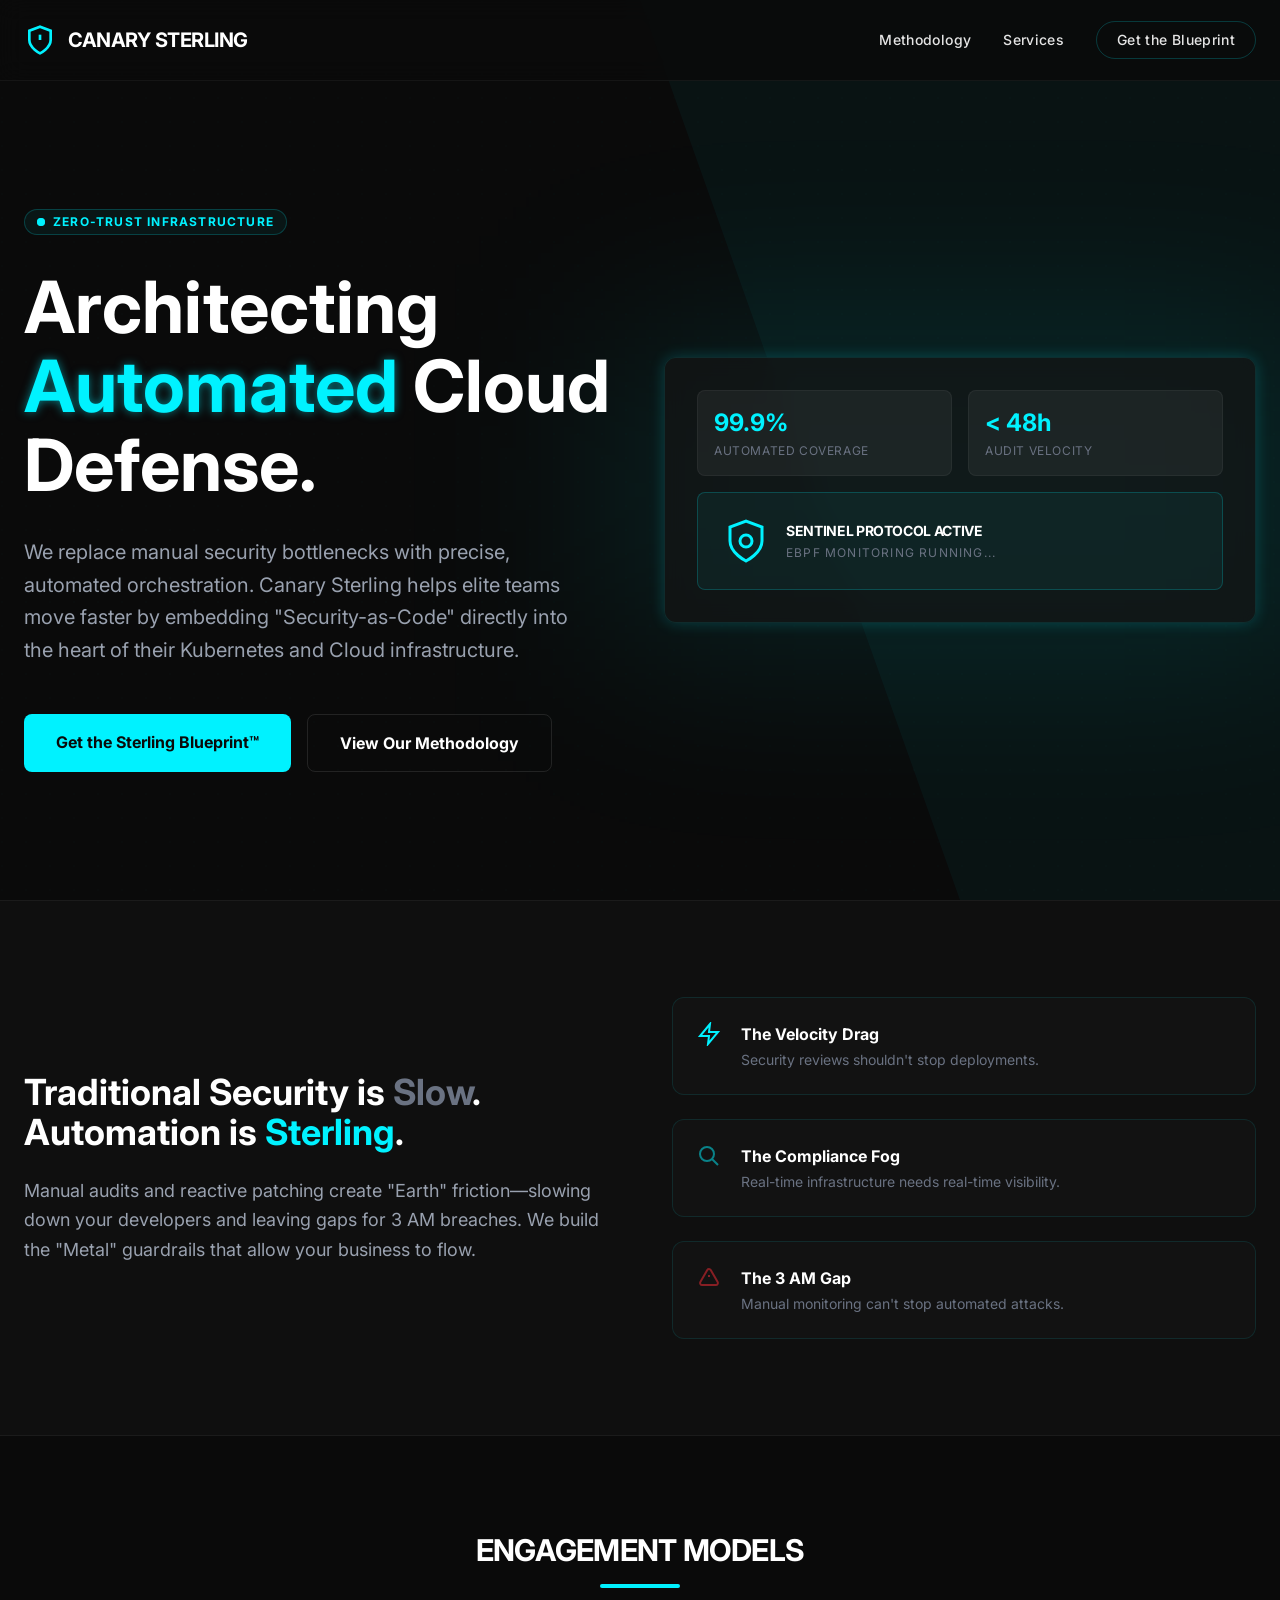
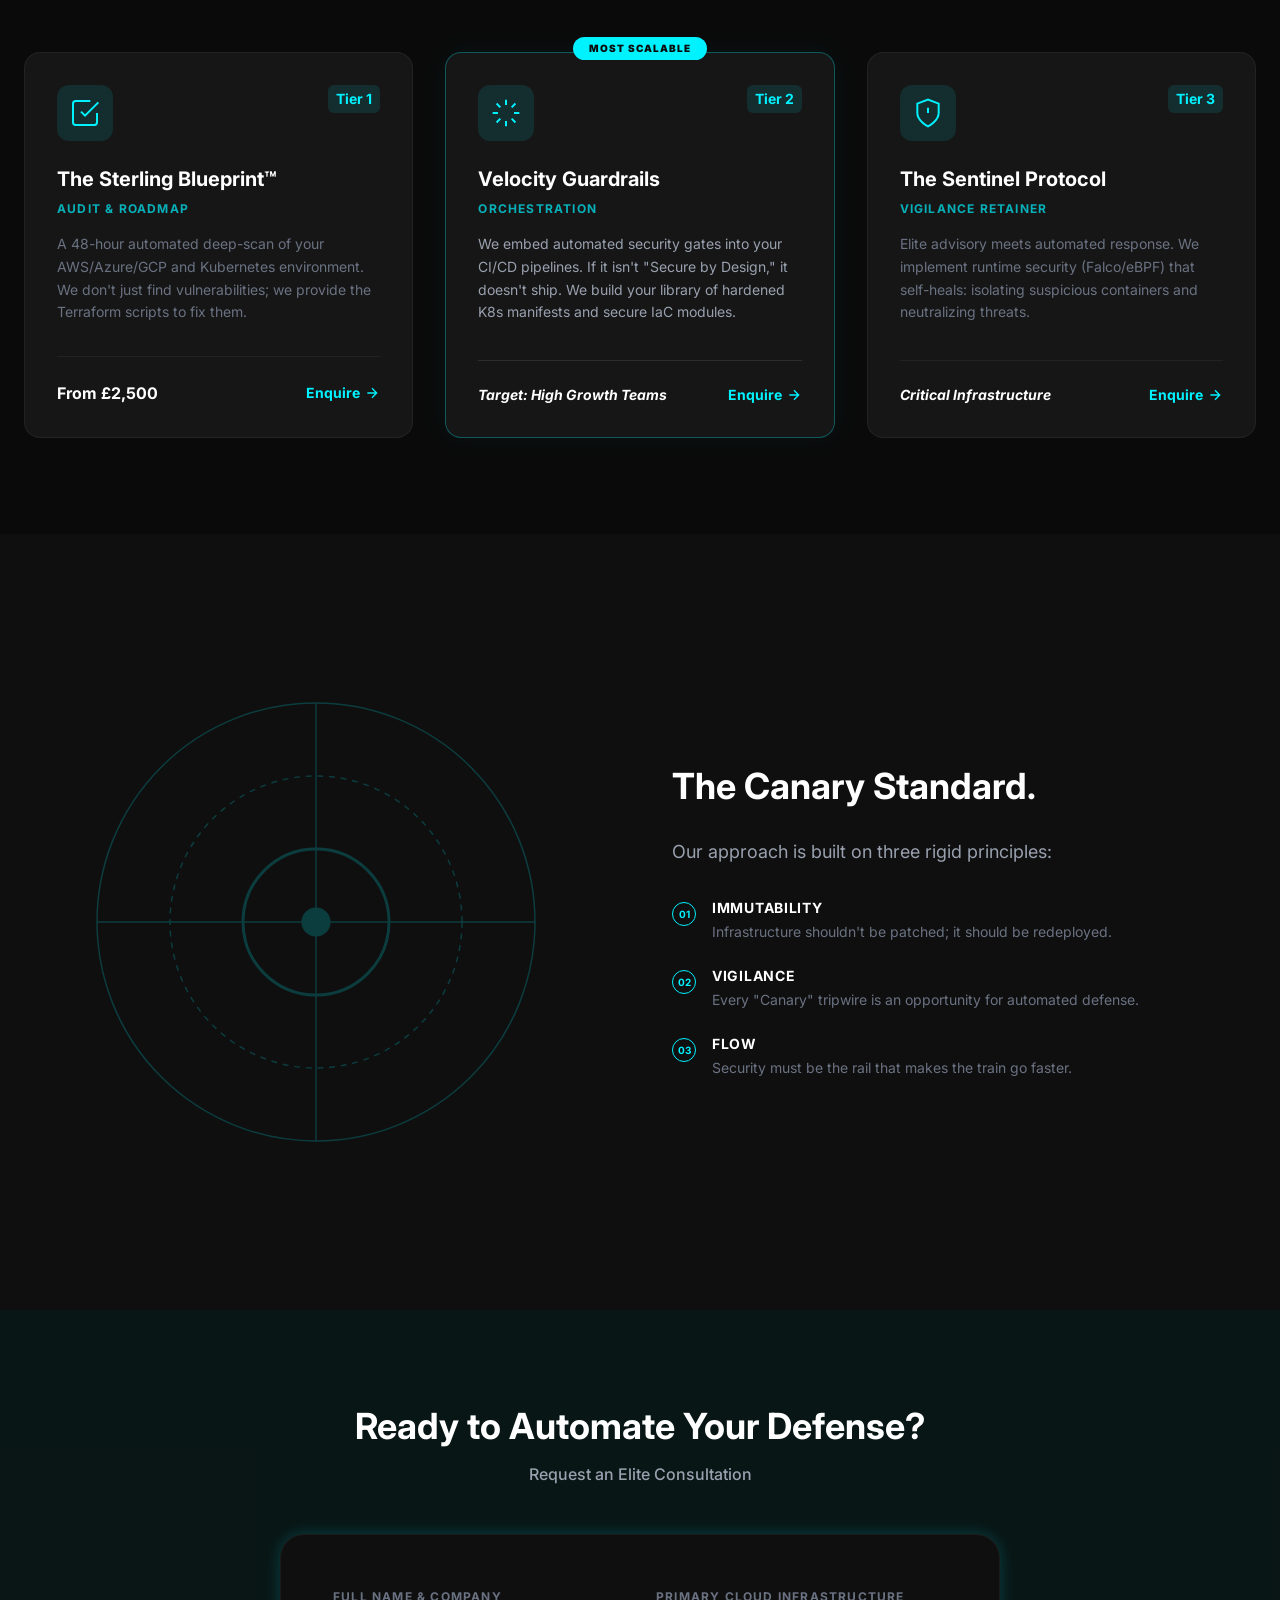
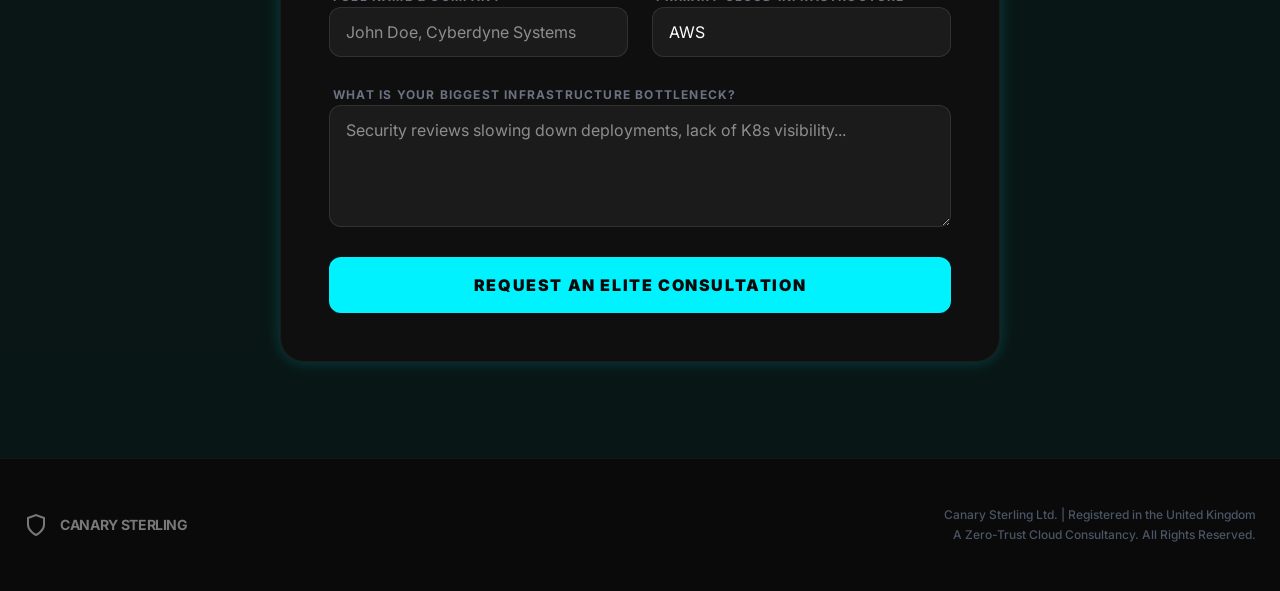
==== index.html @ 302c7c47 "update fix for display" ====
<!DOCTYPE html><html lang="en"> <head><meta charset="utf-8"><link rel="icon" type="image/svg+xml" href="/favicon.svg"><meta name="viewport" content="width=device-width"><meta name="generator" content="Astro v5.16.6"><title>Canary Sterling | Architecting Automated Cloud Defense</title><link rel="preconnect" href="https://fonts.googleapis.com"><link rel="preconnect" href="https://fonts.gstatic.com" crossorigin><link href="https://fonts.googleapis.com/css2?family=Inter:wght@400;600;700&family=Outfit:wght@500;700&display=swap" rel="stylesheet"><link rel="stylesheet" href="/assets/index.BkSAhIz3.css"></head> <body class="bg-[#0A0A0A] text-gray-300 selection:bg-brand-cyan/30"> <!-- Navigation --> <nav class="fixed top-0 w-full z-50 border-b border-white/5 bg-[#0A0A0A]/80 backdrop-blur-md"> <div class="max-w-7xl mx-auto px-6 h-20 flex items-center justify-between"> <div class="flex items-center gap-3"> <svg class="w-8 h-8 text-brand-cyan" viewBox="0 0 24 24" fill="none" stroke="currentColor" stroke-width="2"> <path d="M12 22s8-4 8-10V5l-8-3-8 3v7c0 6 8 10 8 10z"></path> <path d="M12 8v4"></path> <path d="M12 16h.01"></path> </svg> <span class="text-xl font-bold tracking-tight text-white font-outfit uppercase">Canary Sterling</span> </div> <div class="hidden md:flex items-center gap-8 text-sm font-medium tracking-wide"> <a href="#reality" class="hover:text-brand-cyan transition-colors">Methodology</a> <a href="#services" class="hover:text-brand-cyan transition-colors">Services</a> <a href="#contact" class="px-5 py-2 border border-brand-cyan/20 rounded-full hover:bg-brand-cyan/10 transition-all">Get the Blueprint</a> </div> </div> </nav> <main> <!-- Hero Section --> <section class="relative min-h-screen flex items-center pt-20 overflow-hidden"> <div class="absolute inset-0 z-0 opacity-20"> <svg class="absolute top-0 right-0 w-1/2 h-full text-brand-cyan/20" viewBox="0 0 100 100" preserveAspectRatio="none"> <path d="M0,0 L100,0 L100,100 L50,100 Z" fill="currentColor"></path> </svg> <!-- Circuit Grid Pattern --> <div class="absolute inset-0" style="background-image: radial-gradient(circle at 2px 2px, rgba(0, 242, 255, 0.05) 1px, transparent 0); background-size: 24px 24px;"></div> </div> <div class="max-w-7xl mx-auto px-6 relative z-10 grid lg:grid-cols-2 gap-12 items-center"> <div class="space-y-8"> <div class="inline-flex items-center gap-2 px-3 py-1 rounded-full border border-brand-cyan/20 bg-brand-cyan/5 text-brand-cyan text-xs font-bold tracking-widest uppercase"> <span class="relative flex h-2 w-2"> <span class="animate-ping absolute inline-flex h-full w-full rounded-full bg-brand-cyan opacity-75"></span> <span class="relative inline-flex rounded-full h-2 w-2 bg-brand-cyan"></span> </span>
Zero-Trust Infrastructure
</div> <h1 class="text-5xl md:text-7xl font-bold text-white font-outfit leading-[1.1]">
Architecting <span class="text-brand-cyan cyan-glow">Automated</span> Cloud Defense.
</h1> <p class="text-xl text-gray-400 max-w-xl leading-relaxed">
We replace manual security bottlenecks with precise, automated orchestration. Canary Sterling helps elite teams move faster by embedding "Security-as-Code" directly into the heart of their Kubernetes and Cloud infrastructure.
</p> <div class="flex flex-col sm:flex-row gap-4 pt-4"> <a href="#contact" class="px-8 py-4 bg-brand-cyan text-[#0A0A0A] font-bold rounded-lg hover:shadow-[0_0_20px_rgba(0,242,255,0.4)] transition-all text-center">
Get the Sterling Blueprint™
</a> <a href="#reality" class="px-8 py-4 border border-white/10 text-white font-bold rounded-lg hover:bg-white/5 transition-all text-center">
View Our Methodology
</a> </div> </div> <div class="hidden lg:block relative"> <div class="relative z-10 p-8 glass-card cyan-border-glow"> <div class="grid grid-cols-2 gap-4"> <div class="p-4 bg-white/5 rounded-lg border border-white/5"> <div class="text-brand-cyan text-2xl font-bold mb-1">99.9%</div> <div class="text-xs uppercase tracking-wider text-gray-500">Automated Coverage</div> </div> <div class="p-4 bg-white/5 rounded-lg border border-white/5"> <div class="text-brand-cyan text-2xl font-bold mb-1">&lt; 48h</div> <div class="text-xs uppercase tracking-wider text-gray-500">Audit Velocity</div> </div> <div class="col-span-2 p-6 bg-brand-cyan/5 rounded-lg border border-brand-cyan/20"> <div class="flex items-center gap-4"> <svg class="w-12 h-12 text-brand-cyan" viewBox="0 0 24 24" fill="none" stroke="currentColor" stroke-width="1.5"> <path d="M12 22s8-4 8-10V5l-8-3-8 3v7c0 6 8 10 8 10z"></path> <circle cx="12" cy="12" r="3"></circle> </svg> <div> <div class="text-sm font-bold text-white uppercase tracking-tight">Sentinel Protocol Active</div> <div class="text-xs text-gray-500 uppercase tracking-widest mt-1">EBPF Monitoring Running...</div> </div> </div> </div> </div> </div> <!-- Background Shield Glow --> <div class="absolute top-1/2 left-1/2 -translate-x-1/2 -translate-y-1/2 w-[120%] h-[120%] bg-brand-cyan/10 blur-[100px] -z-10"></div> </div> </div> </section> <!-- Reality Check Section --> <section id="reality" class="py-24 border-y border-white/5 bg-white/2"> <div class="max-w-7xl mx-auto px-6"> <div class="grid lg:grid-cols-2 gap-16 items-center"> <div class="space-y-6"> <h2 class="text-4xl font-bold text-white font-outfit">
Traditional Security is <span class="text-gray-500">Slow</span>. <br>
Automation is <span class="text-brand-cyan">Sterling</span>.
</h2> <p class="text-lg text-gray-400 leading-relaxed">
Manual audits and reactive patching create "Earth" friction—slowing down your developers and leaving gaps for 3 AM breaches. We build the "Metal" guardrails that allow your business to flow.
</p> </div> <div class="grid gap-6"> <div class="flex gap-5 p-6 glass-card border-l-4 border-l-brand-cyan"> <div class="text-brand-cyan shrink-0"> <svg class="w-6 h-6" viewBox="0 0 24 24" fill="none" stroke="currentColor" stroke-width="2"> <path d="M13 2L3 14h9l-1 8 10-12h-9l1-8z"></path> </svg> </div> <div> <h4 class="font-bold text-white mb-1">The Velocity Drag</h4> <p class="text-sm text-gray-500">Security reviews shouldn't stop deployments.</p> </div> </div> <div class="flex gap-5 p-6 glass-card border-l-4 border-l-brand-cyan/50"> <div class="text-brand-cyan/50 shrink-0"> <svg class="w-6 h-6" viewBox="0 0 24 24" fill="none" stroke="currentColor" stroke-width="2"> <path d="M21 21l-6-6m2-5a7 7 0 11-14 0 7 7 0 0114 0z"></path> </svg> </div> <div> <h4 class="font-bold text-white mb-1">The Compliance Fog</h4> <p class="text-sm text-gray-500">Real-time infrastructure needs real-time visibility.</p> </div> </div> <div class="flex gap-5 p-6 glass-card border-l-4 border-l-red-500/50"> <div class="text-red-500/50 shrink-0"> <svg class="w-6 h-6" viewBox="0 0 24 24" fill="none" stroke="currentColor" stroke-width="2"> <path d="M12 9v2m0 4h.01m-6.938 4h13.856c1.54 0 2.502-1.667 1.732-3L13.732 4c-.77-1.333-2.694-1.333-3.464 0L3.34 16c-.77 1.333.192 3 1.732 3z"></path> </svg> </div> <div> <h4 class="font-bold text-white mb-1">The 3 AM Gap</h4> <p class="text-sm text-gray-500">Manual monitoring can't stop automated attacks.</p> </div> </div> </div> </div> </div> </section> <!-- Service Pillars Section --> <section id="services" class="py-24"> <div class="max-w-7xl mx-auto px-6"> <div class="text-center max-w-2xl mx-auto mb-16"> <h2 class="text-3xl font-bold text-white font-outfit tracking-tight uppercase mb-4">Engagement Models</h2> <div class="h-1 w-20 bg-brand-cyan mx-auto rounded-full"></div> </div> <div class="grid md:grid-cols-3 gap-8"> <!-- Tier 1 --> <div class="p-8 rounded-2xl bg-white/5 border border-white/5 flex flex-col hover:border-brand-cyan/30 transition-all hover:-translate-y-2 group"> <div class="mb-6 flex justify-between items-start"> <div class="p-3 bg-brand-cyan/10 rounded-xl text-brand-cyan group-hover:scale-110 transition-transform"> <svg class="w-8 h-8" viewBox="0 0 24 24" fill="none" stroke="currentColor" stroke-width="1.5"> <path d="M9 11l3 3L22 4"></path> <path d="M21 12v7a2 2 0 01-2 2H5a2 2 0 01-2-2V5a2 2 0 012-2h11"></path> </svg> </div> <div class="text-sm font-bold text-brand-cyan px-2 py-1 bg-brand-cyan/10 rounded-md">Tier 1</div> </div> <h3 class="text-xl font-bold text-white mb-2">The Sterling Blueprint™</h3> <div class="text-xs text-brand-cyan/70 font-bold uppercase tracking-widest mb-4">Audit & Roadmap</div> <p class="text-gray-500 text-sm mb-8 leading-relaxed">
A 48-hour automated deep-scan of your AWS/Azure/GCP and Kubernetes environment. We don't just find vulnerabilities; we provide the Terraform scripts to fix them.
</p> <div class="mt-auto pt-6 border-t border-white/5 flex items-center justify-between"> <span class="text-white font-bold">From £2,500</span> <a href="#contact" class="text-brand-cyan text-sm font-bold flex items-center gap-1 group/link">
Enquire <svg class="w-4 h-4 group-hover/link:translate-x-1 transition-transform" viewBox="0 0 24 24" fill="none" stroke="currentColor" stroke-width="2"><path d="M5 12h14M12 5l7 7-7 7"></path></svg> </a> </div> </div> <!-- Tier 2 --> <div class="p-8 rounded-2xl bg-white/5 border border-brand-cyan/30 relative flex flex-col hover:-translate-y-2 transition-all shadow-[0_0_30px_rgba(0,242,255,0.05)]"> <div class="absolute -top-4 left-1/2 -translate-x-1/2 px-4 py-1 bg-brand-cyan text-[#0A0A0A] text-[10px] font-black uppercase tracking-widest rounded-full">Most Scalable</div> <div class="mb-6 flex justify-between items-start"> <div class="p-3 bg-brand-cyan/10 rounded-xl text-brand-cyan"> <svg class="w-8 h-8" viewBox="0 0 24 24" fill="none" stroke="currentColor" stroke-width="1.5"> <path d="M12 2v4M12 18v4M4.93 4.93l2.83 2.83M16.24 16.24l2.83 2.83M2 12h4M18 12h4M4.93 19.07l2.83-2.83M16.24 7.76l2.83-2.83"></path> </svg> </div> <div class="text-sm font-bold text-brand-cyan px-2 py-1 bg-brand-cyan/10 rounded-md">Tier 2</div> </div> <h3 class="text-xl font-bold text-white mb-2">Velocity Guardrails</h3> <div class="text-xs text-brand-cyan/70 font-bold uppercase tracking-widest mb-4">Orchestration</div> <p class="text-gray-400 text-sm mb-8 leading-relaxed">
We embed automated security gates into your CI/CD pipelines. If it isn't "Secure by Design," it doesn't ship. We build your library of hardened K8s manifests and secure IaC modules.
</p> <div class="mt-auto pt-6 border-t border-white/10 flex items-center justify-between"> <span class="text-white font-bold italic text-sm">Target: High Growth Teams</span> <a href="#contact" class="text-brand-cyan text-sm font-bold flex items-center gap-1 group/link">
Enquire <svg class="w-4 h-4" viewBox="0 0 24 24" fill="none" stroke="currentColor" stroke-width="2"><path d="M5 12h14M12 5l7 7-7 7"></path></svg> </a> </div> </div> <!-- Tier 3 --> <div class="p-8 rounded-2xl bg-white/5 border border-white/5 flex flex-col hover:border-brand-cyan/30 transition-all hover:-translate-y-2 group"> <div class="mb-6 flex justify-between items-start"> <div class="p-3 bg-brand-cyan/10 rounded-xl text-brand-cyan group-hover:scale-110 transition-transform"> <svg class="w-8 h-8" viewBox="0 0 24 24" fill="none" stroke="currentColor" stroke-width="1.5"> <path d="M12 22s8-4 8-10V5l-8-3-8 3v7c0 6 8 10 8 10z"></path> <path d="M12 8v4M12 16h.01"></path> </svg> </div> <div class="text-sm font-bold text-brand-cyan px-2 py-1 bg-brand-cyan/10 rounded-md">Tier 3</div> </div> <h3 class="text-xl font-bold text-white mb-2">The Sentinel Protocol</h3> <div class="text-xs text-brand-cyan/70 font-bold uppercase tracking-widest mb-4">Vigilance Retainer</div> <p class="text-gray-500 text-sm mb-8 leading-relaxed">
Elite advisory meets automated response. We implement runtime security (Falco/eBPF) that self-heals: isolating suspicious containers and neutralizing threats.
</p> <div class="mt-auto pt-6 border-t border-white/5 flex items-center justify-between"> <span class="text-white font-bold italic text-sm">Critical Infrastructure</span> <a href="#contact" class="text-brand-cyan text-sm font-bold flex items-center gap-1 group/link">
Enquire <svg class="w-4 h-4" viewBox="0 0 24 24" fill="none" stroke="currentColor" stroke-width="2"><path d="M5 12h14M12 5l7 7-7 7"></path></svg> </a> </div> </div> </div> </div> </section> <!-- Methodology --> <section class="py-24 bg-[#0F0F0F]"> <div class="max-w-7xl mx-auto px-6"> <div class="grid lg:grid-cols-2 gap-16 items-center"> <div class="hidden lg:block"> <svg class="w-full h-auto text-brand-cyan opacity-20" viewBox="0 0 400 400"> <defs> <radialGradient id="grad1" cx="50%" cy="50%" r="50%" fx="50%" fy="50%"> <stop offset="0%" style="stop-color:currentColor;stop-opacity:1"></stop> <stop offset="100%" style="stop-color:currentColor;stop-opacity:0"></stop> </radialGradient> </defs> <circle cx="200" cy="200" r="150" fill="none" stroke="currentColor" stroke-width="1"></circle> <circle cx="200" cy="200" r="100" fill="none" stroke="currentColor" stroke-width="1" stroke-dasharray="4 4"></circle> <circle cx="200" cy="200" r="50" fill="none" stroke="currentColor" stroke-width="2"></circle> <path d="M200,50 L200,350 M50,200 L350,200" stroke="currentColor" stroke-width="1"></path> <circle cx="200" cy="200" r="10" fill="currentColor" class="animate-pulse"></circle> </svg> </div> <div class="space-y-8"> <h2 class="text-4xl font-bold text-white font-outfit">The Canary Standard.</h2> <p class="text-lg text-gray-400">Our approach is built on three rigid principles:</p> <div class="space-y-6"> <div class="flex gap-4"> <div class="h-6 w-6 rounded-full border border-brand-cyan flex items-center justify-center text-[10px] text-brand-cyan font-bold shrink-0 mt-1">01</div> <div> <h4 class="text-white font-bold mb-1 uppercase tracking-wider text-sm">Immutability</h4> <p class="text-sm text-gray-500">Infrastructure shouldn't be patched; it should be redeployed.</p> </div> </div> <div class="flex gap-4"> <div class="h-6 w-6 rounded-full border border-brand-cyan flex items-center justify-center text-[10px] text-brand-cyan font-bold shrink-0 mt-1">02</div> <div> <h4 class="text-white font-bold mb-1 uppercase tracking-wider text-sm">Vigilance</h4> <p class="text-sm text-gray-500">Every "Canary" tripwire is an opportunity for automated defense.</p> </div> </div> <div class="flex gap-4"> <div class="h-6 w-6 rounded-full border border-brand-cyan flex items-center justify-center text-[10px] text-brand-cyan font-bold shrink-0 mt-1">03</div> <div> <h4 class="text-white font-bold mb-1 uppercase tracking-wider text-sm">Flow</h4> <p class="text-sm text-gray-500">Security must be the rail that makes the train go faster.</p> </div> </div> </div> </div> </div> </div> </section> <!-- Contact Section --> <section id="contact" class="py-24 relative overflow-hidden"> <div class="absolute inset-0 bg-brand-cyan/5"></div> <div class="max-w-3xl mx-auto px-6 relative z-10"> <div class="text-center mb-12"> <h2 class="text-4xl font-bold text-white font-outfit mb-4">Ready to Automate Your Defense?</h2> <p class="text-gray-400 font-medium">Request an Elite Consultation</p> </div> <form class="space-y-6 bg-[#0F0F0F] p-8 md:p-12 rounded-3xl border border-white/5 cyan-border-glow"> <div class="grid md:grid-cols-2 gap-6"> <div class="space-y-2"> <label class="text-xs font-bold text-gray-500 uppercase tracking-widest px-1">Full Name & Company</label> <input type="text" placeholder="John Doe, Cyberdyne Systems" class="w-full bg-white/5 border border-white/10 rounded-xl px-4 py-3 text-white focus:outline-none focus:border-brand-cyan/50 transition-colors"> </div> <div class="space-y-2"> <label class="text-xs font-bold text-gray-500 uppercase tracking-widest px-1">Primary Cloud Infrastructure</label> <select class="w-full bg-white/5 border border-white/10 rounded-xl px-4 py-3 text-white focus:outline-none focus:border-brand-cyan/50 transition-colors appearance-none"> <option>AWS</option> <option>Azure</option> <option>GCP</option> <option>Hybrid / On-Premise</option> </select> </div> </div> <div class="space-y-2"> <label class="text-xs font-bold text-gray-500 uppercase tracking-widest px-1">What is your biggest infrastructure bottleneck?</label> <textarea rows="4" placeholder="Security reviews slowing down deployments, lack of K8s visibility..." class="w-full bg-white/5 border border-white/10 rounded-xl px-4 py-3 text-white focus:outline-none focus:border-brand-cyan/50 transition-colors"></textarea> </div> <button class="w-full py-4 bg-brand-cyan text-[#0A0A0A] font-black uppercase tracking-widest rounded-xl hover:shadow-[0_0_30px_rgba(0,242,255,0.3)] transition-all">
Request an Elite Consultation
</button> </form> </div> </section> </main> <!-- Footer --> <footer class="py-12 border-t border-white/5"> <div class="max-w-7xl mx-auto px-6"> <div class="flex flex-col md:flex-row justify-between items-center gap-8"> <div class="flex items-center gap-3 grayscale opacity-50"> <svg class="w-6 h-6" viewBox="0 0 24 24" fill="none" stroke="currentColor" stroke-width="2"> <path d="M12 22s8-4 8-10V5l-8-3-8 3v7c0 6 8 10 8 10z"></path> </svg> <span class="text-sm font-bold tracking-tight uppercase">Canary Sterling</span> </div> <div class="text-xs text-gray-600 font-medium text-center md:text-right"> <p>Canary Sterling Ltd. | Registered in the United Kingdom</p> <p class="mt-1">A Zero-Trust Cloud Consultancy. All Rights Reserved.</p> </div> </div> </div> </footer> </body></html>
---- assets/index.BkSAhIz3.css ----
/*! tailwindcss v4.1.18 | MIT License | https://tailwindcss.com */@layer properties{@supports (((-webkit-hyphens:none)) and (not (margin-trim:inline))) or ((-moz-orient:inline) and (not (color:rgb(from red r g b)))){*,:before,:after,::backdrop{--tw-translate-x:0;--tw-translate-y:0;--tw-translate-z:0;--tw-space-y-reverse:0;--tw-border-style:solid;--tw-leading:initial;--tw-font-weight:initial;--tw-tracking:initial;--tw-shadow:0 0 #0000;--tw-shadow-color:initial;--tw-shadow-alpha:100%;--tw-inset-shadow:0 0 #0000;--tw-inset-shadow-color:initial;--tw-inset-shadow-alpha:100%;--tw-ring-color:initial;--tw-ring-shadow:0 0 #0000;--tw-inset-ring-color:initial;--tw-inset-ring-shadow:0 0 #0000;--tw-ring-inset:initial;--tw-ring-offset-width:0px;--tw-ring-offset-color:#fff;--tw-ring-offset-shadow:0 0 #0000;--tw-blur:initial;--tw-brightness:initial;--tw-contrast:initial;--tw-grayscale:initial;--tw-hue-rotate:initial;--tw-invert:initial;--tw-opacity:initial;--tw-saturate:initial;--tw-sepia:initial;--tw-drop-shadow:initial;--tw-drop-shadow-color:initial;--tw-drop-shadow-alpha:100%;--tw-drop-shadow-size:initial;--tw-backdrop-blur:initial;--tw-backdrop-brightness:initial;--tw-backdrop-contrast:initial;--tw-backdrop-grayscale:initial;--tw-backdrop-hue-rotate:initial;--tw-backdrop-invert:initial;--tw-backdrop-opacity:initial;--tw-backdrop-saturate:initial;--tw-backdrop-sepia:initial;--tw-scale-x:1;--tw-scale-y:1;--tw-scale-z:1}}}@layer theme{:root,:host{--font-sans:ui-sans-serif,system-ui,sans-serif,"Apple Color Emoji","Segoe UI Emoji","Segoe UI Symbol","Noto Color Emoji";--font-mono:ui-monospace,SFMono-Regular,Menlo,Monaco,Consolas,"Liberation Mono","Courier New",monospace;--color-red-500:oklch(63.7% .237 25.331);--color-gray-300:oklch(87.2% .01 258.338);--color-gray-400:oklch(70.7% .022 261.325);--color-gray-500:oklch(55.1% .027 264.364);--color-gray-600:oklch(44.6% .03 256.802);--color-white:#fff;--spacing:.25rem;--container-xl:36rem;--container-2xl:42rem;--container-3xl:48rem;--container-7xl:80rem;--text-xs:.75rem;--text-xs--line-height:calc(1/.75);--text-sm:.875rem;--text-sm--line-height:calc(1.25/.875);--text-lg:1.125rem;--text-lg--line-height:calc(1.75/1.125);--text-xl:1.25rem;--text-xl--line-height:calc(1.75/1.25);--text-2xl:1.5rem;--text-2xl--line-height:calc(2/1.5);--text-3xl:1.875rem;--text-3xl--line-height: 1.2 ;--text-4xl:2.25rem;--text-4xl--line-height:calc(2.5/2.25);--text-5xl:3rem;--text-5xl--line-height:1;--text-7xl:4.5rem;--text-7xl--line-height:1;--font-weight-medium:500;--font-weight-bold:700;--font-weight-black:900;--tracking-tight:-.025em;--tracking-wide:.025em;--tracking-wider:.05em;--tracking-widest:.1em;--leading-relaxed:1.625;--radius-md:.375rem;--radius-lg:.5rem;--radius-xl:.75rem;--radius-2xl:1rem;--radius-3xl:1.5rem;--animate-ping:ping 1s cubic-bezier(0,0,.2,1)infinite;--animate-pulse:pulse 2s cubic-bezier(.4,0,.6,1)infinite;--blur-md:12px;--default-transition-duration:.15s;--default-transition-timing-function:cubic-bezier(.4,0,.2,1);--default-font-family:var(--font-sans);--default-mono-font-family:var(--font-mono);--color-brand-cyan:var(--color-brand-cyan);--color-brand-teal:var(--color-brand-teal);--color-bg-dark:var(--color-bg-dark);--color-bg-card:var(--color-bg-card)}}@layer base{*,:after,:before,::backdrop{box-sizing:border-box;border:0 solid;margin:0;padding:0}::file-selector-button{box-sizing:border-box;border:0 solid;margin:0;padding:0}html,:host{-webkit-text-size-adjust:100%;tab-size:4;line-height:1.5;font-family:var(--default-font-family,ui-sans-serif,system-ui,sans-serif,"Apple Color Emoji","Segoe UI Emoji","Segoe UI Symbol","Noto Color Emoji");font-feature-settings:var(--default-font-feature-settings,normal);font-variation-settings:var(--default-font-variation-settings,normal);-webkit-tap-highlight-color:transparent}hr{height:0;color:inherit;border-top-width:1px}abbr:where([title]){-webkit-text-decoration:underline dotted;text-decoration:underline dotted}h1,h2,h3,h4,h5,h6{font-size:inherit;font-weight:inherit}a{color:inherit;-webkit-text-decoration:inherit;text-decoration:inherit}b,strong{font-weight:bolder}code,kbd,samp,pre{font-family:var(--default-mono-font-family,ui-monospace,SFMono-Regular,Menlo,Monaco,Consolas,"Liberation Mono","Courier New",monospace);font-feature-settings:var(--default-mono-font-feature-settings,normal);font-variation-settings:var(--default-mono-font-variation-settings,normal);font-size:1em}small{font-size:80%}sub,sup{vertical-align:baseline;font-size:75%;line-height:0;position:relative}sub{bottom:-.25em}sup{top:-.5em}table{text-indent:0;border-color:inherit;border-collapse:collapse}:-moz-focusring{outline:auto}progress{vertical-align:baseline}summary{display:list-item}ol,ul,menu{list-style:none}img,svg,video,canvas,audio,iframe,embed,object{vertical-align:middle;display:block}img,video{max-width:100%;height:auto}button,input,select,optgroup,textarea{font:inherit;font-feature-settings:inherit;font-variation-settings:inherit;letter-spacing:inherit;color:inherit;opacity:1;background-color:#0000;border-radius:0}::file-selector-button{font:inherit;font-feature-settings:inherit;font-variation-settings:inherit;letter-spacing:inherit;color:inherit;opacity:1;background-color:#0000;border-radius:0}:where(select:is([multiple],[size])) optgroup{font-weight:bolder}:where(select:is([multiple],[size])) optgroup option{padding-inline-start:20px}::file-selector-button{margin-inline-end:4px}::placeholder{opacity:1}@supports (not ((-webkit-appearance:-apple-pay-button))) or (contain-intrinsic-size:1px){::placeholder{color:currentColor}@supports (color:color-mix(in lab,red,red)){::placeholder{color:color-mix(in oklab,currentcolor 50%,transparent)}}}textarea{resize:vertical}::-webkit-search-decoration{-webkit-appearance:none}::-webkit-date-and-time-value{min-height:1lh;text-align:inherit}::-webkit-datetime-edit{display:inline-flex}::-webkit-datetime-edit-fields-wrapper{padding:0}::-webkit-datetime-edit{padding-block:0}::-webkit-datetime-edit-year-field{padding-block:0}::-webkit-datetime-edit-month-field{padding-block:0}::-webkit-datetime-edit-day-field{padding-block:0}::-webkit-datetime-edit-hour-field{padding-block:0}::-webkit-datetime-edit-minute-field{padding-block:0}::-webkit-datetime-edit-second-field{padding-block:0}::-webkit-datetime-edit-millisecond-field{padding-block:0}::-webkit-datetime-edit-meridiem-field{padding-block:0}::-webkit-calendar-picker-indicator{line-height:1}:-moz-ui-invalid{box-shadow:none}button,input:where([type=button],[type=reset],[type=submit]){appearance:button}::file-selector-button{appearance:button}::-webkit-inner-spin-button{height:auto}::-webkit-outer-spin-button{height:auto}[hidden]:where(:not([hidden=until-found])){display:none!important}}@layer components;@layer utilities{.absolute{position:absolute}.fixed{position:fixed}.relative{position:relative}.static{position:static}.inset-0{inset:calc(var(--spacing)*0)}.-top-4{top:calc(var(--spacing)*-4)}.top-0{top:calc(var(--spacing)*0)}.top-1\/2{top:50%}.right-0{right:calc(var(--spacing)*0)}.left-1\/2{left:50%}.-z-10{z-index:-10}.z-0{z-index:0}.z-10{z-index:10}.z-50{z-index:50}.col-span-2{grid-column:span 2/span 2}.mx-auto{margin-inline:auto}.mt-1{margin-top:calc(var(--spacing)*1)}.mt-auto{margin-top:auto}.mb-1{margin-bottom:calc(var(--spacing)*1)}.mb-2{margin-bottom:calc(var(--spacing)*2)}.mb-4{margin-bottom:calc(var(--spacing)*4)}.mb-6{margin-bottom:calc(var(--spacing)*6)}.mb-8{margin-bottom:calc(var(--spacing)*8)}.mb-12{margin-bottom:calc(var(--spacing)*12)}.mb-16{margin-bottom:calc(var(--spacing)*16)}.contents{display:contents}.flex{display:flex}.grid{display:grid}.hidden{display:none}.inline-flex{display:inline-flex}.h-1{height:calc(var(--spacing)*1)}.h-2{height:calc(var(--spacing)*2)}.h-4{height:calc(var(--spacing)*4)}.h-6{height:calc(var(--spacing)*6)}.h-8{height:calc(var(--spacing)*8)}.h-12{height:calc(var(--spacing)*12)}.h-20{height:calc(var(--spacing)*20)}.h-\[120\%\]{height:120%}.h-auto{height:auto}.h-full{height:100%}.min-h-screen{min-height:100vh}.w-1\/2{width:50%}.w-2{width:calc(var(--spacing)*2)}.w-4{width:calc(var(--spacing)*4)}.w-6{width:calc(var(--spacing)*6)}.w-8{width:calc(var(--spacing)*8)}.w-12{width:calc(var(--spacing)*12)}.w-20{width:calc(var(--spacing)*20)}.w-\[120\%\]{width:120%}.w-full{width:100%}.max-w-2xl{max-width:var(--container-2xl)}.max-w-3xl{max-width:var(--container-3xl)}.max-w-7xl{max-width:var(--container-7xl)}.max-w-xl{max-width:var(--container-xl)}.shrink-0{flex-shrink:0}.-translate-x-1\/2{--tw-translate-x: -50% ;translate:var(--tw-translate-x)var(--tw-translate-y)}.-translate-y-1\/2{--tw-translate-y: -50% ;translate:var(--tw-translate-x)var(--tw-translate-y)}.animate-ping{animation:var(--animate-ping)}.animate-pulse{animation:var(--animate-pulse)}.appearance-none{appearance:none}.grid-cols-2{grid-template-columns:repeat(2,minmax(0,1fr))}.flex-col{flex-direction:column}.items-center{align-items:center}.items-start{align-items:flex-start}.justify-between{justify-content:space-between}.justify-center{justify-content:center}.gap-1{gap:calc(var(--spacing)*1)}.gap-2{gap:calc(var(--spacing)*2)}.gap-3{gap:calc(var(--spacing)*3)}.gap-4{gap:calc(var(--spacing)*4)}.gap-5{gap:calc(var(--spacing)*5)}.gap-6{gap:calc(var(--spacing)*6)}.gap-8{gap:calc(var(--spacing)*8)}.gap-12{gap:calc(var(--spacing)*12)}.gap-16{gap:calc(var(--spacing)*16)}:where(.space-y-2>:not(:last-child)){--tw-space-y-reverse:0;margin-block-start:calc(calc(var(--spacing)*2)*var(--tw-space-y-reverse));margin-block-end:calc(calc(var(--spacing)*2)*calc(1 - var(--tw-space-y-reverse)))}:where(.space-y-6>:not(:last-child)){--tw-space-y-reverse:0;margin-block-start:calc(calc(var(--spacing)*6)*var(--tw-space-y-reverse));margin-block-end:calc(calc(var(--spacing)*6)*calc(1 - var(--tw-space-y-reverse)))}:where(.space-y-8>:not(:last-child)){--tw-space-y-reverse:0;margin-block-start:calc(calc(var(--spacing)*8)*var(--tw-space-y-reverse));margin-block-end:calc(calc(var(--spacing)*8)*calc(1 - var(--tw-space-y-reverse)))}.overflow-hidden{overflow:hidden}.rounded-2xl{border-radius:var(--radius-2xl)}.rounded-3xl{border-radius:var(--radius-3xl)}.rounded-full{border-radius:3.40282e38px}.rounded-lg{border-radius:var(--radius-lg)}.rounded-md{border-radius:var(--radius-md)}.rounded-xl{border-radius:var(--radius-xl)}.border{border-style:var(--tw-border-style);border-width:1px}.border-y{border-block-style:var(--tw-border-style);border-block-width:1px}.border-t{border-top-style:var(--tw-border-style);border-top-width:1px}.border-b{border-bottom-style:var(--tw-border-style);border-bottom-width:1px}.border-l-4{border-left-style:var(--tw-border-style);border-left-width:4px}.border-brand-cyan,.border-brand-cyan\/20{border-color:var(--color-brand-cyan)}@supports (color:color-mix(in lab,red,red)){.border-brand-cyan\/20{border-color:color-mix(in oklab,var(--color-brand-cyan)20%,transparent)}}.border-brand-cyan\/30{border-color:var(--color-brand-cyan)}@supports (color:color-mix(in lab,red,red)){.border-brand-cyan\/30{border-color:color-mix(in oklab,var(--color-brand-cyan)30%,transparent)}}.border-white\/5{border-color:#ffffff0d}@supports (color:color-mix(in lab,red,red)){.border-white\/5{border-color:color-mix(in oklab,var(--color-white)5%,transparent)}}.border-white\/10{border-color:#ffffff1a}@supports (color:color-mix(in lab,red,red)){.border-white\/10{border-color:color-mix(in oklab,var(--color-white)10%,transparent)}}.border-l-brand-cyan,.border-l-brand-cyan\/50{border-left-color:var(--color-brand-cyan)}@supports (color:color-mix(in lab,red,red)){.border-l-brand-cyan\/50{border-left-color:color-mix(in oklab,var(--color-brand-cyan)50%,transparent)}}.border-l-red-500\/50{border-left-color:#fb2c3680}@supports (color:color-mix(in lab,red,red)){.border-l-red-500\/50{border-left-color:color-mix(in oklab,var(--color-red-500)50%,transparent)}}.bg-\[\#0A0A0A\]{background-color:#0a0a0a}.bg-\[\#0A0A0A\]\/80{background-color:#0a0a0acc}.bg-\[\#0F0F0F\]{background-color:#0f0f0f}.bg-brand-cyan,.bg-brand-cyan\/5{background-color:var(--color-brand-cyan)}@supports (color:color-mix(in lab,red,red)){.bg-brand-cyan\/5{background-color:color-mix(in oklab,var(--color-brand-cyan)5%,transparent)}}.bg-brand-cyan\/10{background-color:var(--color-brand-cyan)}@supports (color:color-mix(in lab,red,red)){.bg-brand-cyan\/10{background-color:color-mix(in oklab,var(--color-brand-cyan)10%,transparent)}}.bg-white\/2{background-color:#ffffff05}@supports (color:color-mix(in lab,red,red)){.bg-white\/2{background-color:color-mix(in oklab,var(--color-white)2%,transparent)}}.bg-white\/5{background-color:#ffffff0d}@supports (color:color-mix(in lab,red,red)){.bg-white\/5{background-color:color-mix(in oklab,var(--color-white)5%,transparent)}}.p-3{padding:calc(var(--spacing)*3)}.p-4{padding:calc(var(--spacing)*4)}.p-6{padding:calc(var(--spacing)*6)}.p-8{padding:calc(var(--spacing)*8)}.px-1{padding-inline:calc(var(--spacing)*1)}.px-2{padding-inline:calc(var(--spacing)*2)}.px-3{padding-inline:calc(var(--spacing)*3)}.px-4{padding-inline:calc(var(--spacing)*4)}.px-5{padding-inline:calc(var(--spacing)*5)}.px-6{padding-inline:calc(var(--spacing)*6)}.px-8{padding-inline:calc(var(--spacing)*8)}.py-1{padding-block:calc(var(--spacing)*1)}.py-2{padding-block:calc(var(--spacing)*2)}.py-3{padding-block:calc(var(--spacing)*3)}.py-4{padding-block:calc(var(--spacing)*4)}.py-12{padding-block:calc(var(--spacing)*12)}.py-24{padding-block:calc(var(--spacing)*24)}.pt-4{padding-top:calc(var(--spacing)*4)}.pt-6{padding-top:calc(var(--spacing)*6)}.pt-20{padding-top:calc(var(--spacing)*20)}.text-center{text-align:center}.text-2xl{font-size:var(--text-2xl);line-height:var(--tw-leading,var(--text-2xl--line-height))}.text-3xl{font-size:var(--text-3xl);line-height:var(--tw-leading,var(--text-3xl--line-height))}.text-4xl{font-size:var(--text-4xl);line-height:var(--tw-leading,var(--text-4xl--line-height))}.text-5xl{font-size:var(--text-5xl);line-height:var(--tw-leading,var(--text-5xl--line-height))}.text-lg{font-size:var(--text-lg);line-height:var(--tw-leading,var(--text-lg--line-height))}.text-sm{font-size:var(--text-sm);line-height:var(--tw-leading,var(--text-sm--line-height))}.text-xl{font-size:var(--text-xl);line-height:var(--tw-leading,var(--text-xl--line-height))}.text-xs{font-size:var(--text-xs);line-height:var(--tw-leading,var(--text-xs--line-height))}.text-\[10px\]{font-size:10px}.leading-\[1\.1\]{--tw-leading:1.1;line-height:1.1}.leading-relaxed{--tw-leading:var(--leading-relaxed);line-height:var(--leading-relaxed)}.font-black{--tw-font-weight:var(--font-weight-black);font-weight:var(--font-weight-black)}.font-bold{--tw-font-weight:var(--font-weight-bold);font-weight:var(--font-weight-bold)}.font-medium{--tw-font-weight:var(--font-weight-medium);font-weight:var(--font-weight-medium)}.tracking-tight{--tw-tracking:var(--tracking-tight);letter-spacing:var(--tracking-tight)}.tracking-wide{--tw-tracking:var(--tracking-wide);letter-spacing:var(--tracking-wide)}.tracking-wider{--tw-tracking:var(--tracking-wider);letter-spacing:var(--tracking-wider)}.tracking-widest{--tw-tracking:var(--tracking-widest);letter-spacing:var(--tracking-widest)}.text-\[\#0A0A0A\]{color:#0a0a0a}.text-brand-cyan,.text-brand-cyan\/20{color:var(--color-brand-cyan)}@supports (color:color-mix(in lab,red,red)){.text-brand-cyan\/20{color:color-mix(in oklab,var(--color-brand-cyan)20%,transparent)}}.text-brand-cyan\/50{color:var(--color-brand-cyan)}@supports (color:color-mix(in lab,red,red)){.text-brand-cyan\/50{color:color-mix(in oklab,var(--color-brand-cyan)50%,transparent)}}.text-brand-cyan\/70{color:var(--color-brand-cyan)}@supports (color:color-mix(in lab,red,red)){.text-brand-cyan\/70{color:color-mix(in oklab,var(--color-brand-cyan)70%,transparent)}}.text-gray-300{color:var(--color-gray-300)}.text-gray-400{color:var(--color-gray-400)}.text-gray-500{color:var(--color-gray-500)}.text-gray-600{color:var(--color-gray-600)}.text-red-500\/50{color:#fb2c3680}@supports (color:color-mix(in lab,red,red)){.text-red-500\/50{color:color-mix(in oklab,var(--color-red-500)50%,transparent)}}.text-white{color:var(--color-white)}.uppercase{text-transform:uppercase}.italic{font-style:italic}.opacity-20{opacity:.2}.opacity-50{opacity:.5}.opacity-75{opacity:.75}.shadow-\[0_0_30px_rgba\(0\,242\,255\,0\.05\)\]{--tw-shadow:0 0 30px var(--tw-shadow-color,#00f2ff0d);box-shadow:var(--tw-inset-shadow),var(--tw-inset-ring-shadow),var(--tw-ring-offset-shadow),var(--tw-ring-shadow),var(--tw-shadow)}.blur-\[100px\]{--tw-blur:blur(100px);filter:var(--tw-blur,)var(--tw-brightness,)var(--tw-contrast,)var(--tw-grayscale,)var(--tw-hue-rotate,)var(--tw-invert,)var(--tw-saturate,)var(--tw-sepia,)var(--tw-drop-shadow,)}.grayscale{--tw-grayscale:grayscale(100%);filter:var(--tw-blur,)var(--tw-brightness,)var(--tw-contrast,)var(--tw-grayscale,)var(--tw-hue-rotate,)var(--tw-invert,)var(--tw-saturate,)var(--tw-sepia,)var(--tw-drop-shadow,)}.backdrop-blur-md{--tw-backdrop-blur:blur(var(--blur-md));-webkit-backdrop-filter:var(--tw-backdrop-blur,)var(--tw-backdrop-brightness,)var(--tw-backdrop-contrast,)var(--tw-backdrop-grayscale,)var(--tw-backdrop-hue-rotate,)var(--tw-backdrop-invert,)var(--tw-backdrop-opacity,)var(--tw-backdrop-saturate,)var(--tw-backdrop-sepia,);backdrop-filter:var(--tw-backdrop-blur,)var(--tw-backdrop-brightness,)var(--tw-backdrop-contrast,)var(--tw-backdrop-grayscale,)var(--tw-backdrop-hue-rotate,)var(--tw-backdrop-invert,)var(--tw-backdrop-opacity,)var(--tw-backdrop-saturate,)var(--tw-backdrop-sepia,)}.transition-all{transition-property:all;transition-timing-function:var(--tw-ease,var(--default-transition-timing-function));transition-duration:var(--tw-duration,var(--default-transition-duration))}.transition-colors{transition-property:color,background-color,border-color,outline-color,text-decoration-color,fill,stroke,--tw-gradient-from,--tw-gradient-via,--tw-gradient-to;transition-timing-function:var(--tw-ease,var(--default-transition-timing-function));transition-duration:var(--tw-duration,var(--default-transition-duration))}.transition-transform{transition-property:transform,translate,scale,rotate;transition-timing-function:var(--tw-ease,var(--default-transition-timing-function));transition-duration:var(--tw-duration,var(--default-transition-duration))}@media(hover:hover){.group-hover\:scale-110:is(:where(.group):hover *){--tw-scale-x:110%;--tw-scale-y:110%;--tw-scale-z:110%;scale:var(--tw-scale-x)var(--tw-scale-y)}.group-hover\/link\:translate-x-1:is(:where(.group\/link):hover *){--tw-translate-x:calc(var(--spacing)*1);translate:var(--tw-translate-x)var(--tw-translate-y)}}.selection\:bg-brand-cyan\/30 ::selection{background-color:var(--color-brand-cyan)}@supports (color:color-mix(in lab,red,red)){.selection\:bg-brand-cyan\/30 ::selection{background-color:color-mix(in oklab,var(--color-brand-cyan)30%,transparent)}}.selection\:bg-brand-cyan\/30::selection{background-color:var(--color-brand-cyan)}@supports (color:color-mix(in lab,red,red)){.selection\:bg-brand-cyan\/30::selection{background-color:color-mix(in oklab,var(--color-brand-cyan)30%,transparent)}}@media(hover:hover){.hover\:-translate-y-2:hover{--tw-translate-y:calc(var(--spacing)*-2);translate:var(--tw-translate-x)var(--tw-translate-y)}.hover\:border-brand-cyan\/30:hover{border-color:var(--color-brand-cyan)}@supports (color:color-mix(in lab,red,red)){.hover\:border-brand-cyan\/30:hover{border-color:color-mix(in oklab,var(--color-brand-cyan)30%,transparent)}}.hover\:bg-brand-cyan\/10:hover{background-color:var(--color-brand-cyan)}@supports (color:color-mix(in lab,red,red)){.hover\:bg-brand-cyan\/10:hover{background-color:color-mix(in oklab,var(--color-brand-cyan)10%,transparent)}}.hover\:bg-white\/5:hover{background-color:#ffffff0d}@supports (color:color-mix(in lab,red,red)){.hover\:bg-white\/5:hover{background-color:color-mix(in oklab,var(--color-white)5%,transparent)}}.hover\:text-brand-cyan:hover{color:var(--color-brand-cyan)}.hover\:shadow-\[0_0_20px_rgba\(0\,242\,255\,0\.4\)\]:hover{--tw-shadow:0 0 20px var(--tw-shadow-color,#00f2ff66);box-shadow:var(--tw-inset-shadow),var(--tw-inset-ring-shadow),var(--tw-ring-offset-shadow),var(--tw-ring-shadow),var(--tw-shadow)}.hover\:shadow-\[0_0_30px_rgba\(0\,242\,255\,0\.3\)\]:hover{--tw-shadow:0 0 30px var(--tw-shadow-color,#00f2ff4d);box-shadow:var(--tw-inset-shadow),var(--tw-inset-ring-shadow),var(--tw-ring-offset-shadow),var(--tw-ring-shadow),var(--tw-shadow)}}.focus\:border-brand-cyan\/50:focus{border-color:var(--color-brand-cyan)}@supports (color:color-mix(in lab,red,red)){.focus\:border-brand-cyan\/50:focus{border-color:color-mix(in oklab,var(--color-brand-cyan)50%,transparent)}}.focus\:outline-none:focus{--tw-outline-style:none;outline-style:none}@media(min-width:40rem){.sm\:flex-row{flex-direction:row}}@media(min-width:48rem){.md\:flex{display:flex}.md\:grid-cols-2{grid-template-columns:repeat(2,minmax(0,1fr))}.md\:grid-cols-3{grid-template-columns:repeat(3,minmax(0,1fr))}.md\:flex-row{flex-direction:row}.md\:p-12{padding:calc(var(--spacing)*12)}.md\:text-right{text-align:right}.md\:text-7xl{font-size:var(--text-7xl);line-height:var(--tw-leading,var(--text-7xl--line-height))}}@media(min-width:64rem){.lg\:block{display:block}.lg\:grid-cols-2{grid-template-columns:repeat(2,minmax(0,1fr))}}}:root{--color-brand-cyan:#00f2ff;--color-brand-teal:#008f95;--color-bg-dark:#0a0a0a;--color-bg-card:#141414}body{background-color:var(--color-bg-dark);color:#e5e5e5;font-family:Inter,system-ui,-apple-system,sans-serif}.glass-card{-webkit-backdrop-filter:blur(10px);backdrop-filter:blur(10px);background:#141414b3;border:1px solid #00f2ff1a;border-radius:12px}.cyan-glow{text-shadow:0 0 10px #00f2ff80}.cyan-border-glow{box-shadow:0 0 15px #00f2ff33}@property --tw-translate-x{syntax:"*";inherits:false;initial-value:0}@property --tw-translate-y{syntax:"*";inherits:false;initial-value:0}@property --tw-translate-z{syntax:"*";inherits:false;initial-value:0}@property --tw-space-y-reverse{syntax:"*";inherits:false;initial-value:0}@property --tw-border-style{syntax:"*";inherits:false;initial-value:solid}@property --tw-leading{syntax:"*";inherits:false}@property --tw-font-weight{syntax:"*";inherits:false}@property --tw-tracking{syntax:"*";inherits:false}@property --tw-shadow{syntax:"*";inherits:false;initial-value:0 0 #0000}@property --tw-shadow-color{syntax:"*";inherits:false}@property --tw-shadow-alpha{syntax:"<percentage>";inherits:false;initial-value:100%}@property --tw-inset-shadow{syntax:"*";inherits:false;initial-value:0 0 #0000}@property --tw-inset-shadow-color{syntax:"*";inherits:false}@property --tw-inset-shadow-alpha{syntax:"<percentage>";inherits:false;initial-value:100%}@property --tw-ring-color{syntax:"*";inherits:false}@property --tw-ring-shadow{syntax:"*";inherits:false;initial-value:0 0 #0000}@property --tw-inset-ring-color{syntax:"*";inherits:false}@property --tw-inset-ring-shadow{syntax:"*";inherits:false;initial-value:0 0 #0000}@property --tw-ring-inset{syntax:"*";inherits:false}@property --tw-ring-offset-width{syntax:"<length>";inherits:false;initial-value:0}@property --tw-ring-offset-color{syntax:"*";inherits:false;initial-value:#fff}@property --tw-ring-offset-shadow{syntax:"*";inherits:false;initial-value:0 0 #0000}@property --tw-blur{syntax:"*";inherits:false}@property --tw-brightness{syntax:"*";inherits:false}@property --tw-contrast{syntax:"*";inherits:false}@property --tw-grayscale{syntax:"*";inherits:false}@property --tw-hue-rotate{syntax:"*";inherits:false}@property --tw-invert{syntax:"*";inherits:false}@property --tw-opacity{syntax:"*";inherits:false}@property --tw-saturate{syntax:"*";inherits:false}@property --tw-sepia{syntax:"*";inherits:false}@property --tw-drop-shadow{syntax:"*";inherits:false}@property --tw-drop-shadow-color{syntax:"*";inherits:false}@property --tw-drop-shadow-alpha{syntax:"<percentage>";inherits:false;initial-value:100%}@property --tw-drop-shadow-size{syntax:"*";inherits:false}@property --tw-backdrop-blur{syntax:"*";inherits:false}@property --tw-backdrop-brightness{syntax:"*";inherits:false}@property --tw-backdrop-contrast{syntax:"*";inherits:false}@property --tw-backdrop-grayscale{syntax:"*";inherits:false}@property --tw-backdrop-hue-rotate{syntax:"*";inherits:false}@property --tw-backdrop-invert{syntax:"*";inherits:false}@property --tw-backdrop-opacity{syntax:"*";inherits:false}@property --tw-backdrop-saturate{syntax:"*";inherits:false}@property --tw-backdrop-sepia{syntax:"*";inherits:false}@property --tw-scale-x{syntax:"*";inherits:false;initial-value:1}@property --tw-scale-y{syntax:"*";inherits:false;initial-value:1}@property --tw-scale-z{syntax:"*";inherits:false;initial-value:1}@keyframes ping{75%,to{opacity:0;transform:scale(2)}}@keyframes pulse{50%{opacity:.5}}
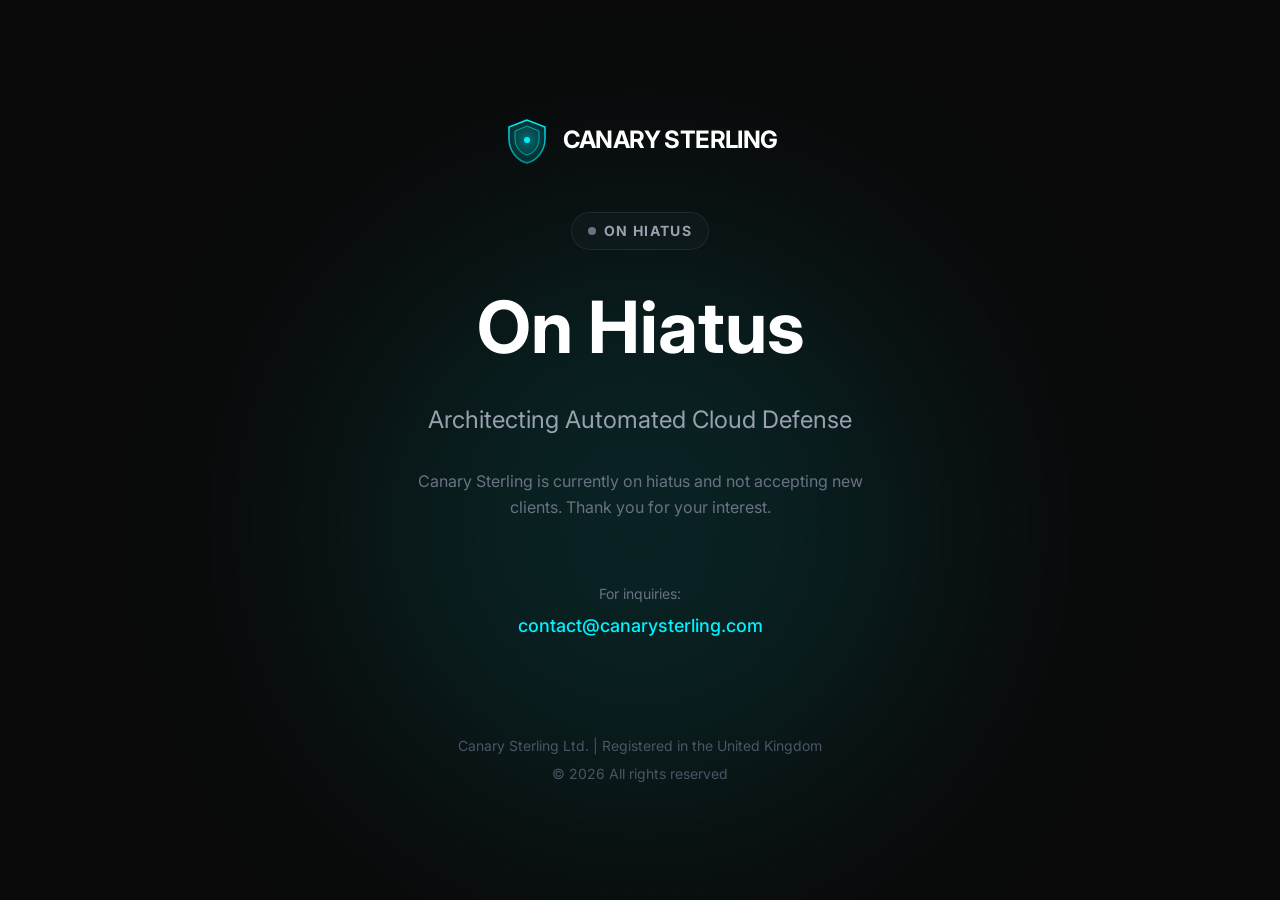
==== commit 6f36cfbb: "update site" ====
--- a/index.html
+++ b/index.html
@@ -1,27 +1,14 @@
-<!DOCTYPE html><html lang="en"> <head><meta charset="utf-8"><link rel="icon" type="image/svg+xml" href="/favicon.svg"><meta name="viewport" content="width=device-width"><meta name="generator" content="Astro v5.16.6"><title>Canary Sterling | Architecting Automated Cloud Defense</title><link rel="preconnect" href="https://fonts.googleapis.com"><link rel="preconnect" href="https://fonts.gstatic.com" crossorigin><link href="https://fonts.googleapis.com/css2?family=Inter:wght@400;600;700&family=Outfit:wght@500;700&display=swap" rel="stylesheet"><link rel="stylesheet" href="/assets/index.BkSAhIz3.css"></head> <body class="bg-[#0A0A0A] text-gray-300 selection:bg-brand-cyan/30"> <!-- Navigation --> <nav class="fixed top-0 w-full z-50 border-b border-white/5 bg-[#0A0A0A]/80 backdrop-blur-md"> <div class="max-w-7xl mx-auto px-6 h-20 flex items-center justify-between"> <div class="flex items-center gap-3"> <svg class="w-8 h-8 text-brand-cyan" viewBox="0 0 24 24" fill="none" stroke="currentColor" stroke-width="2"> <path d="M12 22s8-4 8-10V5l-8-3-8 3v7c0 6 8 10 8 10z"></path> <path d="M12 8v4"></path> <path d="M12 16h.01"></path> </svg> <span class="text-xl font-bold tracking-tight text-white font-outfit uppercase">Canary Sterling</span> </div> <div class="hidden md:flex items-center gap-8 text-sm font-medium tracking-wide"> <a href="#reality" class="hover:text-brand-cyan transition-colors">Methodology</a> <a href="#services" class="hover:text-brand-cyan transition-colors">Services</a> <a href="#contact" class="px-5 py-2 border border-brand-cyan/20 rounded-full hover:bg-brand-cyan/10 transition-all">Get the Blueprint</a> </div> </div> </nav> <main> <!-- Hero Section --> <section class="relative min-h-screen flex items-center pt-20 overflow-hidden"> <div class="absolute inset-0 z-0 opacity-20"> <svg class="absolute top-0 right-0 w-1/2 h-full text-brand-cyan/20" viewBox="0 0 100 100" preserveAspectRatio="none"> <path d="M0,0 L100,0 L100,100 L50,100 Z" fill="currentColor"></path> </svg> <!-- Circuit Grid Pattern --> <div class="absolute inset-0" style="background-image: radial-gradient(circle at 2px 2px, rgba(0, 242, 255, 0.05) 1px, transparent 0); background-size: 24px 24px;"></div> </div> <div class="max-w-7xl mx-auto px-6 relative z-10 grid lg:grid-cols-2 gap-12 items-center"> <div class="space-y-8"> <div class="inline-flex items-center gap-2 px-3 py-1 rounded-full border border-brand-cyan/20 bg-brand-cyan/5 text-brand-cyan text-xs font-bold tracking-widest uppercase"> <span class="relative flex h-2 w-2"> <span class="animate-ping absolute inline-flex h-full w-full rounded-full bg-brand-cyan opacity-75"></span> <span class="relative inline-flex rounded-full h-2 w-2 bg-brand-cyan"></span> </span>
-Zero-Trust Infrastructure
-</div> <h1 class="text-5xl md:text-7xl font-bold text-white font-outfit leading-[1.1]">
-Architecting <span class="text-brand-cyan cyan-glow">Automated</span> Cloud Defense.
-</h1> <p class="text-xl text-gray-400 max-w-xl leading-relaxed">
-We replace manual security bottlenecks with precise, automated orchestration. Canary Sterling helps elite teams move faster by embedding "Security-as-Code" directly into the heart of their Kubernetes and Cloud infrastructure.
-</p> <div class="flex flex-col sm:flex-row gap-4 pt-4"> <a href="#contact" class="px-8 py-4 bg-brand-cyan text-[#0A0A0A] font-bold rounded-lg hover:shadow-[0_0_20px_rgba(0,242,255,0.4)] transition-all text-center">
-Get the Sterling Blueprint™
-</a> <a href="#reality" class="px-8 py-4 border border-white/10 text-white font-bold rounded-lg hover:bg-white/5 transition-all text-center">
-View Our Methodology
-</a> </div> </div> <div class="hidden lg:block relative"> <div class="relative z-10 p-8 glass-card cyan-border-glow"> <div class="grid grid-cols-2 gap-4"> <div class="p-4 bg-white/5 rounded-lg border border-white/5"> <div class="text-brand-cyan text-2xl font-bold mb-1">99.9%</div> <div class="text-xs uppercase tracking-wider text-gray-500">Automated Coverage</div> </div> <div class="p-4 bg-white/5 rounded-lg border border-white/5"> <div class="text-brand-cyan text-2xl font-bold mb-1">&lt; 48h</div> <div class="text-xs uppercase tracking-wider text-gray-500">Audit Velocity</div> </div> <div class="col-span-2 p-6 bg-brand-cyan/5 rounded-lg border border-brand-cyan/20"> <div class="flex items-center gap-4"> <svg class="w-12 h-12 text-brand-cyan" viewBox="0 0 24 24" fill="none" stroke="currentColor" stroke-width="1.5"> <path d="M12 22s8-4 8-10V5l-8-3-8 3v7c0 6 8 10 8 10z"></path> <circle cx="12" cy="12" r="3"></circle> </svg> <div> <div class="text-sm font-bold text-white uppercase tracking-tight">Sentinel Protocol Active</div> <div class="text-xs text-gray-500 uppercase tracking-widest mt-1">EBPF Monitoring Running...</div> </div> </div> </div> </div> </div> <!-- Background Shield Glow --> <div class="absolute top-1/2 left-1/2 -translate-x-1/2 -translate-y-1/2 w-[120%] h-[120%] bg-brand-cyan/10 blur-[100px] -z-10"></div> </div> </div> </section> <!-- Reality Check Section --> <section id="reality" class="py-24 border-y border-white/5 bg-white/2"> <div class="max-w-7xl mx-auto px-6"> <div class="grid lg:grid-cols-2 gap-16 items-center"> <div class="space-y-6"> <h2 class="text-4xl font-bold text-white font-outfit">
-Traditional Security is <span class="text-gray-500">Slow</span>. <br>
-Automation is <span class="text-brand-cyan">Sterling</span>.
-</h2> <p class="text-lg text-gray-400 leading-relaxed">
-Manual audits and reactive patching create "Earth" friction—slowing down your developers and leaving gaps for 3 AM breaches. We build the "Metal" guardrails that allow your business to flow.
-</p> </div> <div class="grid gap-6"> <div class="flex gap-5 p-6 glass-card border-l-4 border-l-brand-cyan"> <div class="text-brand-cyan shrink-0"> <svg class="w-6 h-6" viewBox="0 0 24 24" fill="none" stroke="currentColor" stroke-width="2"> <path d="M13 2L3 14h9l-1 8 10-12h-9l1-8z"></path> </svg> </div> <div> <h4 class="font-bold text-white mb-1">The Velocity Drag</h4> <p class="text-sm text-gray-500">Security reviews shouldn't stop deployments.</p> </div> </div> <div class="flex gap-5 p-6 glass-card border-l-4 border-l-brand-cyan/50"> <div class="text-brand-cyan/50 shrink-0"> <svg class="w-6 h-6" viewBox="0 0 24 24" fill="none" stroke="currentColor" stroke-width="2"> <path d="M21 21l-6-6m2-5a7 7 0 11-14 0 7 7 0 0114 0z"></path> </svg> </div> <div> <h4 class="font-bold text-white mb-1">The Compliance Fog</h4> <p class="text-sm text-gray-500">Real-time infrastructure needs real-time visibility.</p> </div> </div> <div class="flex gap-5 p-6 glass-card border-l-4 border-l-red-500/50"> <div class="text-red-500/50 shrink-0"> <svg class="w-6 h-6" viewBox="0 0 24 24" fill="none" stroke="currentColor" stroke-width="2"> <path d="M12 9v2m0 4h.01m-6.938 4h13.856c1.54 0 2.502-1.667 1.732-3L13.732 4c-.77-1.333-2.694-1.333-3.464 0L3.34 16c-.77 1.333.192 3 1.732 3z"></path> </svg> </div> <div> <h4 class="font-bold text-white mb-1">The 3 AM Gap</h4> <p class="text-sm text-gray-500">Manual monitoring can't stop automated attacks.</p> </div> </div> </div> </div> </div> </section> <!-- Service Pillars Section --> <section id="services" class="py-24"> <div class="max-w-7xl mx-auto px-6"> <div class="text-center max-w-2xl mx-auto mb-16"> <h2 class="text-3xl font-bold text-white font-outfit tracking-tight uppercase mb-4">Engagement Models</h2> <div class="h-1 w-20 bg-brand-cyan mx-auto rounded-full"></div> </div> <div class="grid md:grid-cols-3 gap-8"> <!-- Tier 1 --> <div class="p-8 rounded-2xl bg-white/5 border border-white/5 flex flex-col hover:border-brand-cyan/30 transition-all hover:-translate-y-2 group"> <div class="mb-6 flex justify-between items-start"> <div class="p-3 bg-brand-cyan/10 rounded-xl text-brand-cyan group-hover:scale-110 transition-transform"> <svg class="w-8 h-8" viewBox="0 0 24 24" fill="none" stroke="currentColor" stroke-width="1.5"> <path d="M9 11l3 3L22 4"></path> <path d="M21 12v7a2 2 0 01-2 2H5a2 2 0 01-2-2V5a2 2 0 012-2h11"></path> </svg> </div> <div class="text-sm font-bold text-brand-cyan px-2 py-1 bg-brand-cyan/10 rounded-md">Tier 1</div> </div> <h3 class="text-xl font-bold text-white mb-2">The Sterling Blueprint™</h3> <div class="text-xs text-brand-cyan/70 font-bold uppercase tracking-widest mb-4">Audit & Roadmap</div> <p class="text-gray-500 text-sm mb-8 leading-relaxed">
-A 48-hour automated deep-scan of your AWS/Azure/GCP and Kubernetes environment. We don't just find vulnerabilities; we provide the Terraform scripts to fix them.
-</p> <div class="mt-auto pt-6 border-t border-white/5 flex items-center justify-between"> <span class="text-white font-bold">From £2,500</span> <a href="#contact" class="text-brand-cyan text-sm font-bold flex items-center gap-1 group/link">
-Enquire <svg class="w-4 h-4 group-hover/link:translate-x-1 transition-transform" viewBox="0 0 24 24" fill="none" stroke="currentColor" stroke-width="2"><path d="M5 12h14M12 5l7 7-7 7"></path></svg> </a> </div> </div> <!-- Tier 2 --> <div class="p-8 rounded-2xl bg-white/5 border border-brand-cyan/30 relative flex flex-col hover:-translate-y-2 transition-all shadow-[0_0_30px_rgba(0,242,255,0.05)]"> <div class="absolute -top-4 left-1/2 -translate-x-1/2 px-4 py-1 bg-brand-cyan text-[#0A0A0A] text-[10px] font-black uppercase tracking-widest rounded-full">Most Scalable</div> <div class="mb-6 flex justify-between items-start"> <div class="p-3 bg-brand-cyan/10 rounded-xl text-brand-cyan"> <svg class="w-8 h-8" viewBox="0 0 24 24" fill="none" stroke="currentColor" stroke-width="1.5"> <path d="M12 2v4M12 18v4M4.93 4.93l2.83 2.83M16.24 16.24l2.83 2.83M2 12h4M18 12h4M4.93 19.07l2.83-2.83M16.24 7.76l2.83-2.83"></path> </svg> </div> <div class="text-sm font-bold text-brand-cyan px-2 py-1 bg-brand-cyan/10 rounded-md">Tier 2</div> </div> <h3 class="text-xl font-bold text-white mb-2">Velocity Guardrails</h3> <div class="text-xs text-brand-cyan/70 font-bold uppercase tracking-widest mb-4">Orchestration</div> <p class="text-gray-400 text-sm mb-8 leading-relaxed">
-We embed automated security gates into your CI/CD pipelines. If it isn't "Secure by Design," it doesn't ship. We build your library of hardened K8s manifests and secure IaC modules.
-</p> <div class="mt-auto pt-6 border-t border-white/10 flex items-center justify-between"> <span class="text-white font-bold italic text-sm">Target: High Growth Teams</span> <a href="#contact" class="text-brand-cyan text-sm font-bold flex items-center gap-1 group/link">
-Enquire <svg class="w-4 h-4" viewBox="0 0 24 24" fill="none" stroke="currentColor" stroke-width="2"><path d="M5 12h14M12 5l7 7-7 7"></path></svg> </a> </div> </div> <!-- Tier 3 --> <div class="p-8 rounded-2xl bg-white/5 border border-white/5 flex flex-col hover:border-brand-cyan/30 transition-all hover:-translate-y-2 group"> <div class="mb-6 flex justify-between items-start"> <div class="p-3 bg-brand-cyan/10 rounded-xl text-brand-cyan group-hover:scale-110 transition-transform"> <svg class="w-8 h-8" viewBox="0 0 24 24" fill="none" stroke="currentColor" stroke-width="1.5"> <path d="M12 22s8-4 8-10V5l-8-3-8 3v7c0 6 8 10 8 10z"></path> <path d="M12 8v4M12 16h.01"></path> </svg> </div> <div class="text-sm font-bold text-brand-cyan px-2 py-1 bg-brand-cyan/10 rounded-md">Tier 3</div> </div> <h3 class="text-xl font-bold text-white mb-2">The Sentinel Protocol</h3> <div class="text-xs text-brand-cyan/70 font-bold uppercase tracking-widest mb-4">Vigilance Retainer</div> <p class="text-gray-500 text-sm mb-8 leading-relaxed">
-Elite advisory meets automated response. We implement runtime security (Falco/eBPF) that self-heals: isolating suspicious containers and neutralizing threats.
-</p> <div class="mt-auto pt-6 border-t border-white/5 flex items-center justify-between"> <span class="text-white font-bold italic text-sm">Critical Infrastructure</span> <a href="#contact" class="text-brand-cyan text-sm font-bold flex items-center gap-1 group/link">
-Enquire <svg class="w-4 h-4" viewBox="0 0 24 24" fill="none" stroke="currentColor" stroke-width="2"><path d="M5 12h14M12 5l7 7-7 7"></path></svg> </a> </div> </div> </div> </div> </section> <!-- Methodology --> <section class="py-24 bg-[#0F0F0F]"> <div class="max-w-7xl mx-auto px-6"> <div class="grid lg:grid-cols-2 gap-16 items-center"> <div class="hidden lg:block"> <svg class="w-full h-auto text-brand-cyan opacity-20" viewBox="0 0 400 400"> <defs> <radialGradient id="grad1" cx="50%" cy="50%" r="50%" fx="50%" fy="50%"> <stop offset="0%" style="stop-color:currentColor;stop-opacity:1"></stop> <stop offset="100%" style="stop-color:currentColor;stop-opacity:0"></stop> </radialGradient> </defs> <circle cx="200" cy="200" r="150" fill="none" stroke="currentColor" stroke-width="1"></circle> <circle cx="200" cy="200" r="100" fill="none" stroke="currentColor" stroke-width="1" stroke-dasharray="4 4"></circle> <circle cx="200" cy="200" r="50" fill="none" stroke="currentColor" stroke-width="2"></circle> <path d="M200,50 L200,350 M50,200 L350,200" stroke="currentColor" stroke-width="1"></path> <circle cx="200" cy="200" r="10" fill="currentColor" class="animate-pulse"></circle> </svg> </div> <div class="space-y-8"> <h2 class="text-4xl font-bold text-white font-outfit">The Canary Standard.</h2> <p class="text-lg text-gray-400">Our approach is built on three rigid principles:</p> <div class="space-y-6"> <div class="flex gap-4"> <div class="h-6 w-6 rounded-full border border-brand-cyan flex items-center justify-center text-[10px] text-brand-cyan font-bold shrink-0 mt-1">01</div> <div> <h4 class="text-white font-bold mb-1 uppercase tracking-wider text-sm">Immutability</h4> <p class="text-sm text-gray-500">Infrastructure shouldn't be patched; it should be redeployed.</p> </div> </div> <div class="flex gap-4"> <div class="h-6 w-6 rounded-full border border-brand-cyan flex items-center justify-center text-[10px] text-brand-cyan font-bold shrink-0 mt-1">02</div> <div> <h4 class="text-white font-bold mb-1 uppercase tracking-wider text-sm">Vigilance</h4> <p class="text-sm text-gray-500">Every "Canary" tripwire is an opportunity for automated defense.</p> </div> </div> <div class="flex gap-4"> <div class="h-6 w-6 rounded-full border border-brand-cyan flex items-center justify-center text-[10px] text-brand-cyan font-bold shrink-0 mt-1">03</div> <div> <h4 class="text-white font-bold mb-1 uppercase tracking-wider text-sm">Flow</h4> <p class="text-sm text-gray-500">Security must be the rail that makes the train go faster.</p> </div> </div> </div> </div> </div> </div> </section> <!-- Contact Section --> <section id="contact" class="py-24 relative overflow-hidden"> <div class="absolute inset-0 bg-brand-cyan/5"></div> <div class="max-w-3xl mx-auto px-6 relative z-10"> <div class="text-center mb-12"> <h2 class="text-4xl font-bold text-white font-outfit mb-4">Ready to Automate Your Defense?</h2> <p class="text-gray-400 font-medium">Request an Elite Consultation</p> </div> <form class="space-y-6 bg-[#0F0F0F] p-8 md:p-12 rounded-3xl border border-white/5 cyan-border-glow"> <div class="grid md:grid-cols-2 gap-6"> <div class="space-y-2"> <label class="text-xs font-bold text-gray-500 uppercase tracking-widest px-1">Full Name & Company</label> <input type="text" placeholder="John Doe, Cyberdyne Systems" class="w-full bg-white/5 border border-white/10 rounded-xl px-4 py-3 text-white focus:outline-none focus:border-brand-cyan/50 transition-colors"> </div> <div class="space-y-2"> <label class="text-xs font-bold text-gray-500 uppercase tracking-widest px-1">Primary Cloud Infrastructure</label> <select class="w-full bg-white/5 border border-white/10 rounded-xl px-4 py-3 text-white focus:outline-none focus:border-brand-cyan/50 transition-colors appearance-none"> <option>AWS</option> <option>Azure</option> <option>GCP</option> <option>Hybrid / On-Premise</option> </select> </div> </div> <div class="space-y-2"> <label class="text-xs font-bold text-gray-500 uppercase tracking-widest px-1">What is your biggest infrastructure bottleneck?</label> <textarea rows="4" placeholder="Security reviews slowing down deployments, lack of K8s visibility..." class="w-full bg-white/5 border border-white/10 rounded-xl px-4 py-3 text-white focus:outline-none focus:border-brand-cyan/50 transition-colors"></textarea> </div> <button class="w-full py-4 bg-brand-cyan text-[#0A0A0A] font-black uppercase tracking-widest rounded-xl hover:shadow-[0_0_30px_rgba(0,242,255,0.3)] transition-all">
-Request an Elite Consultation
-</button> </form> </div> </section> </main> <!-- Footer --> <footer class="py-12 border-t border-white/5"> <div class="max-w-7xl mx-auto px-6"> <div class="flex flex-col md:flex-row justify-between items-center gap-8"> <div class="flex items-center gap-3 grayscale opacity-50"> <svg class="w-6 h-6" viewBox="0 0 24 24" fill="none" stroke="currentColor" stroke-width="2"> <path d="M12 22s8-4 8-10V5l-8-3-8 3v7c0 6 8 10 8 10z"></path> </svg> <span class="text-sm font-bold tracking-tight uppercase">Canary Sterling</span> </div> <div class="text-xs text-gray-600 font-medium text-center md:text-right"> <p>Canary Sterling Ltd. | Registered in the United Kingdom</p> <p class="mt-1">A Zero-Trust Cloud Consultancy. All Rights Reserved.</p> </div> </div> </div> </footer> </body></html>+<!DOCTYPE html><html lang="en"> <head><meta charset="utf-8"><link rel="icon" type="image/svg+xml" href="/favicon.svg"><meta name="viewport" content="width=device-width"><meta name="generator" content="Astro v5.17.1"><title>Canary Sterling | On Hiatus</title><meta name="description" content="Canary Sterling - Automated Cloud Defense. Currently on hiatus."><link rel="preconnect" href="https://fonts.googleapis.com"><link rel="preconnect" href="https://fonts.gstatic.com" crossorigin><link href="https://fonts.googleapis.com/css2?family=Inter:wght@400;600;700&family=Outfit:wght@500;700&display=swap" rel="stylesheet"><link rel="stylesheet" href="/assets/index.D6MIBkbm.css"></head> <body class="bg-[#0A0A0A] text-gray-300"> <main class="min-h-screen flex items-center justify-center p-6"> <div class="max-w-2xl w-full text-center space-y-8"> <!-- Logo / Brand --> <div class="flex items-center justify-center gap-3 mb-12"> <!-- Enhanced Shield Logo --> <svg class="w-12 h-12" viewBox="0 0 48 48" fill="none" xmlns="http://www.w3.org/2000/svg"> <!-- Outer shield glow --> <path d="M24 4L6 11v12c0 11.1 7.68 21.48 18 24 10.32-2.52 18-12.9 18-24V11L24 4z" fill="url(#shieldGlow)" opacity="0.3"></path> <!-- Main shield --> <path d="M24 4L6 11v12c0 11.1 7.68 21.48 18 24 10.32-2.52 18-12.9 18-24V11L24 4z" fill="url(#shieldGradient)" stroke="url(#shieldStroke)" stroke-width="1.5"></path> <!-- Inner geometric pattern --> <path d="M24 10L12 15v8c0 7.4 5.12 14.32 12 16 6.88-1.68 12-8.6 12-16v-8L24 10z" fill="rgba(0, 242, 255, 0.1)" stroke="#00f2ff" stroke-width="1" opacity="0.6"></path> <!-- Center accent --> <circle cx="24" cy="24" r="3" fill="#00f2ff" opacity="0.8"> <animate attributeName="opacity" values="0.8;1;0.8" dur="2s" repeatCount="indefinite"></animate> </circle> <!-- Gradients --> <defs> <linearGradient id="shieldGradient" x1="24" y1="4" x2="24" y2="47" gradientUnits="userSpaceOnUse"> <stop offset="0%" stop-color="rgba(0, 242, 255, 0.15)"></stop> <stop offset="100%" stop-color="rgba(0, 143, 149, 0.25)"></stop> </linearGradient> <linearGradient id="shieldStroke" x1="24" y1="4" x2="24" y2="47" gradientUnits="userSpaceOnUse"> <stop offset="0%" stop-color="#00f2ff"></stop> <stop offset="100%" stop-color="#008f95"></stop> </linearGradient> <radialGradient id="shieldGlow" cx="24" cy="24" r="24" gradientUnits="userSpaceOnUse"> <stop offset="0%" stop-color="#00f2ff"></stop> <stop offset="100%" stop-color="transparent"></stop> </radialGradient> </defs> </svg> <span class="text-2xl font-bold tracking-tight text-white font-outfit uppercase">Canary Sterling</span> </div> <!-- Status Badge --> <div class="inline-flex items-center gap-2 px-4 py-2 rounded-full border border-gray-500/20 bg-gray-500/5 text-gray-400 text-sm font-bold tracking-widest uppercase"> <span class="relative flex h-2 w-2"> <span class="relative inline-flex rounded-full h-2 w-2 bg-gray-500"></span> </span>
+On Hiatus
+</div> <!-- Main Heading --> <h1 class="text-5xl md:text-7xl font-bold text-white font-outfit leading-tight">
+On Hiatus
+</h1> <!-- Tagline --> <p class="text-xl md:text-2xl text-gray-400 max-w-xl mx-auto">
+Architecting Automated Cloud Defense
+</p> <!-- Description --> <p class="text-base text-gray-500 max-w-md mx-auto leading-relaxed">
+Canary Sterling is currently on hiatus and not accepting new
+					clients. Thank you for your interest.
+</p> <!-- Contact Info --> <div class="pt-8"> <p class="text-sm text-gray-500 mb-2">For inquiries:</p> <a href="mailto:contact@canarysterling.com" class="text-brand-cyan hover:text-brand-cyan/80 transition-colors text-lg font-medium">
+contact@canarysterling.com
+</a> </div> <!-- Footer --> <footer class="pt-16 text-sm text-gray-600"> <p>
+Canary Sterling Ltd. | Registered in the United Kingdom
+</p> <p class="mt-2">© 2026 All rights reserved</p> </footer> </div> </main> <!-- Animated Background --> <div class="fixed inset-0 -z-10 overflow-hidden pointer-events-none"> <!-- Grid Pattern --> <div class="absolute inset-0 opacity-20" style="background-image: radial-gradient(circle at 2px 2px, rgba(0, 242, 255, 0.05) 1px, transparent 0); background-size: 24px 24px;"></div> <!-- Gradient Glow --> <div class="absolute top-1/4 left-1/2 -translate-x-1/2 w-[600px] h-[600px] bg-brand-cyan/10 blur-[120px] rounded-full"></div> </div> </body></html>
--- a/assets/index.D6MIBkbm.css
+++ b/assets/index.D6MIBkbm.css
@@ -0,0 +1 @@
+/*! tailwindcss v4.1.18 | MIT License | https://tailwindcss.com */@layer properties{@supports (((-webkit-hyphens:none)) and (not (margin-trim:inline))) or ((-moz-orient:inline) and (not (color:rgb(from red r g b)))){*,:before,:after,::backdrop{--tw-translate-x:0;--tw-translate-y:0;--tw-translate-z:0;--tw-space-y-reverse:0;--tw-border-style:solid;--tw-leading:initial;--tw-font-weight:initial;--tw-tracking:initial;--tw-shadow:0 0 #0000;--tw-shadow-color:initial;--tw-shadow-alpha:100%;--tw-inset-shadow:0 0 #0000;--tw-inset-shadow-color:initial;--tw-inset-shadow-alpha:100%;--tw-ring-color:initial;--tw-ring-shadow:0 0 #0000;--tw-inset-ring-color:initial;--tw-inset-ring-shadow:0 0 #0000;--tw-ring-inset:initial;--tw-ring-offset-width:0px;--tw-ring-offset-color:#fff;--tw-ring-offset-shadow:0 0 #0000;--tw-blur:initial;--tw-brightness:initial;--tw-contrast:initial;--tw-grayscale:initial;--tw-hue-rotate:initial;--tw-invert:initial;--tw-opacity:initial;--tw-saturate:initial;--tw-sepia:initial;--tw-drop-shadow:initial;--tw-drop-shadow-color:initial;--tw-drop-shadow-alpha:100%;--tw-drop-shadow-size:initial;--tw-backdrop-blur:initial;--tw-backdrop-brightness:initial;--tw-backdrop-contrast:initial;--tw-backdrop-grayscale:initial;--tw-backdrop-hue-rotate:initial;--tw-backdrop-invert:initial;--tw-backdrop-opacity:initial;--tw-backdrop-saturate:initial;--tw-backdrop-sepia:initial;--tw-scale-x:1;--tw-scale-y:1;--tw-scale-z:1}}}@layer theme{:root,:host{--font-sans:ui-sans-serif,system-ui,sans-serif,"Apple Color Emoji","Segoe UI Emoji","Segoe UI Symbol","Noto Color Emoji";--font-mono:ui-monospace,SFMono-Regular,Menlo,Monaco,Consolas,"Liberation Mono","Courier New",monospace;--color-red-500:oklch(63.7% .237 25.331);--color-gray-300:oklch(87.2% .01 258.338);--color-gray-400:oklch(70.7% .022 261.325);--color-gray-500:oklch(55.1% .027 264.364);--color-gray-600:oklch(44.6% .03 256.802);--color-white:#fff;--spacing:.25rem;--container-md:28rem;--container-xl:36rem;--container-2xl:42rem;--container-3xl:48rem;--container-7xl:80rem;--text-xs:.75rem;--text-xs--line-height:calc(1/.75);--text-sm:.875rem;--text-sm--line-height:calc(1.25/.875);--text-base:1rem;--text-base--line-height: 1.5 ;--text-lg:1.125rem;--text-lg--line-height:calc(1.75/1.125);--text-xl:1.25rem;--text-xl--line-height:calc(1.75/1.25);--text-2xl:1.5rem;--text-2xl--line-height:calc(2/1.5);--text-3xl:1.875rem;--text-3xl--line-height: 1.2 ;--text-4xl:2.25rem;--text-4xl--line-height:calc(2.5/2.25);--text-5xl:3rem;--text-5xl--line-height:1;--text-7xl:4.5rem;--text-7xl--line-height:1;--font-weight-medium:500;--font-weight-bold:700;--font-weight-black:900;--tracking-tight:-.025em;--tracking-wide:.025em;--tracking-wider:.05em;--tracking-widest:.1em;--leading-tight:1.25;--leading-relaxed:1.625;--radius-md:.375rem;--radius-lg:.5rem;--radius-xl:.75rem;--radius-2xl:1rem;--radius-3xl:1.5rem;--animate-ping:ping 1s cubic-bezier(0,0,.2,1)infinite;--animate-pulse:pulse 2s cubic-bezier(.4,0,.6,1)infinite;--blur-md:12px;--default-transition-duration:.15s;--default-transition-timing-function:cubic-bezier(.4,0,.2,1);--default-font-family:var(--font-sans);--default-mono-font-family:var(--font-mono);--color-brand-cyan:var(--color-brand-cyan);--color-brand-teal:var(--color-brand-teal);--color-bg-dark:var(--color-bg-dark);--color-bg-card:var(--color-bg-card)}}@layer base{*,:after,:before,::backdrop{box-sizing:border-box;border:0 solid;margin:0;padding:0}::file-selector-button{box-sizing:border-box;border:0 solid;margin:0;padding:0}html,:host{-webkit-text-size-adjust:100%;tab-size:4;line-height:1.5;font-family:var(--default-font-family,ui-sans-serif,system-ui,sans-serif,"Apple Color Emoji","Segoe UI Emoji","Segoe UI Symbol","Noto Color Emoji");font-feature-settings:var(--default-font-feature-settings,normal);font-variation-settings:var(--default-font-variation-settings,normal);-webkit-tap-highlight-color:transparent}hr{height:0;color:inherit;border-top-width:1px}abbr:where([title]){-webkit-text-decoration:underline dotted;text-decoration:underline dotted}h1,h2,h3,h4,h5,h6{font-size:inherit;font-weight:inherit}a{color:inherit;-webkit-text-decoration:inherit;text-decoration:inherit}b,strong{font-weight:bolder}code,kbd,samp,pre{font-family:var(--default-mono-font-family,ui-monospace,SFMono-Regular,Menlo,Monaco,Consolas,"Liberation Mono","Courier New",monospace);font-feature-settings:var(--default-mono-font-feature-settings,normal);font-variation-settings:var(--default-mono-font-variation-settings,normal);font-size:1em}small{font-size:80%}sub,sup{vertical-align:baseline;font-size:75%;line-height:0;position:relative}sub{bottom:-.25em}sup{top:-.5em}table{text-indent:0;border-color:inherit;border-collapse:collapse}:-moz-focusring{outline:auto}progress{vertical-align:baseline}summary{display:list-item}ol,ul,menu{list-style:none}img,svg,video,canvas,audio,iframe,embed,object{vertical-align:middle;display:block}img,video{max-width:100%;height:auto}button,input,select,optgroup,textarea{font:inherit;font-feature-settings:inherit;font-variation-settings:inherit;letter-spacing:inherit;color:inherit;opacity:1;background-color:#0000;border-radius:0}::file-selector-button{font:inherit;font-feature-settings:inherit;font-variation-settings:inherit;letter-spacing:inherit;color:inherit;opacity:1;background-color:#0000;border-radius:0}:where(select:is([multiple],[size])) optgroup{font-weight:bolder}:where(select:is([multiple],[size])) optgroup option{padding-inline-start:20px}::file-selector-button{margin-inline-end:4px}::placeholder{opacity:1}@supports (not ((-webkit-appearance:-apple-pay-button))) or (contain-intrinsic-size:1px){::placeholder{color:currentColor}@supports (color:color-mix(in lab,red,red)){::placeholder{color:color-mix(in oklab,currentcolor 50%,transparent)}}}textarea{resize:vertical}::-webkit-search-decoration{-webkit-appearance:none}::-webkit-date-and-time-value{min-height:1lh;text-align:inherit}::-webkit-datetime-edit{display:inline-flex}::-webkit-datetime-edit-fields-wrapper{padding:0}::-webkit-datetime-edit{padding-block:0}::-webkit-datetime-edit-year-field{padding-block:0}::-webkit-datetime-edit-month-field{padding-block:0}::-webkit-datetime-edit-day-field{padding-block:0}::-webkit-datetime-edit-hour-field{padding-block:0}::-webkit-datetime-edit-minute-field{padding-block:0}::-webkit-datetime-edit-second-field{padding-block:0}::-webkit-datetime-edit-millisecond-field{padding-block:0}::-webkit-datetime-edit-meridiem-field{padding-block:0}::-webkit-calendar-picker-indicator{line-height:1}:-moz-ui-invalid{box-shadow:none}button,input:where([type=button],[type=reset],[type=submit]){appearance:button}::file-selector-button{appearance:button}::-webkit-inner-spin-button{height:auto}::-webkit-outer-spin-button{height:auto}[hidden]:where(:not([hidden=until-found])){display:none!important}}@layer components;@layer utilities{.pointer-events-none{pointer-events:none}.absolute{position:absolute}.fixed{position:fixed}.relative{position:relative}.static{position:static}.inset-0{inset:calc(var(--spacing)*0)}.-top-4{top:calc(var(--spacing)*-4)}.top-0{top:calc(var(--spacing)*0)}.top-1\/2{top:50%}.top-1\/4{top:25%}.right-0{right:calc(var(--spacing)*0)}.left-1\/2{left:50%}.-z-10{z-index:-10}.z-0{z-index:0}.z-10{z-index:10}.z-50{z-index:50}.col-span-2{grid-column:span 2/span 2}.mx-auto{margin-inline:auto}.mt-1{margin-top:calc(var(--spacing)*1)}.mt-2{margin-top:calc(var(--spacing)*2)}.mt-auto{margin-top:auto}.mb-1{margin-bottom:calc(var(--spacing)*1)}.mb-2{margin-bottom:calc(var(--spacing)*2)}.mb-4{margin-bottom:calc(var(--spacing)*4)}.mb-6{margin-bottom:calc(var(--spacing)*6)}.mb-8{margin-bottom:calc(var(--spacing)*8)}.mb-12{margin-bottom:calc(var(--spacing)*12)}.mb-16{margin-bottom:calc(var(--spacing)*16)}.contents{display:contents}.flex{display:flex}.grid{display:grid}.hidden{display:none}.inline-flex{display:inline-flex}.h-1{height:calc(var(--spacing)*1)}.h-2{height:calc(var(--spacing)*2)}.h-4{height:calc(var(--spacing)*4)}.h-6{height:calc(var(--spacing)*6)}.h-8{height:calc(var(--spacing)*8)}.h-12{height:calc(var(--spacing)*12)}.h-20{height:calc(var(--spacing)*20)}.h-\[120\%\]{height:120%}.h-\[600px\]{height:600px}.h-auto{height:auto}.h-full{height:100%}.min-h-screen{min-height:100vh}.w-1\/2{width:50%}.w-2{width:calc(var(--spacing)*2)}.w-4{width:calc(var(--spacing)*4)}.w-6{width:calc(var(--spacing)*6)}.w-8{width:calc(var(--spacing)*8)}.w-12{width:calc(var(--spacing)*12)}.w-20{width:calc(var(--spacing)*20)}.w-\[120\%\]{width:120%}.w-\[600px\]{width:600px}.w-full{width:100%}.max-w-2xl{max-width:var(--container-2xl)}.max-w-3xl{max-width:var(--container-3xl)}.max-w-7xl{max-width:var(--container-7xl)}.max-w-md{max-width:var(--container-md)}.max-w-xl{max-width:var(--container-xl)}.shrink-0{flex-shrink:0}.-translate-x-1\/2{--tw-translate-x: -50% ;translate:var(--tw-translate-x)var(--tw-translate-y)}.-translate-y-1\/2{--tw-translate-y: -50% ;translate:var(--tw-translate-x)var(--tw-translate-y)}.animate-ping{animation:var(--animate-ping)}.animate-pulse{animation:var(--animate-pulse)}.appearance-none{appearance:none}.grid-cols-2{grid-template-columns:repeat(2,minmax(0,1fr))}.flex-col{flex-direction:column}.items-center{align-items:center}.items-start{align-items:flex-start}.justify-between{justify-content:space-between}.justify-center{justify-content:center}.gap-1{gap:calc(var(--spacing)*1)}.gap-2{gap:calc(var(--spacing)*2)}.gap-3{gap:calc(var(--spacing)*3)}.gap-4{gap:calc(var(--spacing)*4)}.gap-5{gap:calc(var(--spacing)*5)}.gap-6{gap:calc(var(--spacing)*6)}.gap-8{gap:calc(var(--spacing)*8)}.gap-12{gap:calc(var(--spacing)*12)}.gap-16{gap:calc(var(--spacing)*16)}:where(.space-y-2>:not(:last-child)){--tw-space-y-reverse:0;margin-block-start:calc(calc(var(--spacing)*2)*var(--tw-space-y-reverse));margin-block-end:calc(calc(var(--spacing)*2)*calc(1 - var(--tw-space-y-reverse)))}:where(.space-y-6>:not(:last-child)){--tw-space-y-reverse:0;margin-block-start:calc(calc(var(--spacing)*6)*var(--tw-space-y-reverse));margin-block-end:calc(calc(var(--spacing)*6)*calc(1 - var(--tw-space-y-reverse)))}:where(.space-y-8>:not(:last-child)){--tw-space-y-reverse:0;margin-block-start:calc(calc(var(--spacing)*8)*var(--tw-space-y-reverse));margin-block-end:calc(calc(var(--spacing)*8)*calc(1 - var(--tw-space-y-reverse)))}.overflow-hidden{overflow:hidden}.rounded-2xl{border-radius:var(--radius-2xl)}.rounded-3xl{border-radius:var(--radius-3xl)}.rounded-full{border-radius:3.40282e38px}.rounded-lg{border-radius:var(--radius-lg)}.rounded-md{border-radius:var(--radius-md)}.rounded-xl{border-radius:var(--radius-xl)}.border{border-style:var(--tw-border-style);border-width:1px}.border-y{border-block-style:var(--tw-border-style);border-block-width:1px}.border-t{border-top-style:var(--tw-border-style);border-top-width:1px}.border-b{border-bottom-style:var(--tw-border-style);border-bottom-width:1px}.border-l-4{border-left-style:var(--tw-border-style);border-left-width:4px}.border-brand-cyan,.border-brand-cyan\/20{border-color:var(--color-brand-cyan)}@supports (color:color-mix(in lab,red,red)){.border-brand-cyan\/20{border-color:color-mix(in oklab,var(--color-brand-cyan)20%,transparent)}}.border-brand-cyan\/30{border-color:var(--color-brand-cyan)}@supports (color:color-mix(in lab,red,red)){.border-brand-cyan\/30{border-color:color-mix(in oklab,var(--color-brand-cyan)30%,transparent)}}.border-gray-500\/20{border-color:#6a728233}@supports (color:color-mix(in lab,red,red)){.border-gray-500\/20{border-color:color-mix(in oklab,var(--color-gray-500)20%,transparent)}}.border-white\/5{border-color:#ffffff0d}@supports (color:color-mix(in lab,red,red)){.border-white\/5{border-color:color-mix(in oklab,var(--color-white)5%,transparent)}}.border-white\/10{border-color:#ffffff1a}@supports (color:color-mix(in lab,red,red)){.border-white\/10{border-color:color-mix(in oklab,var(--color-white)10%,transparent)}}.border-l-brand-cyan,.border-l-brand-cyan\/50{border-left-color:var(--color-brand-cyan)}@supports (color:color-mix(in lab,red,red)){.border-l-brand-cyan\/50{border-left-color:color-mix(in oklab,var(--color-brand-cyan)50%,transparent)}}.border-l-red-500\/50{border-left-color:#fb2c3680}@supports (color:color-mix(in lab,red,red)){.border-l-red-500\/50{border-left-color:color-mix(in oklab,var(--color-red-500)50%,transparent)}}.bg-\[\#0A0A0A\]{background-color:#0a0a0a}.bg-\[\#0A0A0A\]\/80{background-color:#0a0a0acc}.bg-\[\#0F0F0F\]{background-color:#0f0f0f}.bg-brand-cyan,.bg-brand-cyan\/5{background-color:var(--color-brand-cyan)}@supports (color:color-mix(in lab,red,red)){.bg-brand-cyan\/5{background-color:color-mix(in oklab,var(--color-brand-cyan)5%,transparent)}}.bg-brand-cyan\/10{background-color:var(--color-brand-cyan)}@supports (color:color-mix(in lab,red,red)){.bg-brand-cyan\/10{background-color:color-mix(in oklab,var(--color-brand-cyan)10%,transparent)}}.bg-gray-500{background-color:var(--color-gray-500)}.bg-gray-500\/5{background-color:#6a72820d}@supports (color:color-mix(in lab,red,red)){.bg-gray-500\/5{background-color:color-mix(in oklab,var(--color-gray-500)5%,transparent)}}.bg-white\/2{background-color:#ffffff05}@supports (color:color-mix(in lab,red,red)){.bg-white\/2{background-color:color-mix(in oklab,var(--color-white)2%,transparent)}}.bg-white\/5{background-color:#ffffff0d}@supports (color:color-mix(in lab,red,red)){.bg-white\/5{background-color:color-mix(in oklab,var(--color-white)5%,transparent)}}.p-3{padding:calc(var(--spacing)*3)}.p-4{padding:calc(var(--spacing)*4)}.p-6{padding:calc(var(--spacing)*6)}.p-8{padding:calc(var(--spacing)*8)}.px-1{padding-inline:calc(var(--spacing)*1)}.px-2{padding-inline:calc(var(--spacing)*2)}.px-3{padding-inline:calc(var(--spacing)*3)}.px-4{padding-inline:calc(var(--spacing)*4)}.px-5{padding-inline:calc(var(--spacing)*5)}.px-6{padding-inline:calc(var(--spacing)*6)}.px-8{padding-inline:calc(var(--spacing)*8)}.py-1{padding-block:calc(var(--spacing)*1)}.py-2{padding-block:calc(var(--spacing)*2)}.py-3{padding-block:calc(var(--spacing)*3)}.py-4{padding-block:calc(var(--spacing)*4)}.py-12{padding-block:calc(var(--spacing)*12)}.py-24{padding-block:calc(var(--spacing)*24)}.pt-4{padding-top:calc(var(--spacing)*4)}.pt-6{padding-top:calc(var(--spacing)*6)}.pt-8{padding-top:calc(var(--spacing)*8)}.pt-16{padding-top:calc(var(--spacing)*16)}.pt-20{padding-top:calc(var(--spacing)*20)}.text-center{text-align:center}.text-2xl{font-size:var(--text-2xl);line-height:var(--tw-leading,var(--text-2xl--line-height))}.text-3xl{font-size:var(--text-3xl);line-height:var(--tw-leading,var(--text-3xl--line-height))}.text-4xl{font-size:var(--text-4xl);line-height:var(--tw-leading,var(--text-4xl--line-height))}.text-5xl{font-size:var(--text-5xl);line-height:var(--tw-leading,var(--text-5xl--line-height))}.text-base{font-size:var(--text-base);line-height:var(--tw-leading,var(--text-base--line-height))}.text-lg{font-size:var(--text-lg);line-height:var(--tw-leading,var(--text-lg--line-height))}.text-sm{font-size:var(--text-sm);line-height:var(--tw-leading,var(--text-sm--line-height))}.text-xl{font-size:var(--text-xl);line-height:var(--tw-leading,var(--text-xl--line-height))}.text-xs{font-size:var(--text-xs);line-height:var(--tw-leading,var(--text-xs--line-height))}.text-\[10px\]{font-size:10px}.leading-\[1\.1\]{--tw-leading:1.1;line-height:1.1}.leading-relaxed{--tw-leading:var(--leading-relaxed);line-height:var(--leading-relaxed)}.leading-tight{--tw-leading:var(--leading-tight);line-height:var(--leading-tight)}.font-black{--tw-font-weight:var(--font-weight-black);font-weight:var(--font-weight-black)}.font-bold{--tw-font-weight:var(--font-weight-bold);font-weight:var(--font-weight-bold)}.font-medium{--tw-font-weight:var(--font-weight-medium);font-weight:var(--font-weight-medium)}.tracking-tight{--tw-tracking:var(--tracking-tight);letter-spacing:var(--tracking-tight)}.tracking-wide{--tw-tracking:var(--tracking-wide);letter-spacing:var(--tracking-wide)}.tracking-wider{--tw-tracking:var(--tracking-wider);letter-spacing:var(--tracking-wider)}.tracking-widest{--tw-tracking:var(--tracking-widest);letter-spacing:var(--tracking-widest)}.text-\[\#0A0A0A\]{color:#0a0a0a}.text-brand-cyan,.text-brand-cyan\/20{color:var(--color-brand-cyan)}@supports (color:color-mix(in lab,red,red)){.text-brand-cyan\/20{color:color-mix(in oklab,var(--color-brand-cyan)20%,transparent)}}.text-brand-cyan\/50{color:var(--color-brand-cyan)}@supports (color:color-mix(in lab,red,red)){.text-brand-cyan\/50{color:color-mix(in oklab,var(--color-brand-cyan)50%,transparent)}}.text-brand-cyan\/70{color:var(--color-brand-cyan)}@supports (color:color-mix(in lab,red,red)){.text-brand-cyan\/70{color:color-mix(in oklab,var(--color-brand-cyan)70%,transparent)}}.text-gray-300{color:var(--color-gray-300)}.text-gray-400{color:var(--color-gray-400)}.text-gray-500{color:var(--color-gray-500)}.text-gray-600{color:var(--color-gray-600)}.text-red-500\/50{color:#fb2c3680}@supports (color:color-mix(in lab,red,red)){.text-red-500\/50{color:color-mix(in oklab,var(--color-red-500)50%,transparent)}}.text-white{color:var(--color-white)}.uppercase{text-transform:uppercase}.italic{font-style:italic}.opacity-20{opacity:.2}.opacity-50{opacity:.5}.opacity-75{opacity:.75}.shadow-\[0_0_30px_rgba\(0\,242\,255\,0\.05\)\]{--tw-shadow:0 0 30px var(--tw-shadow-color,#00f2ff0d);box-shadow:var(--tw-inset-shadow),var(--tw-inset-ring-shadow),var(--tw-ring-offset-shadow),var(--tw-ring-shadow),var(--tw-shadow)}.blur-\[100px\]{--tw-blur:blur(100px);filter:var(--tw-blur,)var(--tw-brightness,)var(--tw-contrast,)var(--tw-grayscale,)var(--tw-hue-rotate,)var(--tw-invert,)var(--tw-saturate,)var(--tw-sepia,)var(--tw-drop-shadow,)}.blur-\[120px\]{--tw-blur:blur(120px);filter:var(--tw-blur,)var(--tw-brightness,)var(--tw-contrast,)var(--tw-grayscale,)var(--tw-hue-rotate,)var(--tw-invert,)var(--tw-saturate,)var(--tw-sepia,)var(--tw-drop-shadow,)}.grayscale{--tw-grayscale:grayscale(100%);filter:var(--tw-blur,)var(--tw-brightness,)var(--tw-contrast,)var(--tw-grayscale,)var(--tw-hue-rotate,)var(--tw-invert,)var(--tw-saturate,)var(--tw-sepia,)var(--tw-drop-shadow,)}.backdrop-blur-md{--tw-backdrop-blur:blur(var(--blur-md));-webkit-backdrop-filter:var(--tw-backdrop-blur,)var(--tw-backdrop-brightness,)var(--tw-backdrop-contrast,)var(--tw-backdrop-grayscale,)var(--tw-backdrop-hue-rotate,)var(--tw-backdrop-invert,)var(--tw-backdrop-opacity,)var(--tw-backdrop-saturate,)var(--tw-backdrop-sepia,);backdrop-filter:var(--tw-backdrop-blur,)var(--tw-backdrop-brightness,)var(--tw-backdrop-contrast,)var(--tw-backdrop-grayscale,)var(--tw-backdrop-hue-rotate,)var(--tw-backdrop-invert,)var(--tw-backdrop-opacity,)var(--tw-backdrop-saturate,)var(--tw-backdrop-sepia,)}.transition-all{transition-property:all;transition-timing-function:var(--tw-ease,var(--default-transition-timing-function));transition-duration:var(--tw-duration,var(--default-transition-duration))}.transition-colors{transition-property:color,background-color,border-color,outline-color,text-decoration-color,fill,stroke,--tw-gradient-from,--tw-gradient-via,--tw-gradient-to;transition-timing-function:var(--tw-ease,var(--default-transition-timing-function));transition-duration:var(--tw-duration,var(--default-transition-duration))}.transition-transform{transition-property:transform,translate,scale,rotate;transition-timing-function:var(--tw-ease,var(--default-transition-timing-function));transition-duration:var(--tw-duration,var(--default-transition-duration))}@media(hover:hover){.group-hover\:scale-110:is(:where(.group):hover *){--tw-scale-x:110%;--tw-scale-y:110%;--tw-scale-z:110%;scale:var(--tw-scale-x)var(--tw-scale-y)}.group-hover\/link\:translate-x-1:is(:where(.group\/link):hover *){--tw-translate-x:calc(var(--spacing)*1);translate:var(--tw-translate-x)var(--tw-translate-y)}}.selection\:bg-brand-cyan\/30 ::selection{background-color:var(--color-brand-cyan)}@supports (color:color-mix(in lab,red,red)){.selection\:bg-brand-cyan\/30 ::selection{background-color:color-mix(in oklab,var(--color-brand-cyan)30%,transparent)}}.selection\:bg-brand-cyan\/30::selection{background-color:var(--color-brand-cyan)}@supports (color:color-mix(in lab,red,red)){.selection\:bg-brand-cyan\/30::selection{background-color:color-mix(in oklab,var(--color-brand-cyan)30%,transparent)}}@media(hover:hover){.hover\:-translate-y-2:hover{--tw-translate-y:calc(var(--spacing)*-2);translate:var(--tw-translate-x)var(--tw-translate-y)}.hover\:border-brand-cyan\/30:hover{border-color:var(--color-brand-cyan)}@supports (color:color-mix(in lab,red,red)){.hover\:border-brand-cyan\/30:hover{border-color:color-mix(in oklab,var(--color-brand-cyan)30%,transparent)}}.hover\:bg-brand-cyan\/10:hover{background-color:var(--color-brand-cyan)}@supports (color:color-mix(in lab,red,red)){.hover\:bg-brand-cyan\/10:hover{background-color:color-mix(in oklab,var(--color-brand-cyan)10%,transparent)}}.hover\:bg-white\/5:hover{background-color:#ffffff0d}@supports (color:color-mix(in lab,red,red)){.hover\:bg-white\/5:hover{background-color:color-mix(in oklab,var(--color-white)5%,transparent)}}.hover\:text-brand-cyan:hover,.hover\:text-brand-cyan\/80:hover{color:var(--color-brand-cyan)}@supports (color:color-mix(in lab,red,red)){.hover\:text-brand-cyan\/80:hover{color:color-mix(in oklab,var(--color-brand-cyan)80%,transparent)}}.hover\:shadow-\[0_0_20px_rgba\(0\,242\,255\,0\.4\)\]:hover{--tw-shadow:0 0 20px var(--tw-shadow-color,#00f2ff66);box-shadow:var(--tw-inset-shadow),var(--tw-inset-ring-shadow),var(--tw-ring-offset-shadow),var(--tw-ring-shadow),var(--tw-shadow)}.hover\:shadow-\[0_0_30px_rgba\(0\,242\,255\,0\.3\)\]:hover{--tw-shadow:0 0 30px var(--tw-shadow-color,#00f2ff4d);box-shadow:var(--tw-inset-shadow),var(--tw-inset-ring-shadow),var(--tw-ring-offset-shadow),var(--tw-ring-shadow),var(--tw-shadow)}}.focus\:border-brand-cyan\/50:focus{border-color:var(--color-brand-cyan)}@supports (color:color-mix(in lab,red,red)){.focus\:border-brand-cyan\/50:focus{border-color:color-mix(in oklab,var(--color-brand-cyan)50%,transparent)}}.focus\:outline-none:focus{--tw-outline-style:none;outline-style:none}@media(min-width:40rem){.sm\:flex-row{flex-direction:row}}@media(min-width:48rem){.md\:flex{display:flex}.md\:grid-cols-2{grid-template-columns:repeat(2,minmax(0,1fr))}.md\:grid-cols-3{grid-template-columns:repeat(3,minmax(0,1fr))}.md\:flex-row{flex-direction:row}.md\:p-12{padding:calc(var(--spacing)*12)}.md\:text-right{text-align:right}.md\:text-2xl{font-size:var(--text-2xl);line-height:var(--tw-leading,var(--text-2xl--line-height))}.md\:text-7xl{font-size:var(--text-7xl);line-height:var(--tw-leading,var(--text-7xl--line-height))}}@media(min-width:64rem){.lg\:block{display:block}.lg\:grid-cols-2{grid-template-columns:repeat(2,minmax(0,1fr))}}}:root{--color-brand-cyan:#00f2ff;--color-brand-teal:#008f95;--color-bg-dark:#0a0a0a;--color-bg-card:#141414}body{background-color:var(--color-bg-dark);color:#e5e5e5;font-family:Inter,system-ui,-apple-system,sans-serif}.glass-card{-webkit-backdrop-filter:blur(10px);backdrop-filter:blur(10px);background:#141414b3;border:1px solid #00f2ff1a;border-radius:12px}.cyan-glow{text-shadow:0 0 10px #00f2ff80}.cyan-border-glow{box-shadow:0 0 15px #00f2ff33}@property --tw-translate-x{syntax:"*";inherits:false;initial-value:0}@property --tw-translate-y{syntax:"*";inherits:false;initial-value:0}@property --tw-translate-z{syntax:"*";inherits:false;initial-value:0}@property --tw-space-y-reverse{syntax:"*";inherits:false;initial-value:0}@property --tw-border-style{syntax:"*";inherits:false;initial-value:solid}@property --tw-leading{syntax:"*";inherits:false}@property --tw-font-weight{syntax:"*";inherits:false}@property --tw-tracking{syntax:"*";inherits:false}@property --tw-shadow{syntax:"*";inherits:false;initial-value:0 0 #0000}@property --tw-shadow-color{syntax:"*";inherits:false}@property --tw-shadow-alpha{syntax:"<percentage>";inherits:false;initial-value:100%}@property --tw-inset-shadow{syntax:"*";inherits:false;initial-value:0 0 #0000}@property --tw-inset-shadow-color{syntax:"*";inherits:false}@property --tw-inset-shadow-alpha{syntax:"<percentage>";inherits:false;initial-value:100%}@property --tw-ring-color{syntax:"*";inherits:false}@property --tw-ring-shadow{syntax:"*";inherits:false;initial-value:0 0 #0000}@property --tw-inset-ring-color{syntax:"*";inherits:false}@property --tw-inset-ring-shadow{syntax:"*";inherits:false;initial-value:0 0 #0000}@property --tw-ring-inset{syntax:"*";inherits:false}@property --tw-ring-offset-width{syntax:"<length>";inherits:false;initial-value:0}@property --tw-ring-offset-color{syntax:"*";inherits:false;initial-value:#fff}@property --tw-ring-offset-shadow{syntax:"*";inherits:false;initial-value:0 0 #0000}@property --tw-blur{syntax:"*";inherits:false}@property --tw-brightness{syntax:"*";inherits:false}@property --tw-contrast{syntax:"*";inherits:false}@property --tw-grayscale{syntax:"*";inherits:false}@property --tw-hue-rotate{syntax:"*";inherits:false}@property --tw-invert{syntax:"*";inherits:false}@property --tw-opacity{syntax:"*";inherits:false}@property --tw-saturate{syntax:"*";inherits:false}@property --tw-sepia{syntax:"*";inherits:false}@property --tw-drop-shadow{syntax:"*";inherits:false}@property --tw-drop-shadow-color{syntax:"*";inherits:false}@property --tw-drop-shadow-alpha{syntax:"<percentage>";inherits:false;initial-value:100%}@property --tw-drop-shadow-size{syntax:"*";inherits:false}@property --tw-backdrop-blur{syntax:"*";inherits:false}@property --tw-backdrop-brightness{syntax:"*";inherits:false}@property --tw-backdrop-contrast{syntax:"*";inherits:false}@property --tw-backdrop-grayscale{syntax:"*";inherits:false}@property --tw-backdrop-hue-rotate{syntax:"*";inherits:false}@property --tw-backdrop-invert{syntax:"*";inherits:false}@property --tw-backdrop-opacity{syntax:"*";inherits:false}@property --tw-backdrop-saturate{syntax:"*";inherits:false}@property --tw-backdrop-sepia{syntax:"*";inherits:false}@property --tw-scale-x{syntax:"*";inherits:false;initial-value:1}@property --tw-scale-y{syntax:"*";inherits:false;initial-value:1}@property --tw-scale-z{syntax:"*";inherits:false;initial-value:1}@keyframes ping{75%,to{opacity:0;transform:scale(2)}}@keyframes pulse{50%{opacity:.5}}
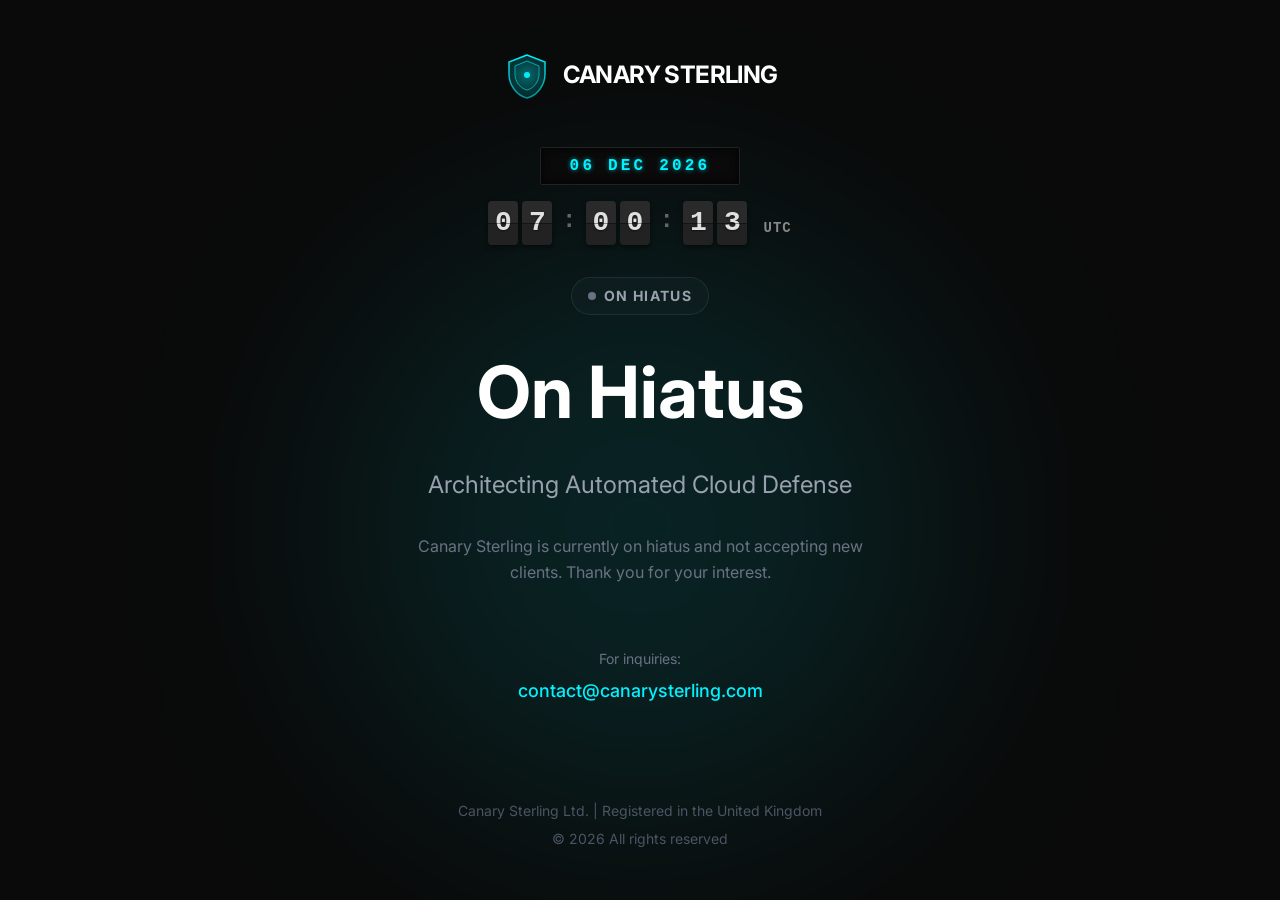
==== commit 4b749c78: "update site" ====
--- a/index.html
+++ b/index.html
@@ -1,4 +1,4 @@
-<!DOCTYPE html><html lang="en"> <head><meta charset="utf-8"><link rel="icon" type="image/svg+xml" href="/favicon.svg"><meta name="viewport" content="width=device-width"><meta name="generator" content="Astro v5.17.1"><title>Canary Sterling | On Hiatus</title><meta name="description" content="Canary Sterling - Automated Cloud Defense. Currently on hiatus."><link rel="preconnect" href="https://fonts.googleapis.com"><link rel="preconnect" href="https://fonts.gstatic.com" crossorigin><link href="https://fonts.googleapis.com/css2?family=Inter:wght@400;600;700&family=Outfit:wght@500;700&display=swap" rel="stylesheet"><link rel="stylesheet" href="/assets/index.D6MIBkbm.css"></head> <body class="bg-[#0A0A0A] text-gray-300"> <main class="min-h-screen flex items-center justify-center p-6"> <div class="max-w-2xl w-full text-center space-y-8"> <!-- Logo / Brand --> <div class="flex items-center justify-center gap-3 mb-12"> <!-- Enhanced Shield Logo --> <svg class="w-12 h-12" viewBox="0 0 48 48" fill="none" xmlns="http://www.w3.org/2000/svg"> <!-- Outer shield glow --> <path d="M24 4L6 11v12c0 11.1 7.68 21.48 18 24 10.32-2.52 18-12.9 18-24V11L24 4z" fill="url(#shieldGlow)" opacity="0.3"></path> <!-- Main shield --> <path d="M24 4L6 11v12c0 11.1 7.68 21.48 18 24 10.32-2.52 18-12.9 18-24V11L24 4z" fill="url(#shieldGradient)" stroke="url(#shieldStroke)" stroke-width="1.5"></path> <!-- Inner geometric pattern --> <path d="M24 10L12 15v8c0 7.4 5.12 14.32 12 16 6.88-1.68 12-8.6 12-16v-8L24 10z" fill="rgba(0, 242, 255, 0.1)" stroke="#00f2ff" stroke-width="1" opacity="0.6"></path> <!-- Center accent --> <circle cx="24" cy="24" r="3" fill="#00f2ff" opacity="0.8"> <animate attributeName="opacity" values="0.8;1;0.8" dur="2s" repeatCount="indefinite"></animate> </circle> <!-- Gradients --> <defs> <linearGradient id="shieldGradient" x1="24" y1="4" x2="24" y2="47" gradientUnits="userSpaceOnUse"> <stop offset="0%" stop-color="rgba(0, 242, 255, 0.15)"></stop> <stop offset="100%" stop-color="rgba(0, 143, 149, 0.25)"></stop> </linearGradient> <linearGradient id="shieldStroke" x1="24" y1="4" x2="24" y2="47" gradientUnits="userSpaceOnUse"> <stop offset="0%" stop-color="#00f2ff"></stop> <stop offset="100%" stop-color="#008f95"></stop> </linearGradient> <radialGradient id="shieldGlow" cx="24" cy="24" r="24" gradientUnits="userSpaceOnUse"> <stop offset="0%" stop-color="#00f2ff"></stop> <stop offset="100%" stop-color="transparent"></stop> </radialGradient> </defs> </svg> <span class="text-2xl font-bold tracking-tight text-white font-outfit uppercase">Canary Sterling</span> </div> <!-- Status Badge --> <div class="inline-flex items-center gap-2 px-4 py-2 rounded-full border border-gray-500/20 bg-gray-500/5 text-gray-400 text-sm font-bold tracking-widest uppercase"> <span class="relative flex h-2 w-2"> <span class="relative inline-flex rounded-full h-2 w-2 bg-gray-500"></span> </span>
+<!DOCTYPE html><html lang="en"> <head><meta charset="utf-8"><link rel="icon" type="image/svg+xml" href="/favicon.svg"><meta name="viewport" content="width=device-width"><meta name="generator" content="Astro v5.17.2"><title>Canary Sterling | On Hiatus</title><meta name="description" content="Canary Sterling - Automated Cloud Defense. Currently on hiatus."><link rel="preconnect" href="https://fonts.googleapis.com"><link rel="preconnect" href="https://fonts.gstatic.com" crossorigin><link href="https://fonts.googleapis.com/css2?family=Inter:wght@400;600;700&family=Outfit:wght@500;700&display=swap" rel="stylesheet"><link rel="stylesheet" href="/assets/index.C0YIXXWI.css"></head> <body class="bg-[#0A0A0A] text-gray-300"> <main class="min-h-screen flex items-center justify-center p-6"> <div class="max-w-2xl w-full text-center space-y-8"> <!-- Logo / Brand --> <div class="flex items-center justify-center gap-3 mb-12"> <!-- Enhanced Shield Logo --> <svg class="w-12 h-12" viewBox="0 0 48 48" fill="none" xmlns="http://www.w3.org/2000/svg"> <!-- Outer shield glow --> <path d="M24 4L6 11v12c0 11.1 7.68 21.48 18 24 10.32-2.52 18-12.9 18-24V11L24 4z" fill="url(#shieldGlow)" opacity="0.3"></path> <!-- Main shield --> <path d="M24 4L6 11v12c0 11.1 7.68 21.48 18 24 10.32-2.52 18-12.9 18-24V11L24 4z" fill="url(#shieldGradient)" stroke="url(#shieldStroke)" stroke-width="1.5"></path> <!-- Inner geometric pattern --> <path d="M24 10L12 15v8c0 7.4 5.12 14.32 12 16 6.88-1.68 12-8.6 12-16v-8L24 10z" fill="rgba(0, 242, 255, 0.1)" stroke="#00f2ff" stroke-width="1" opacity="0.6"></path> <!-- Center accent --> <circle cx="24" cy="24" r="3" fill="#00f2ff" opacity="0.8"> <animate attributeName="opacity" values="0.8;1;0.8" dur="2s" repeatCount="indefinite"></animate> </circle> <!-- Gradients --> <defs> <linearGradient id="shieldGradient" x1="24" y1="4" x2="24" y2="47" gradientUnits="userSpaceOnUse"> <stop offset="0%" stop-color="rgba(0, 242, 255, 0.15)"></stop> <stop offset="100%" stop-color="rgba(0, 143, 149, 0.25)"></stop> </linearGradient> <linearGradient id="shieldStroke" x1="24" y1="4" x2="24" y2="47" gradientUnits="userSpaceOnUse"> <stop offset="0%" stop-color="#00f2ff"></stop> <stop offset="100%" stop-color="#008f95"></stop> </linearGradient> <radialGradient id="shieldGlow" cx="24" cy="24" r="24" gradientUnits="userSpaceOnUse"> <stop offset="0%" stop-color="#00f2ff"></stop> <stop offset="100%" stop-color="transparent"></stop> </radialGradient> </defs> </svg> <span class="text-2xl font-bold tracking-tight text-white font-outfit uppercase">Canary Sterling</span> </div> <!-- Retro Flip Clock --> <div class="flip-clock-wrapper" data-astro-cid-ghuh2udo> <!-- Date Row: Station Board Style --> <div class="station-board-date" id="station-date" data-astro-cid-ghuh2udo>-- --- ----</div> <!-- Time Row --> <div class="flip-clock-container" data-astro-cid-ghuh2udo> <div class="clock-group" data-astro-cid-ghuh2udo> <div class="flip-card" id="hours-tens" data-astro-cid-ghuh2udo> <div class="top" data-astro-cid-ghuh2udo>0</div> <div class="bottom" data-astro-cid-ghuh2udo>0</div> </div> <div class="flip-card" id="hours-ones" data-astro-cid-ghuh2udo> <div class="top" data-astro-cid-ghuh2udo>0</div> <div class="bottom" data-astro-cid-ghuh2udo>0</div> </div> </div> <div class="separator" data-astro-cid-ghuh2udo>:</div> <div class="clock-group" data-astro-cid-ghuh2udo> <div class="flip-card" id="minutes-tens" data-astro-cid-ghuh2udo> <div class="top" data-astro-cid-ghuh2udo>0</div> <div class="bottom" data-astro-cid-ghuh2udo>0</div> </div> <div class="flip-card" id="minutes-ones" data-astro-cid-ghuh2udo> <div class="top" data-astro-cid-ghuh2udo>0</div> <div class="bottom" data-astro-cid-ghuh2udo>0</div> </div> </div> <div class="separator" data-astro-cid-ghuh2udo>:</div> <div class="clock-group" data-astro-cid-ghuh2udo> <div class="flip-card" id="seconds-tens" data-astro-cid-ghuh2udo> <div class="top" data-astro-cid-ghuh2udo>0</div> <div class="bottom" data-astro-cid-ghuh2udo>0</div> </div> <div class="flip-card" id="seconds-ones" data-astro-cid-ghuh2udo> <div class="top" data-astro-cid-ghuh2udo>0</div> <div class="bottom" data-astro-cid-ghuh2udo>0</div> </div> </div> <div class="utc-label" data-astro-cid-ghuh2udo>UTC</div> </div> </div>  <script type="module">function r(){const t=new Date,s=t.getUTCHours().toString().padStart(2,"0"),e=t.getUTCMinutes().toString().padStart(2,"0"),o=t.getUTCSeconds().toString().padStart(2,"0"),c=t.getUTCDate().toString().padStart(2,"0"),i=["JAN","FEB","MAR","APR","MAY","JUN","JUL","AUG","SEP","OCT","NOV","DEC"][t.getUTCMonth()],d=t.getUTCFullYear().toString();n("hours-tens",s[0]),n("hours-ones",s[1]),n("minutes-tens",e[0]),n("minutes-ones",e[1]),n("seconds-tens",o[0]),n("seconds-ones",o[1]);const a=document.getElementById("station-date");a&&(a.textContent=`${c} ${i} ${d}`)}function n(t,s){const e=document.getElementById(t);if(!e)return;e.querySelector(".digit")?.textContent!==s&&(e.innerHTML=`<span class="digit">${s}</span>`,e.animate([{transform:"scale(1)"},{transform:"scale(0.95)"},{transform:"scale(1)"}],{duration:150,easing:"ease-out"}))}r();setInterval(r,1e3);</script> <!-- Status Badge --> <div class="inline-flex items-center gap-2 px-4 py-2 rounded-full border border-gray-500/20 bg-gray-500/5 text-gray-400 text-sm font-bold tracking-widest uppercase"> <span class="relative flex h-2 w-2"> <span class="relative inline-flex rounded-full h-2 w-2 bg-gray-500"></span> </span>
 On Hiatus
 </div> <!-- Main Heading --> <h1 class="text-5xl md:text-7xl font-bold text-white font-outfit leading-tight">
 On Hiatus
--- a/assets/index.C0YIXXWI.css
+++ b/assets/index.C0YIXXWI.css
@@ -0,0 +1 @@
+/*! tailwindcss v4.1.18 | MIT License | https://tailwindcss.com */@layer properties{@supports (((-webkit-hyphens:none)) and (not (margin-trim:inline))) or ((-moz-orient:inline) and (not (color:rgb(from red r g b)))){*,:before,:after,::backdrop{--tw-translate-x:0;--tw-translate-y:0;--tw-translate-z:0;--tw-rotate-x:initial;--tw-rotate-y:initial;--tw-rotate-z:initial;--tw-skew-x:initial;--tw-skew-y:initial;--tw-space-y-reverse:0;--tw-border-style:solid;--tw-leading:initial;--tw-font-weight:initial;--tw-tracking:initial;--tw-shadow:0 0 #0000;--tw-shadow-color:initial;--tw-shadow-alpha:100%;--tw-inset-shadow:0 0 #0000;--tw-inset-shadow-color:initial;--tw-inset-shadow-alpha:100%;--tw-ring-color:initial;--tw-ring-shadow:0 0 #0000;--tw-inset-ring-color:initial;--tw-inset-ring-shadow:0 0 #0000;--tw-ring-inset:initial;--tw-ring-offset-width:0px;--tw-ring-offset-color:#fff;--tw-ring-offset-shadow:0 0 #0000;--tw-blur:initial;--tw-brightness:initial;--tw-contrast:initial;--tw-grayscale:initial;--tw-hue-rotate:initial;--tw-invert:initial;--tw-opacity:initial;--tw-saturate:initial;--tw-sepia:initial;--tw-drop-shadow:initial;--tw-drop-shadow-color:initial;--tw-drop-shadow-alpha:100%;--tw-drop-shadow-size:initial;--tw-backdrop-blur:initial;--tw-backdrop-brightness:initial;--tw-backdrop-contrast:initial;--tw-backdrop-grayscale:initial;--tw-backdrop-hue-rotate:initial;--tw-backdrop-invert:initial;--tw-backdrop-opacity:initial;--tw-backdrop-saturate:initial;--tw-backdrop-sepia:initial;--tw-ease:initial;--tw-scale-x:1;--tw-scale-y:1;--tw-scale-z:1}}}@layer theme{:root,:host{--font-sans:ui-sans-serif,system-ui,sans-serif,"Apple Color Emoji","Segoe UI Emoji","Segoe UI Symbol","Noto Color Emoji";--font-mono:ui-monospace,SFMono-Regular,Menlo,Monaco,Consolas,"Liberation Mono","Courier New",monospace;--color-red-500:oklch(63.7% .237 25.331);--color-gray-300:oklch(87.2% .01 258.338);--color-gray-400:oklch(70.7% .022 261.325);--color-gray-500:oklch(55.1% .027 264.364);--color-gray-600:oklch(44.6% .03 256.802);--color-white:#fff;--spacing:.25rem;--container-md:28rem;--container-xl:36rem;--container-2xl:42rem;--container-3xl:48rem;--container-7xl:80rem;--text-xs:.75rem;--text-xs--line-height:calc(1/.75);--text-sm:.875rem;--text-sm--line-height:calc(1.25/.875);--text-base:1rem;--text-base--line-height: 1.5 ;--text-lg:1.125rem;--text-lg--line-height:calc(1.75/1.125);--text-xl:1.25rem;--text-xl--line-height:calc(1.75/1.25);--text-2xl:1.5rem;--text-2xl--line-height:calc(2/1.5);--text-3xl:1.875rem;--text-3xl--line-height: 1.2 ;--text-4xl:2.25rem;--text-4xl--line-height:calc(2.5/2.25);--text-5xl:3rem;--text-5xl--line-height:1;--text-7xl:4.5rem;--text-7xl--line-height:1;--font-weight-medium:500;--font-weight-bold:700;--font-weight-black:900;--tracking-tight:-.025em;--tracking-wide:.025em;--tracking-wider:.05em;--tracking-widest:.1em;--leading-tight:1.25;--leading-relaxed:1.625;--radius-md:.375rem;--radius-lg:.5rem;--radius-xl:.75rem;--radius-2xl:1rem;--radius-3xl:1.5rem;--ease-out:cubic-bezier(0,0,.2,1);--animate-ping:ping 1s cubic-bezier(0,0,.2,1)infinite;--animate-pulse:pulse 2s cubic-bezier(.4,0,.6,1)infinite;--blur-md:12px;--default-transition-duration:.15s;--default-transition-timing-function:cubic-bezier(.4,0,.2,1);--default-font-family:var(--font-sans);--default-mono-font-family:var(--font-mono);--color-brand-cyan:var(--color-brand-cyan);--color-brand-teal:var(--color-brand-teal);--color-bg-dark:var(--color-bg-dark);--color-bg-card:var(--color-bg-card)}}@layer base{*,:after,:before,::backdrop{box-sizing:border-box;border:0 solid;margin:0;padding:0}::file-selector-button{box-sizing:border-box;border:0 solid;margin:0;padding:0}html,:host{-webkit-text-size-adjust:100%;tab-size:4;line-height:1.5;font-family:var(--default-font-family,ui-sans-serif,system-ui,sans-serif,"Apple Color Emoji","Segoe UI Emoji","Segoe UI Symbol","Noto Color Emoji");font-feature-settings:var(--default-font-feature-settings,normal);font-variation-settings:var(--default-font-variation-settings,normal);-webkit-tap-highlight-color:transparent}hr{height:0;color:inherit;border-top-width:1px}abbr:where([title]){-webkit-text-decoration:underline dotted;text-decoration:underline dotted}h1,h2,h3,h4,h5,h6{font-size:inherit;font-weight:inherit}a{color:inherit;-webkit-text-decoration:inherit;text-decoration:inherit}b,strong{font-weight:bolder}code,kbd,samp,pre{font-family:var(--default-mono-font-family,ui-monospace,SFMono-Regular,Menlo,Monaco,Consolas,"Liberation Mono","Courier New",monospace);font-feature-settings:var(--default-mono-font-feature-settings,normal);font-variation-settings:var(--default-mono-font-variation-settings,normal);font-size:1em}small{font-size:80%}sub,sup{vertical-align:baseline;font-size:75%;line-height:0;position:relative}sub{bottom:-.25em}sup{top:-.5em}table{text-indent:0;border-color:inherit;border-collapse:collapse}:-moz-focusring{outline:auto}progress{vertical-align:baseline}summary{display:list-item}ol,ul,menu{list-style:none}img,svg,video,canvas,audio,iframe,embed,object{vertical-align:middle;display:block}img,video{max-width:100%;height:auto}button,input,select,optgroup,textarea{font:inherit;font-feature-settings:inherit;font-variation-settings:inherit;letter-spacing:inherit;color:inherit;opacity:1;background-color:#0000;border-radius:0}::file-selector-button{font:inherit;font-feature-settings:inherit;font-variation-settings:inherit;letter-spacing:inherit;color:inherit;opacity:1;background-color:#0000;border-radius:0}:where(select:is([multiple],[size])) optgroup{font-weight:bolder}:where(select:is([multiple],[size])) optgroup option{padding-inline-start:20px}::file-selector-button{margin-inline-end:4px}::placeholder{opacity:1}@supports (not ((-webkit-appearance:-apple-pay-button))) or (contain-intrinsic-size:1px){::placeholder{color:currentColor}@supports (color:color-mix(in lab,red,red)){::placeholder{color:color-mix(in oklab,currentcolor 50%,transparent)}}}textarea{resize:vertical}::-webkit-search-decoration{-webkit-appearance:none}::-webkit-date-and-time-value{min-height:1lh;text-align:inherit}::-webkit-datetime-edit{display:inline-flex}::-webkit-datetime-edit-fields-wrapper{padding:0}::-webkit-datetime-edit{padding-block:0}::-webkit-datetime-edit-year-field{padding-block:0}::-webkit-datetime-edit-month-field{padding-block:0}::-webkit-datetime-edit-day-field{padding-block:0}::-webkit-datetime-edit-hour-field{padding-block:0}::-webkit-datetime-edit-minute-field{padding-block:0}::-webkit-datetime-edit-second-field{padding-block:0}::-webkit-datetime-edit-millisecond-field{padding-block:0}::-webkit-datetime-edit-meridiem-field{padding-block:0}::-webkit-calendar-picker-indicator{line-height:1}:-moz-ui-invalid{box-shadow:none}button,input:where([type=button],[type=reset],[type=submit]){appearance:button}::file-selector-button{appearance:button}::-webkit-inner-spin-button{height:auto}::-webkit-outer-spin-button{height:auto}[hidden]:where(:not([hidden=until-found])){display:none!important}}@layer components;@layer utilities{.pointer-events-none{pointer-events:none}.absolute{position:absolute}.fixed{position:fixed}.relative{position:relative}.static{position:static}.inset-0{inset:calc(var(--spacing)*0)}.-top-4{top:calc(var(--spacing)*-4)}.top-0{top:calc(var(--spacing)*0)}.top-1\/2{top:50%}.top-1\/4{top:25%}.right-0{right:calc(var(--spacing)*0)}.left-1\/2{left:50%}.-z-10{z-index:-10}.z-0{z-index:0}.z-10{z-index:10}.z-50{z-index:50}.col-span-2{grid-column:span 2/span 2}.mx-auto{margin-inline:auto}.mt-1{margin-top:calc(var(--spacing)*1)}.mt-2{margin-top:calc(var(--spacing)*2)}.mt-auto{margin-top:auto}.mb-1{margin-bottom:calc(var(--spacing)*1)}.mb-2{margin-bottom:calc(var(--spacing)*2)}.mb-4{margin-bottom:calc(var(--spacing)*4)}.mb-6{margin-bottom:calc(var(--spacing)*6)}.mb-8{margin-bottom:calc(var(--spacing)*8)}.mb-12{margin-bottom:calc(var(--spacing)*12)}.mb-16{margin-bottom:calc(var(--spacing)*16)}.contents{display:contents}.flex{display:flex}.grid{display:grid}.hidden{display:none}.inline-flex{display:inline-flex}.h-1{height:calc(var(--spacing)*1)}.h-2{height:calc(var(--spacing)*2)}.h-4{height:calc(var(--spacing)*4)}.h-6{height:calc(var(--spacing)*6)}.h-8{height:calc(var(--spacing)*8)}.h-12{height:calc(var(--spacing)*12)}.h-20{height:calc(var(--spacing)*20)}.h-\[120\%\]{height:120%}.h-\[600px\]{height:600px}.h-auto{height:auto}.h-full{height:100%}.min-h-screen{min-height:100vh}.w-1\/2{width:50%}.w-2{width:calc(var(--spacing)*2)}.w-4{width:calc(var(--spacing)*4)}.w-6{width:calc(var(--spacing)*6)}.w-8{width:calc(var(--spacing)*8)}.w-12{width:calc(var(--spacing)*12)}.w-20{width:calc(var(--spacing)*20)}.w-\[120\%\]{width:120%}.w-\[600px\]{width:600px}.w-full{width:100%}.max-w-2xl{max-width:var(--container-2xl)}.max-w-3xl{max-width:var(--container-3xl)}.max-w-7xl{max-width:var(--container-7xl)}.max-w-md{max-width:var(--container-md)}.max-w-xl{max-width:var(--container-xl)}.shrink-0{flex-shrink:0}.-translate-x-1\/2{--tw-translate-x: -50% ;translate:var(--tw-translate-x)var(--tw-translate-y)}.-translate-y-1\/2{--tw-translate-y: -50% ;translate:var(--tw-translate-x)var(--tw-translate-y)}.transform{transform:var(--tw-rotate-x,)var(--tw-rotate-y,)var(--tw-rotate-z,)var(--tw-skew-x,)var(--tw-skew-y,)}.animate-ping{animation:var(--animate-ping)}.animate-pulse{animation:var(--animate-pulse)}.appearance-none{appearance:none}.grid-cols-2{grid-template-columns:repeat(2,minmax(0,1fr))}.flex-col{flex-direction:column}.items-center{align-items:center}.items-start{align-items:flex-start}.justify-between{justify-content:space-between}.justify-center{justify-content:center}.gap-1{gap:calc(var(--spacing)*1)}.gap-2{gap:calc(var(--spacing)*2)}.gap-3{gap:calc(var(--spacing)*3)}.gap-4{gap:calc(var(--spacing)*4)}.gap-5{gap:calc(var(--spacing)*5)}.gap-6{gap:calc(var(--spacing)*6)}.gap-8{gap:calc(var(--spacing)*8)}.gap-12{gap:calc(var(--spacing)*12)}.gap-16{gap:calc(var(--spacing)*16)}:where(.space-y-2>:not(:last-child)){--tw-space-y-reverse:0;margin-block-start:calc(calc(var(--spacing)*2)*var(--tw-space-y-reverse));margin-block-end:calc(calc(var(--spacing)*2)*calc(1 - var(--tw-space-y-reverse)))}:where(.space-y-6>:not(:last-child)){--tw-space-y-reverse:0;margin-block-start:calc(calc(var(--spacing)*6)*var(--tw-space-y-reverse));margin-block-end:calc(calc(var(--spacing)*6)*calc(1 - var(--tw-space-y-reverse)))}:where(.space-y-8>:not(:last-child)){--tw-space-y-reverse:0;margin-block-start:calc(calc(var(--spacing)*8)*var(--tw-space-y-reverse));margin-block-end:calc(calc(var(--spacing)*8)*calc(1 - var(--tw-space-y-reverse)))}.overflow-hidden{overflow:hidden}.rounded-2xl{border-radius:var(--radius-2xl)}.rounded-3xl{border-radius:var(--radius-3xl)}.rounded-full{border-radius:3.40282e38px}.rounded-lg{border-radius:var(--radius-lg)}.rounded-md{border-radius:var(--radius-md)}.rounded-xl{border-radius:var(--radius-xl)}.border{border-style:var(--tw-border-style);border-width:1px}.border-y{border-block-style:var(--tw-border-style);border-block-width:1px}.border-t{border-top-style:var(--tw-border-style);border-top-width:1px}.border-b{border-bottom-style:var(--tw-border-style);border-bottom-width:1px}.border-l-4{border-left-style:var(--tw-border-style);border-left-width:4px}.border-brand-cyan,.border-brand-cyan\/20{border-color:var(--color-brand-cyan)}@supports (color:color-mix(in lab,red,red)){.border-brand-cyan\/20{border-color:color-mix(in oklab,var(--color-brand-cyan)20%,transparent)}}.border-brand-cyan\/30{border-color:var(--color-brand-cyan)}@supports (color:color-mix(in lab,red,red)){.border-brand-cyan\/30{border-color:color-mix(in oklab,var(--color-brand-cyan)30%,transparent)}}.border-gray-500\/20{border-color:#6a728233}@supports (color:color-mix(in lab,red,red)){.border-gray-500\/20{border-color:color-mix(in oklab,var(--color-gray-500)20%,transparent)}}.border-white\/5{border-color:#ffffff0d}@supports (color:color-mix(in lab,red,red)){.border-white\/5{border-color:color-mix(in oklab,var(--color-white)5%,transparent)}}.border-white\/10{border-color:#ffffff1a}@supports (color:color-mix(in lab,red,red)){.border-white\/10{border-color:color-mix(in oklab,var(--color-white)10%,transparent)}}.border-l-brand-cyan,.border-l-brand-cyan\/50{border-left-color:var(--color-brand-cyan)}@supports (color:color-mix(in lab,red,red)){.border-l-brand-cyan\/50{border-left-color:color-mix(in oklab,var(--color-brand-cyan)50%,transparent)}}.border-l-red-500\/50{border-left-color:#fb2c3680}@supports (color:color-mix(in lab,red,red)){.border-l-red-500\/50{border-left-color:color-mix(in oklab,var(--color-red-500)50%,transparent)}}.bg-\[\#0A0A0A\]{background-color:#0a0a0a}.bg-\[\#0A0A0A\]\/80{background-color:#0a0a0acc}.bg-\[\#0F0F0F\]{background-color:#0f0f0f}.bg-brand-cyan,.bg-brand-cyan\/5{background-color:var(--color-brand-cyan)}@supports (color:color-mix(in lab,red,red)){.bg-brand-cyan\/5{background-color:color-mix(in oklab,var(--color-brand-cyan)5%,transparent)}}.bg-brand-cyan\/10{background-color:var(--color-brand-cyan)}@supports (color:color-mix(in lab,red,red)){.bg-brand-cyan\/10{background-color:color-mix(in oklab,var(--color-brand-cyan)10%,transparent)}}.bg-gray-500{background-color:var(--color-gray-500)}.bg-gray-500\/5{background-color:#6a72820d}@supports (color:color-mix(in lab,red,red)){.bg-gray-500\/5{background-color:color-mix(in oklab,var(--color-gray-500)5%,transparent)}}.bg-white\/2{background-color:#ffffff05}@supports (color:color-mix(in lab,red,red)){.bg-white\/2{background-color:color-mix(in oklab,var(--color-white)2%,transparent)}}.bg-white\/5{background-color:#ffffff0d}@supports (color:color-mix(in lab,red,red)){.bg-white\/5{background-color:color-mix(in oklab,var(--color-white)5%,transparent)}}.p-3{padding:calc(var(--spacing)*3)}.p-4{padding:calc(var(--spacing)*4)}.p-6{padding:calc(var(--spacing)*6)}.p-8{padding:calc(var(--spacing)*8)}.px-1{padding-inline:calc(var(--spacing)*1)}.px-2{padding-inline:calc(var(--spacing)*2)}.px-3{padding-inline:calc(var(--spacing)*3)}.px-4{padding-inline:calc(var(--spacing)*4)}.px-5{padding-inline:calc(var(--spacing)*5)}.px-6{padding-inline:calc(var(--spacing)*6)}.px-8{padding-inline:calc(var(--spacing)*8)}.py-1{padding-block:calc(var(--spacing)*1)}.py-2{padding-block:calc(var(--spacing)*2)}.py-3{padding-block:calc(var(--spacing)*3)}.py-4{padding-block:calc(var(--spacing)*4)}.py-12{padding-block:calc(var(--spacing)*12)}.py-24{padding-block:calc(var(--spacing)*24)}.pt-4{padding-top:calc(var(--spacing)*4)}.pt-6{padding-top:calc(var(--spacing)*6)}.pt-8{padding-top:calc(var(--spacing)*8)}.pt-16{padding-top:calc(var(--spacing)*16)}.pt-20{padding-top:calc(var(--spacing)*20)}.text-center{text-align:center}.text-2xl{font-size:var(--text-2xl);line-height:var(--tw-leading,var(--text-2xl--line-height))}.text-3xl{font-size:var(--text-3xl);line-height:var(--tw-leading,var(--text-3xl--line-height))}.text-4xl{font-size:var(--text-4xl);line-height:var(--tw-leading,var(--text-4xl--line-height))}.text-5xl{font-size:var(--text-5xl);line-height:var(--tw-leading,var(--text-5xl--line-height))}.text-base{font-size:var(--text-base);line-height:var(--tw-leading,var(--text-base--line-height))}.text-lg{font-size:var(--text-lg);line-height:var(--tw-leading,var(--text-lg--line-height))}.text-sm{font-size:var(--text-sm);line-height:var(--tw-leading,var(--text-sm--line-height))}.text-xl{font-size:var(--text-xl);line-height:var(--tw-leading,var(--text-xl--line-height))}.text-xs{font-size:var(--text-xs);line-height:var(--tw-leading,var(--text-xs--line-height))}.text-\[10px\]{font-size:10px}.leading-\[1\.1\]{--tw-leading:1.1;line-height:1.1}.leading-relaxed{--tw-leading:var(--leading-relaxed);line-height:var(--leading-relaxed)}.leading-tight{--tw-leading:var(--leading-tight);line-height:var(--leading-tight)}.font-black{--tw-font-weight:var(--font-weight-black);font-weight:var(--font-weight-black)}.font-bold{--tw-font-weight:var(--font-weight-bold);font-weight:var(--font-weight-bold)}.font-medium{--tw-font-weight:var(--font-weight-medium);font-weight:var(--font-weight-medium)}.tracking-tight{--tw-tracking:var(--tracking-tight);letter-spacing:var(--tracking-tight)}.tracking-wide{--tw-tracking:var(--tracking-wide);letter-spacing:var(--tracking-wide)}.tracking-wider{--tw-tracking:var(--tracking-wider);letter-spacing:var(--tracking-wider)}.tracking-widest{--tw-tracking:var(--tracking-widest);letter-spacing:var(--tracking-widest)}.text-\[\#0A0A0A\]{color:#0a0a0a}.text-brand-cyan,.text-brand-cyan\/20{color:var(--color-brand-cyan)}@supports (color:color-mix(in lab,red,red)){.text-brand-cyan\/20{color:color-mix(in oklab,var(--color-brand-cyan)20%,transparent)}}.text-brand-cyan\/50{color:var(--color-brand-cyan)}@supports (color:color-mix(in lab,red,red)){.text-brand-cyan\/50{color:color-mix(in oklab,var(--color-brand-cyan)50%,transparent)}}.text-brand-cyan\/70{color:var(--color-brand-cyan)}@supports (color:color-mix(in lab,red,red)){.text-brand-cyan\/70{color:color-mix(in oklab,var(--color-brand-cyan)70%,transparent)}}.text-gray-300{color:var(--color-gray-300)}.text-gray-400{color:var(--color-gray-400)}.text-gray-500{color:var(--color-gray-500)}.text-gray-600{color:var(--color-gray-600)}.text-red-500\/50{color:#fb2c3680}@supports (color:color-mix(in lab,red,red)){.text-red-500\/50{color:color-mix(in oklab,var(--color-red-500)50%,transparent)}}.text-white{color:var(--color-white)}.uppercase{text-transform:uppercase}.italic{font-style:italic}.opacity-20{opacity:.2}.opacity-50{opacity:.5}.opacity-75{opacity:.75}.shadow-\[0_0_30px_rgba\(0\,242\,255\,0\.05\)\]{--tw-shadow:0 0 30px var(--tw-shadow-color,#00f2ff0d);box-shadow:var(--tw-inset-shadow),var(--tw-inset-ring-shadow),var(--tw-ring-offset-shadow),var(--tw-ring-shadow),var(--tw-shadow)}.blur-\[100px\]{--tw-blur:blur(100px);filter:var(--tw-blur,)var(--tw-brightness,)var(--tw-contrast,)var(--tw-grayscale,)var(--tw-hue-rotate,)var(--tw-invert,)var(--tw-saturate,)var(--tw-sepia,)var(--tw-drop-shadow,)}.blur-\[120px\]{--tw-blur:blur(120px);filter:var(--tw-blur,)var(--tw-brightness,)var(--tw-contrast,)var(--tw-grayscale,)var(--tw-hue-rotate,)var(--tw-invert,)var(--tw-saturate,)var(--tw-sepia,)var(--tw-drop-shadow,)}.grayscale{--tw-grayscale:grayscale(100%);filter:var(--tw-blur,)var(--tw-brightness,)var(--tw-contrast,)var(--tw-grayscale,)var(--tw-hue-rotate,)var(--tw-invert,)var(--tw-saturate,)var(--tw-sepia,)var(--tw-drop-shadow,)}.backdrop-blur-md{--tw-backdrop-blur:blur(var(--blur-md));-webkit-backdrop-filter:var(--tw-backdrop-blur,)var(--tw-backdrop-brightness,)var(--tw-backdrop-contrast,)var(--tw-backdrop-grayscale,)var(--tw-backdrop-hue-rotate,)var(--tw-backdrop-invert,)var(--tw-backdrop-opacity,)var(--tw-backdrop-saturate,)var(--tw-backdrop-sepia,);backdrop-filter:var(--tw-backdrop-blur,)var(--tw-backdrop-brightness,)var(--tw-backdrop-contrast,)var(--tw-backdrop-grayscale,)var(--tw-backdrop-hue-rotate,)var(--tw-backdrop-invert,)var(--tw-backdrop-opacity,)var(--tw-backdrop-saturate,)var(--tw-backdrop-sepia,)}.transition-all{transition-property:all;transition-timing-function:var(--tw-ease,var(--default-transition-timing-function));transition-duration:var(--tw-duration,var(--default-transition-duration))}.transition-colors{transition-property:color,background-color,border-color,outline-color,text-decoration-color,fill,stroke,--tw-gradient-from,--tw-gradient-via,--tw-gradient-to;transition-timing-function:var(--tw-ease,var(--default-transition-timing-function));transition-duration:var(--tw-duration,var(--default-transition-duration))}.transition-transform{transition-property:transform,translate,scale,rotate;transition-timing-function:var(--tw-ease,var(--default-transition-timing-function));transition-duration:var(--tw-duration,var(--default-transition-duration))}.ease-out{--tw-ease:var(--ease-out);transition-timing-function:var(--ease-out)}@media(hover:hover){.group-hover\:scale-110:is(:where(.group):hover *){--tw-scale-x:110%;--tw-scale-y:110%;--tw-scale-z:110%;scale:var(--tw-scale-x)var(--tw-scale-y)}.group-hover\/link\:translate-x-1:is(:where(.group\/link):hover *){--tw-translate-x:calc(var(--spacing)*1);translate:var(--tw-translate-x)var(--tw-translate-y)}}.selection\:bg-brand-cyan\/30 ::selection{background-color:var(--color-brand-cyan)}@supports (color:color-mix(in lab,red,red)){.selection\:bg-brand-cyan\/30 ::selection{background-color:color-mix(in oklab,var(--color-brand-cyan)30%,transparent)}}.selection\:bg-brand-cyan\/30::selection{background-color:var(--color-brand-cyan)}@supports (color:color-mix(in lab,red,red)){.selection\:bg-brand-cyan\/30::selection{background-color:color-mix(in oklab,var(--color-brand-cyan)30%,transparent)}}@media(hover:hover){.hover\:-translate-y-2:hover{--tw-translate-y:calc(var(--spacing)*-2);translate:var(--tw-translate-x)var(--tw-translate-y)}.hover\:border-brand-cyan\/30:hover{border-color:var(--color-brand-cyan)}@supports (color:color-mix(in lab,red,red)){.hover\:border-brand-cyan\/30:hover{border-color:color-mix(in oklab,var(--color-brand-cyan)30%,transparent)}}.hover\:bg-brand-cyan\/10:hover{background-color:var(--color-brand-cyan)}@supports (color:color-mix(in lab,red,red)){.hover\:bg-brand-cyan\/10:hover{background-color:color-mix(in oklab,var(--color-brand-cyan)10%,transparent)}}.hover\:bg-white\/5:hover{background-color:#ffffff0d}@supports (color:color-mix(in lab,red,red)){.hover\:bg-white\/5:hover{background-color:color-mix(in oklab,var(--color-white)5%,transparent)}}.hover\:text-brand-cyan:hover,.hover\:text-brand-cyan\/80:hover{color:var(--color-brand-cyan)}@supports (color:color-mix(in lab,red,red)){.hover\:text-brand-cyan\/80:hover{color:color-mix(in oklab,var(--color-brand-cyan)80%,transparent)}}.hover\:shadow-\[0_0_20px_rgba\(0\,242\,255\,0\.4\)\]:hover{--tw-shadow:0 0 20px var(--tw-shadow-color,#00f2ff66);box-shadow:var(--tw-inset-shadow),var(--tw-inset-ring-shadow),var(--tw-ring-offset-shadow),var(--tw-ring-shadow),var(--tw-shadow)}.hover\:shadow-\[0_0_30px_rgba\(0\,242\,255\,0\.3\)\]:hover{--tw-shadow:0 0 30px var(--tw-shadow-color,#00f2ff4d);box-shadow:var(--tw-inset-shadow),var(--tw-inset-ring-shadow),var(--tw-ring-offset-shadow),var(--tw-ring-shadow),var(--tw-shadow)}}.focus\:border-brand-cyan\/50:focus{border-color:var(--color-brand-cyan)}@supports (color:color-mix(in lab,red,red)){.focus\:border-brand-cyan\/50:focus{border-color:color-mix(in oklab,var(--color-brand-cyan)50%,transparent)}}.focus\:outline-none:focus{--tw-outline-style:none;outline-style:none}@media(min-width:40rem){.sm\:flex-row{flex-direction:row}}@media(min-width:48rem){.md\:flex{display:flex}.md\:grid-cols-2{grid-template-columns:repeat(2,minmax(0,1fr))}.md\:grid-cols-3{grid-template-columns:repeat(3,minmax(0,1fr))}.md\:flex-row{flex-direction:row}.md\:p-12{padding:calc(var(--spacing)*12)}.md\:text-right{text-align:right}.md\:text-2xl{font-size:var(--text-2xl);line-height:var(--tw-leading,var(--text-2xl--line-height))}.md\:text-7xl{font-size:var(--text-7xl);line-height:var(--tw-leading,var(--text-7xl--line-height))}}@media(min-width:64rem){.lg\:block{display:block}.lg\:grid-cols-2{grid-template-columns:repeat(2,minmax(0,1fr))}}}:root{--color-brand-cyan:#00f2ff;--color-brand-teal:#008f95;--color-bg-dark:#0a0a0a;--color-bg-card:#141414}body{background-color:var(--color-bg-dark);color:#e5e5e5;font-family:Inter,system-ui,-apple-system,sans-serif}.glass-card{-webkit-backdrop-filter:blur(10px);backdrop-filter:blur(10px);background:#141414b3;border:1px solid #00f2ff1a;border-radius:12px}.cyan-glow{text-shadow:0 0 10px #00f2ff80}.cyan-border-glow{box-shadow:0 0 15px #00f2ff33}@property --tw-translate-x{syntax:"*";inherits:false;initial-value:0}@property --tw-translate-y{syntax:"*";inherits:false;initial-value:0}@property --tw-translate-z{syntax:"*";inherits:false;initial-value:0}@property --tw-rotate-x{syntax:"*";inherits:false}@property --tw-rotate-y{syntax:"*";inherits:false}@property --tw-rotate-z{syntax:"*";inherits:false}@property --tw-skew-x{syntax:"*";inherits:false}@property --tw-skew-y{syntax:"*";inherits:false}@property --tw-space-y-reverse{syntax:"*";inherits:false;initial-value:0}@property --tw-border-style{syntax:"*";inherits:false;initial-value:solid}@property --tw-leading{syntax:"*";inherits:false}@property --tw-font-weight{syntax:"*";inherits:false}@property --tw-tracking{syntax:"*";inherits:false}@property --tw-shadow{syntax:"*";inherits:false;initial-value:0 0 #0000}@property --tw-shadow-color{syntax:"*";inherits:false}@property --tw-shadow-alpha{syntax:"<percentage>";inherits:false;initial-value:100%}@property --tw-inset-shadow{syntax:"*";inherits:false;initial-value:0 0 #0000}@property --tw-inset-shadow-color{syntax:"*";inherits:false}@property --tw-inset-shadow-alpha{syntax:"<percentage>";inherits:false;initial-value:100%}@property --tw-ring-color{syntax:"*";inherits:false}@property --tw-ring-shadow{syntax:"*";inherits:false;initial-value:0 0 #0000}@property --tw-inset-ring-color{syntax:"*";inherits:false}@property --tw-inset-ring-shadow{syntax:"*";inherits:false;initial-value:0 0 #0000}@property --tw-ring-inset{syntax:"*";inherits:false}@property --tw-ring-offset-width{syntax:"<length>";inherits:false;initial-value:0}@property --tw-ring-offset-color{syntax:"*";inherits:false;initial-value:#fff}@property --tw-ring-offset-shadow{syntax:"*";inherits:false;initial-value:0 0 #0000}@property --tw-blur{syntax:"*";inherits:false}@property --tw-brightness{syntax:"*";inherits:false}@property --tw-contrast{syntax:"*";inherits:false}@property --tw-grayscale{syntax:"*";inherits:false}@property --tw-hue-rotate{syntax:"*";inherits:false}@property --tw-invert{syntax:"*";inherits:false}@property --tw-opacity{syntax:"*";inherits:false}@property --tw-saturate{syntax:"*";inherits:false}@property --tw-sepia{syntax:"*";inherits:false}@property --tw-drop-shadow{syntax:"*";inherits:false}@property --tw-drop-shadow-color{syntax:"*";inherits:false}@property --tw-drop-shadow-alpha{syntax:"<percentage>";inherits:false;initial-value:100%}@property --tw-drop-shadow-size{syntax:"*";inherits:false}@property --tw-backdrop-blur{syntax:"*";inherits:false}@property --tw-backdrop-brightness{syntax:"*";inherits:false}@property --tw-backdrop-contrast{syntax:"*";inherits:false}@property --tw-backdrop-grayscale{syntax:"*";inherits:false}@property --tw-backdrop-hue-rotate{syntax:"*";inherits:false}@property --tw-backdrop-invert{syntax:"*";inherits:false}@property --tw-backdrop-opacity{syntax:"*";inherits:false}@property --tw-backdrop-saturate{syntax:"*";inherits:false}@property --tw-backdrop-sepia{syntax:"*";inherits:false}@property --tw-ease{syntax:"*";inherits:false}@property --tw-scale-x{syntax:"*";inherits:false;initial-value:1}@property --tw-scale-y{syntax:"*";inherits:false;initial-value:1}@property --tw-scale-z{syntax:"*";inherits:false;initial-value:1}@keyframes ping{75%,to{opacity:0;transform:scale(2)}}@keyframes pulse{50%{opacity:.5}}.flip-clock-wrapper[data-astro-cid-ghuh2udo]{display:flex;flex-direction:column;align-items:center;gap:.5rem;margin-bottom:2rem;font-family:Courier New,Courier,monospace}.station-board-date[data-astro-cid-ghuh2udo]{font-family:Courier New,monospace;font-size:1rem;font-weight:700;letter-spacing:.2em;color:#00f2ff;text-shadow:0 0 5px rgba(0,242,255,.6);background:#0a0a0a;padding:.4rem 1.2rem;border-radius:2px;border:1px solid #222;min-width:200px;text-align:center;margin-bottom:.5rem;box-shadow:inset 0 0 8px #000;text-transform:uppercase;display:flex;justify-content:center;align-items:center}.flip-clock-container[data-astro-cid-ghuh2udo]{display:flex;align-items:center;justify-content:center;gap:.5rem}.clock-group[data-astro-cid-ghuh2udo]{display:flex;gap:.25rem}.flip-card[data-astro-cid-ghuh2udo]{position:relative;width:30px;height:44px;background-color:#222;border-radius:4px;font-size:28px;font-weight:700;color:#e0e0e0;text-shadow:0 1px 2px rgba(0,0,0,.5);box-shadow:0 2px 4px #00000080;perspective:200px;display:flex;justify-content:center;align-items:center;background:linear-gradient(to bottom,#2a2a2a 50%,#222 50%)}.flip-card[data-astro-cid-ghuh2udo] .top[data-astro-cid-ghuh2udo],.flip-card[data-astro-cid-ghuh2udo] .bottom[data-astro-cid-ghuh2udo]{position:absolute;left:0;width:100%;height:50%;overflow:hidden;text-align:center;background-color:#2a2a2a;backface-visibility:hidden}.flip-card[data-astro-cid-ghuh2udo] .top[data-astro-cid-ghuh2udo]{top:0;border-radius:4px 4px 0 0;line-height:44px;border-bottom:1px solid #111}.flip-card[data-astro-cid-ghuh2udo] .bottom[data-astro-cid-ghuh2udo]{bottom:0;border-radius:0 0 4px 4px;line-height:0px;border-top:1px solid #111;display:flex;justify-content:center;align-items:flex-end}.flip-card[data-astro-cid-ghuh2udo] .bottom[data-astro-cid-ghuh2udo]:after{content:attr(data-value);display:block;transform:translateY(-50%)}.separator[data-astro-cid-ghuh2udo]{font-size:24px;font-weight:700;color:#666;margin:0 .1rem;padding-bottom:4px}.utc-label[data-astro-cid-ghuh2udo]{font-size:14px;font-weight:700;color:#888;margin-left:.5rem;align-self:flex-end;margin-bottom:6px;letter-spacing:1px}.flip-card[data-astro-cid-ghuh2udo]:before{content:"";position:absolute;top:50%;left:0;width:100%;height:1px;background:#000;opacity:.4;z-index:10}.digit[data-astro-cid-ghuh2udo]{z-index:5}
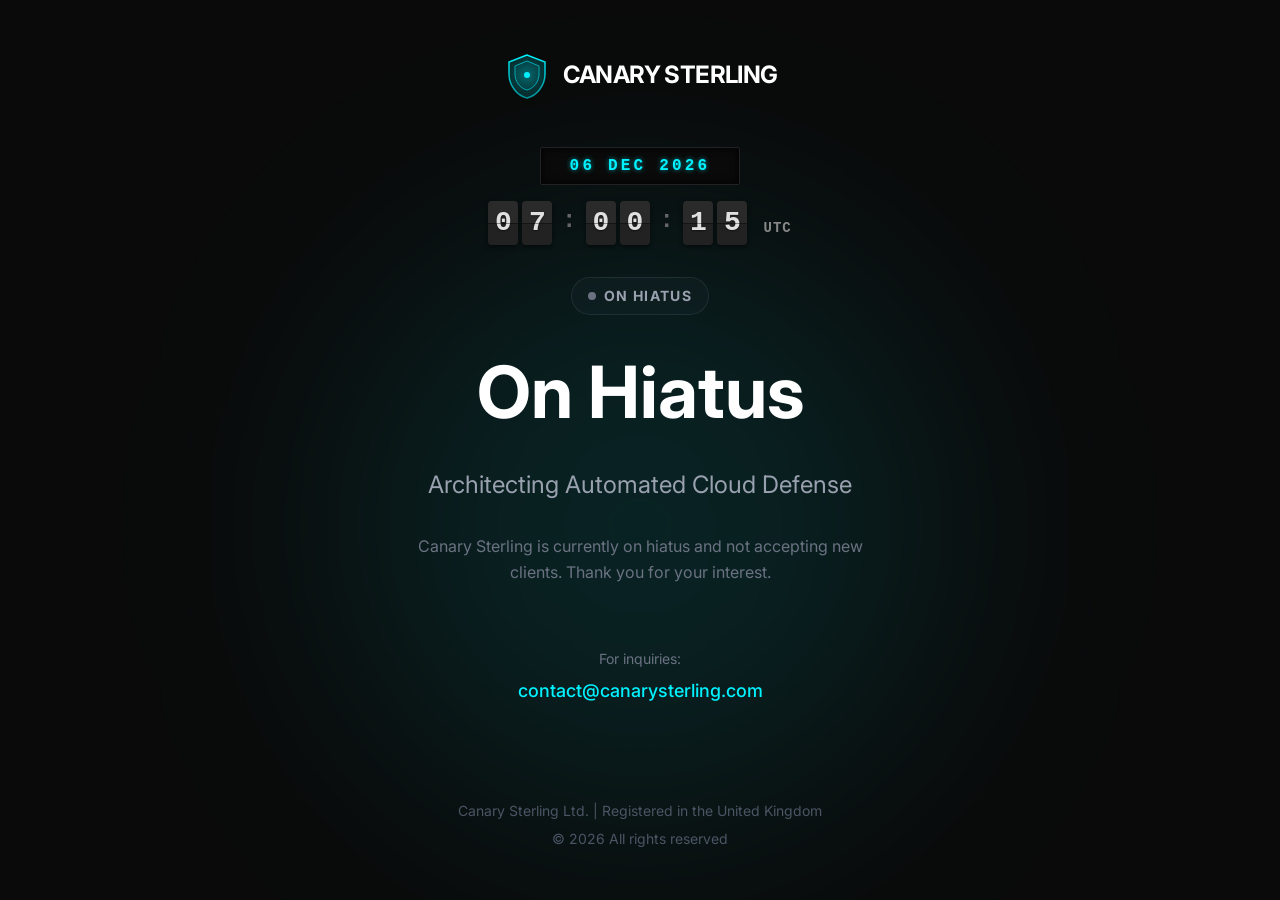
==== commit 32a101d7: "deploy: sync from monorepo com-canarysterling/www" ====
--- a/index.html
+++ b/index.html
@@ -1,14 +1 @@
-<!DOCTYPE html><html lang="en"> <head><meta charset="utf-8"><link rel="icon" type="image/svg+xml" href="/favicon.svg"><meta name="viewport" content="width=device-width"><meta name="generator" content="Astro v5.17.2"><title>Canary Sterling | On Hiatus</title><meta name="description" content="Canary Sterling - Automated Cloud Defense. Currently on hiatus."><link rel="preconnect" href="https://fonts.googleapis.com"><link rel="preconnect" href="https://fonts.gstatic.com" crossorigin><link href="https://fonts.googleapis.com/css2?family=Inter:wght@400;600;700&family=Outfit:wght@500;700&display=swap" rel="stylesheet"><link rel="stylesheet" href="/assets/index.C0YIXXWI.css"></head> <body class="bg-[#0A0A0A] text-gray-300"> <main class="min-h-screen flex items-center justify-center p-6"> <div class="max-w-2xl w-full text-center space-y-8"> <!-- Logo / Brand --> <div class="flex items-center justify-center gap-3 mb-12"> <!-- Enhanced Shield Logo --> <svg class="w-12 h-12" viewBox="0 0 48 48" fill="none" xmlns="http://www.w3.org/2000/svg"> <!-- Outer shield glow --> <path d="M24 4L6 11v12c0 11.1 7.68 21.48 18 24 10.32-2.52 18-12.9 18-24V11L24 4z" fill="url(#shieldGlow)" opacity="0.3"></path> <!-- Main shield --> <path d="M24 4L6 11v12c0 11.1 7.68 21.48 18 24 10.32-2.52 18-12.9 18-24V11L24 4z" fill="url(#shieldGradient)" stroke="url(#shieldStroke)" stroke-width="1.5"></path> <!-- Inner geometric pattern --> <path d="M24 10L12 15v8c0 7.4 5.12 14.32 12 16 6.88-1.68 12-8.6 12-16v-8L24 10z" fill="rgba(0, 242, 255, 0.1)" stroke="#00f2ff" stroke-width="1" opacity="0.6"></path> <!-- Center accent --> <circle cx="24" cy="24" r="3" fill="#00f2ff" opacity="0.8"> <animate attributeName="opacity" values="0.8;1;0.8" dur="2s" repeatCount="indefinite"></animate> </circle> <!-- Gradients --> <defs> <linearGradient id="shieldGradient" x1="24" y1="4" x2="24" y2="47" gradientUnits="userSpaceOnUse"> <stop offset="0%" stop-color="rgba(0, 242, 255, 0.15)"></stop> <stop offset="100%" stop-color="rgba(0, 143, 149, 0.25)"></stop> </linearGradient> <linearGradient id="shieldStroke" x1="24" y1="4" x2="24" y2="47" gradientUnits="userSpaceOnUse"> <stop offset="0%" stop-color="#00f2ff"></stop> <stop offset="100%" stop-color="#008f95"></stop> </linearGradient> <radialGradient id="shieldGlow" cx="24" cy="24" r="24" gradientUnits="userSpaceOnUse"> <stop offset="0%" stop-color="#00f2ff"></stop> <stop offset="100%" stop-color="transparent"></stop> </radialGradient> </defs> </svg> <span class="text-2xl font-bold tracking-tight text-white font-outfit uppercase">Canary Sterling</span> </div> <!-- Retro Flip Clock --> <div class="flip-clock-wrapper" data-astro-cid-ghuh2udo> <!-- Date Row: Station Board Style --> <div class="station-board-date" id="station-date" data-astro-cid-ghuh2udo>-- --- ----</div> <!-- Time Row --> <div class="flip-clock-container" data-astro-cid-ghuh2udo> <div class="clock-group" data-astro-cid-ghuh2udo> <div class="flip-card" id="hours-tens" data-astro-cid-ghuh2udo> <div class="top" data-astro-cid-ghuh2udo>0</div> <div class="bottom" data-astro-cid-ghuh2udo>0</div> </div> <div class="flip-card" id="hours-ones" data-astro-cid-ghuh2udo> <div class="top" data-astro-cid-ghuh2udo>0</div> <div class="bottom" data-astro-cid-ghuh2udo>0</div> </div> </div> <div class="separator" data-astro-cid-ghuh2udo>:</div> <div class="clock-group" data-astro-cid-ghuh2udo> <div class="flip-card" id="minutes-tens" data-astro-cid-ghuh2udo> <div class="top" data-astro-cid-ghuh2udo>0</div> <div class="bottom" data-astro-cid-ghuh2udo>0</div> </div> <div class="flip-card" id="minutes-ones" data-astro-cid-ghuh2udo> <div class="top" data-astro-cid-ghuh2udo>0</div> <div class="bottom" data-astro-cid-ghuh2udo>0</div> </div> </div> <div class="separator" data-astro-cid-ghuh2udo>:</div> <div class="clock-group" data-astro-cid-ghuh2udo> <div class="flip-card" id="seconds-tens" data-astro-cid-ghuh2udo> <div class="top" data-astro-cid-ghuh2udo>0</div> <div class="bottom" data-astro-cid-ghuh2udo>0</div> </div> <div class="flip-card" id="seconds-ones" data-astro-cid-ghuh2udo> <div class="top" data-astro-cid-ghuh2udo>0</div> <div class="bottom" data-astro-cid-ghuh2udo>0</div> </div> </div> <div class="utc-label" data-astro-cid-ghuh2udo>UTC</div> </div> </div>  <script type="module">function r(){const t=new Date,s=t.getUTCHours().toString().padStart(2,"0"),e=t.getUTCMinutes().toString().padStart(2,"0"),o=t.getUTCSeconds().toString().padStart(2,"0"),c=t.getUTCDate().toString().padStart(2,"0"),i=["JAN","FEB","MAR","APR","MAY","JUN","JUL","AUG","SEP","OCT","NOV","DEC"][t.getUTCMonth()],d=t.getUTCFullYear().toString();n("hours-tens",s[0]),n("hours-ones",s[1]),n("minutes-tens",e[0]),n("minutes-ones",e[1]),n("seconds-tens",o[0]),n("seconds-ones",o[1]);const a=document.getElementById("station-date");a&&(a.textContent=`${c} ${i} ${d}`)}function n(t,s){const e=document.getElementById(t);if(!e)return;e.querySelector(".digit")?.textContent!==s&&(e.innerHTML=`<span class="digit">${s}</span>`,e.animate([{transform:"scale(1)"},{transform:"scale(0.95)"},{transform:"scale(1)"}],{duration:150,easing:"ease-out"}))}r();setInterval(r,1e3);</script> <!-- Status Badge --> <div class="inline-flex items-center gap-2 px-4 py-2 rounded-full border border-gray-500/20 bg-gray-500/5 text-gray-400 text-sm font-bold tracking-widest uppercase"> <span class="relative flex h-2 w-2"> <span class="relative inline-flex rounded-full h-2 w-2 bg-gray-500"></span> </span>
-On Hiatus
-</div> <!-- Main Heading --> <h1 class="text-5xl md:text-7xl font-bold text-white font-outfit leading-tight">
-On Hiatus
-</h1> <!-- Tagline --> <p class="text-xl md:text-2xl text-gray-400 max-w-xl mx-auto">
-Architecting Automated Cloud Defense
-</p> <!-- Description --> <p class="text-base text-gray-500 max-w-md mx-auto leading-relaxed">
-Canary Sterling is currently on hiatus and not accepting new
-					clients. Thank you for your interest.
-</p> <!-- Contact Info --> <div class="pt-8"> <p class="text-sm text-gray-500 mb-2">For inquiries:</p> <a href="mailto:contact@canarysterling.com" class="text-brand-cyan hover:text-brand-cyan/80 transition-colors text-lg font-medium">
-contact@canarysterling.com
-</a> </div> <!-- Footer --> <footer class="pt-16 text-sm text-gray-600"> <p>
-Canary Sterling Ltd. | Registered in the United Kingdom
-</p> <p class="mt-2">© 2026 All rights reserved</p> </footer> </div> </main> <!-- Animated Background --> <div class="fixed inset-0 -z-10 overflow-hidden pointer-events-none"> <!-- Grid Pattern --> <div class="absolute inset-0 opacity-20" style="background-image: radial-gradient(circle at 2px 2px, rgba(0, 242, 255, 0.05) 1px, transparent 0); background-size: 24px 24px;"></div> <!-- Gradient Glow --> <div class="absolute top-1/4 left-1/2 -translate-x-1/2 w-[600px] h-[600px] bg-brand-cyan/10 blur-[120px] rounded-full"></div> </div> </body></html>+<!DOCTYPE html><html lang="en"><head><meta charset="utf-8"><link rel="icon" type="image/svg+xml" href="/favicon.svg"><meta name="viewport" content="width=device-width"><meta name="generator" content="Astro v7.2.0"><title>Canary Sterling | On Hiatus</title><meta name="description" content="Canary Sterling - Automated Cloud Defense. Currently on hiatus."><link rel="preconnect" href="https://fonts.googleapis.com"><link rel="preconnect" href="https://fonts.gstatic.com" crossorigin><link href="https://fonts.googleapis.com/css2?family=Inter:wght@400;600;700&family=Outfit:wght@500;700&display=swap" rel="stylesheet"><link rel="stylesheet" href="/assets/index.UXic2LZb.css"></head><body class="bg-[#0A0A0A] text-gray-300"><main class="min-h-screen flex items-center justify-center p-6"><div class="max-w-2xl w-full text-center space-y-8"><!-- Logo / Brand --><div class="flex items-center justify-center gap-3 mb-12"><!-- Enhanced Shield Logo --><svg class="w-12 h-12" viewBox="0 0 48 48" fill="none" xmlns="http://www.w3.org/2000/svg"><!-- Outer shield glow --><path d="M24 4L6 11v12c0 11.1 7.68 21.48 18 24 10.32-2.52 18-12.9 18-24V11L24 4z" fill="url(#shieldGlow)" opacity="0.3"></path><!-- Main shield --><path d="M24 4L6 11v12c0 11.1 7.68 21.48 18 24 10.32-2.52 18-12.9 18-24V11L24 4z" fill="url(#shieldGradient)" stroke="url(#shieldStroke)" stroke-width="1.5"></path><!-- Inner geometric pattern --><path d="M24 10L12 15v8c0 7.4 5.12 14.32 12 16 6.88-1.68 12-8.6 12-16v-8L24 10z" fill="rgba(0, 242, 255, 0.1)" stroke="#00f2ff" stroke-width="1" opacity="0.6"></path><!-- Center accent --><circle cx="24" cy="24" r="3" fill="#00f2ff" opacity="0.8"><animate attributeName="opacity" values="0.8;1;0.8" dur="2s" repeatCount="indefinite"></animate></circle><!-- Gradients --><defs><linearGradient id="shieldGradient" x1="24" y1="4" x2="24" y2="47" gradientUnits="userSpaceOnUse"><stop offset="0%" stop-color="rgba(0, 242, 255, 0.15)"></stop><stop offset="100%" stop-color="rgba(0, 143, 149, 0.25)"></stop></linearGradient><linearGradient id="shieldStroke" x1="24" y1="4" x2="24" y2="47" gradientUnits="userSpaceOnUse"><stop offset="0%" stop-color="#00f2ff"></stop><stop offset="100%" stop-color="#008f95"></stop></linearGradient><radialGradient id="shieldGlow" cx="24" cy="24" r="24" gradientUnits="userSpaceOnUse"><stop offset="0%" stop-color="#00f2ff"></stop><stop offset="100%" stop-color="transparent"></stop></radialGradient></defs></svg><span class="text-2xl font-bold tracking-tight text-white font-outfit uppercase">Canary Sterling</span></div><!-- Retro Flip Clock --><div class="flip-clock-wrapper" data-astro-cid-5nyyrax2><!-- Date Row: Station Board Style --><div class="station-board-date" id="station-date" data-astro-cid-5nyyrax2>-- --- ----</div><!-- Time Row --><div class="flip-clock-container" data-astro-cid-5nyyrax2><div class="clock-group" data-astro-cid-5nyyrax2><div class="flip-card" id="hours-tens" data-astro-cid-5nyyrax2><div class="top" data-astro-cid-5nyyrax2>0</div><div class="bottom" data-astro-cid-5nyyrax2>0</div></div><div class="flip-card" id="hours-ones" data-astro-cid-5nyyrax2><div class="top" data-astro-cid-5nyyrax2>0</div><div class="bottom" data-astro-cid-5nyyrax2>0</div></div></div><div class="separator" data-astro-cid-5nyyrax2>:</div><div class="clock-group" data-astro-cid-5nyyrax2><div class="flip-card" id="minutes-tens" data-astro-cid-5nyyrax2><div class="top" data-astro-cid-5nyyrax2>0</div><div class="bottom" data-astro-cid-5nyyrax2>0</div></div><div class="flip-card" id="minutes-ones" data-astro-cid-5nyyrax2><div class="top" data-astro-cid-5nyyrax2>0</div><div class="bottom" data-astro-cid-5nyyrax2>0</div></div></div><div class="separator" data-astro-cid-5nyyrax2>:</div><div class="clock-group" data-astro-cid-5nyyrax2><div class="flip-card" id="seconds-tens" data-astro-cid-5nyyrax2><div class="top" data-astro-cid-5nyyrax2>0</div><div class="bottom" data-astro-cid-5nyyrax2>0</div></div><div class="flip-card" id="seconds-ones" data-astro-cid-5nyyrax2><div class="top" data-astro-cid-5nyyrax2>0</div><div class="bottom" data-astro-cid-5nyyrax2>0</div></div></div><div class="utc-label" data-astro-cid-5nyyrax2>UTC</div></div></div><script type="module">function e(){let e=new Date,n=e.getUTCHours().toString().padStart(2,`0`),r=e.getUTCMinutes().toString().padStart(2,`0`),i=e.getUTCSeconds().toString().padStart(2,`0`),a=e.getUTCDate().toString().padStart(2,`0`),o=[`JAN`,`FEB`,`MAR`,`APR`,`MAY`,`JUN`,`JUL`,`AUG`,`SEP`,`OCT`,`NOV`,`DEC`][e.getUTCMonth()],s=e.getUTCFullYear().toString();t(`hours-tens`,n[0]),t(`hours-ones`,n[1]),t(`minutes-tens`,r[0]),t(`minutes-ones`,r[1]),t(`seconds-tens`,i[0]),t(`seconds-ones`,i[1]);let c=document.getElementById(`station-date`);c&&(c.textContent=`${a} ${o} ${s}`)}function t(e,t){let n=document.getElementById(e);n&&n.querySelector(`.digit`)?.textContent!==t&&(n.innerHTML=`<span class="digit">${t}</span>`,n.animate([{transform:`scale(1)`},{transform:`scale(0.95)`},{transform:`scale(1)`}],{duration:150,easing:`ease-out`}))}e(),setInterval(e,1e3);</script><!-- Status Badge --><div class="inline-flex items-center gap-2 px-4 py-2 rounded-full border border-gray-500/20 bg-gray-500/5 text-gray-400 text-sm font-bold tracking-widest uppercase"><span class="relative flex h-2 w-2"><span class="relative inline-flex rounded-full h-2 w-2 bg-gray-500"></span></span>On Hiatus</div><!-- Main Heading --><h1 class="text-5xl md:text-7xl font-bold text-white font-outfit leading-tight">On Hiatus</h1><!-- Tagline --><p class="text-xl md:text-2xl text-gray-400 max-w-xl mx-auto">Architecting Automated Cloud Defense</p><!-- Description --><p class="text-base text-gray-500 max-w-md mx-auto leading-relaxed">Canary Sterling is currently on hiatus and not accepting new clients. Thank you for your interest.</p><!-- Contact Info --><div class="pt-8"><p class="text-sm text-gray-500 mb-2">For inquiries:</p><a href="mailto:contact@canarysterling.com" class="text-brand-cyan hover:text-brand-cyan/80 transition-colors text-lg font-medium">contact@canarysterling.com</a></div><!-- Footer --><footer class="pt-16 text-sm text-gray-600"><p>Canary Sterling Ltd. | Registered in the United Kingdom</p><p class="mt-2">© 2026 All rights reserved</p></footer></div></main><!-- Animated Background --><div class="fixed inset-0 -z-10 overflow-hidden pointer-events-none"><!-- Grid Pattern --><div class="absolute inset-0 opacity-20" style="background-image: radial-gradient(circle at 2px 2px, rgba(0, 242, 255, 0.05) 1px, transparent 0); background-size: 24px 24px;"></div><!-- Gradient Glow --><div class="absolute top-1/4 left-1/2 -translate-x-1/2 w-[600px] h-[600px] bg-brand-cyan/10 blur-[120px] rounded-full"></div></div></body></html>
--- a/assets/index.UXic2LZb.css
+++ b/assets/index.UXic2LZb.css
@@ -0,0 +1,2 @@
+/*! tailwindcss v4.1.18 | MIT License | https://tailwindcss.com */
+@layer properties{@supports (((-webkit-hyphens:none)) and (not (margin-trim:inline))) or ((-moz-orient:inline) and (not (color:rgb(from red r g b)))){*,:before,:after,::backdrop{--tw-translate-x:0;--tw-translate-y:0;--tw-translate-z:0;--tw-rotate-x:initial;--tw-rotate-y:initial;--tw-rotate-z:initial;--tw-skew-x:initial;--tw-skew-y:initial;--tw-space-y-reverse:0;--tw-border-style:solid;--tw-leading:initial;--tw-font-weight:initial;--tw-tracking:initial;--tw-blur:initial;--tw-brightness:initial;--tw-contrast:initial;--tw-grayscale:initial;--tw-hue-rotate:initial;--tw-invert:initial;--tw-opacity:initial;--tw-saturate:initial;--tw-sepia:initial;--tw-drop-shadow:initial;--tw-drop-shadow-color:initial;--tw-drop-shadow-alpha:100%;--tw-drop-shadow-size:initial;--tw-ease:initial}}}@layer theme{:root,:host{--font-sans:ui-sans-serif,system-ui,sans-serif,"Apple Color Emoji","Segoe UI Emoji","Segoe UI Symbol","Noto Color Emoji";--font-mono:ui-monospace,SFMono-Regular,Menlo,Monaco,Consolas,"Liberation Mono","Courier New",monospace;--color-gray-300:oklch(87.2% .01 258.338);--color-gray-400:oklch(70.7% .022 261.325);--color-gray-500:oklch(55.1% .027 264.364);--color-gray-600:oklch(44.6% .03 256.802);--color-white:#fff;--spacing:.25rem;--container-md:28rem;--container-xl:36rem;--container-2xl:42rem;--text-sm:.875rem;--text-sm--line-height:calc(1.25/.875);--text-base:1rem;--text-base--line-height:calc(1.5/1);--text-lg:1.125rem;--text-lg--line-height:calc(1.75/1.125);--text-xl:1.25rem;--text-xl--line-height:calc(1.75/1.25);--text-2xl:1.5rem;--text-2xl--line-height:calc(2/1.5);--text-5xl:3rem;--text-5xl--line-height:1;--text-7xl:4.5rem;--text-7xl--line-height:1;--font-weight-medium:500;--font-weight-bold:700;--tracking-tight:-.025em;--tracking-widest:.1em;--leading-tight:1.25;--leading-relaxed:1.625;--ease-out:cubic-bezier(0,0,.2,1);--default-transition-duration:.15s;--default-transition-timing-function:cubic-bezier(.4,0,.2,1);--default-font-family:var(--font-sans);--default-mono-font-family:var(--font-mono);--color-brand-cyan:var(--color-brand-cyan);--color-brand-teal:var(--color-brand-teal);--color-bg-dark:var(--color-bg-dark);--color-bg-card:var(--color-bg-card)}}@layer base{*,:after,:before,::backdrop{box-sizing:border-box;border:0 solid;margin:0;padding:0}::file-selector-button{box-sizing:border-box;border:0 solid;margin:0;padding:0}html,:host{-webkit-text-size-adjust:100%;tab-size:4;line-height:1.5;font-family:var(--default-font-family,ui-sans-serif,system-ui,sans-serif,"Apple Color Emoji","Segoe UI Emoji","Segoe UI Symbol","Noto Color Emoji");font-feature-settings:var(--default-font-feature-settings,normal);font-variation-settings:var(--default-font-variation-settings,normal);-webkit-tap-highlight-color:transparent}hr{height:0;color:inherit;border-top-width:1px}abbr:where([title]){text-decoration:underline dotted}h1,h2,h3,h4,h5,h6{font-size:inherit;font-weight:inherit}a{color:inherit;-webkit-text-decoration:inherit;-webkit-text-decoration:inherit;-webkit-text-decoration:inherit;text-decoration:inherit}b,strong{font-weight:bolder}code,kbd,samp,pre{font-family:var(--default-mono-font-family,ui-monospace,SFMono-Regular,Menlo,Monaco,Consolas,"Liberation Mono","Courier New",monospace);font-feature-settings:var(--default-mono-font-feature-settings,normal);font-variation-settings:var(--default-mono-font-variation-settings,normal);font-size:1em}small{font-size:80%}sub,sup{vertical-align:baseline;font-size:75%;line-height:0;position:relative}sub{bottom:-.25em}sup{top:-.5em}table{text-indent:0;border-color:inherit;border-collapse:collapse}:-moz-focusring{outline:auto}progress{vertical-align:baseline}summary{display:list-item}ol,ul,menu{list-style:none}img,svg,video,canvas,audio,iframe,embed,object{vertical-align:middle;display:block}img,video{max-width:100%;height:auto}button,input,select,optgroup,textarea{font:inherit;font-feature-settings:inherit;font-variation-settings:inherit;letter-spacing:inherit;color:inherit;opacity:1;background-color:#0000;border-radius:0}::file-selector-button{font:inherit;font-feature-settings:inherit;font-variation-settings:inherit;letter-spacing:inherit;color:inherit;opacity:1;background-color:#0000;border-radius:0}:where(select:is([multiple],[size])) optgroup{font-weight:bolder}:where(select:is([multiple],[size])) optgroup option{padding-inline-start:20px}::file-selector-button{margin-inline-end:4px}::placeholder{opacity:1}@supports (not ((-webkit-appearance:-apple-pay-button))) or (contain-intrinsic-size:1px){::placeholder{color:currentColor}@supports (color:color-mix(in lab, red, red)){::placeholder{color:color-mix(in oklab,currentcolor 50%,transparent)}}}textarea{resize:vertical}::-webkit-search-decoration{-webkit-appearance:none}::-webkit-date-and-time-value{min-height:1lh;text-align:inherit}::-webkit-datetime-edit{display:inline-flex}::-webkit-datetime-edit-fields-wrapper{padding:0}::-webkit-datetime-edit{padding-block:0}::-webkit-datetime-edit-year-field{padding-block:0}::-webkit-datetime-edit-month-field{padding-block:0}::-webkit-datetime-edit-day-field{padding-block:0}::-webkit-datetime-edit-hour-field{padding-block:0}::-webkit-datetime-edit-minute-field{padding-block:0}::-webkit-datetime-edit-second-field{padding-block:0}::-webkit-datetime-edit-millisecond-field{padding-block:0}::-webkit-datetime-edit-meridiem-field{padding-block:0}::-webkit-calendar-picker-indicator{line-height:1}:-moz-ui-invalid{box-shadow:none}button,input:where([type=button],[type=reset],[type=submit]){appearance:button}::file-selector-button{appearance:button}::-webkit-inner-spin-button{height:auto}::-webkit-outer-spin-button{height:auto}[hidden]:where(:not([hidden=until-found])){display:none!important}}@layer components;@layer utilities{.pointer-events-none{pointer-events:none}.absolute{position:absolute}.fixed{position:fixed}.relative{position:relative}.inset-0{inset:calc(var(--spacing)*0)}.top-1\/4{top:25%}.left-1\/2{left:50%}.-z-10{z-index:calc(10*-1)}.mx-auto{margin-inline:auto}.mt-2{margin-top:calc(var(--spacing)*2)}.mb-2{margin-bottom:calc(var(--spacing)*2)}.mb-12{margin-bottom:calc(var(--spacing)*12)}.flex{display:flex}.inline-flex{display:inline-flex}.h-2{height:calc(var(--spacing)*2)}.h-12{height:calc(var(--spacing)*12)}.h-\[600px\]{height:600px}.min-h-screen{min-height:100vh}.w-2{width:calc(var(--spacing)*2)}.w-12{width:calc(var(--spacing)*12)}.w-\[600px\]{width:600px}.w-full{width:100%}.max-w-2xl{max-width:var(--container-2xl)}.max-w-md{max-width:var(--container-md)}.max-w-xl{max-width:var(--container-xl)}.-translate-x-1\/2{--tw-translate-x:calc(calc(1/2*100%)*-1);translate:var(--tw-translate-x)var(--tw-translate-y)}.transform{transform:var(--tw-rotate-x,)var(--tw-rotate-y,)var(--tw-rotate-z,)var(--tw-skew-x,)var(--tw-skew-y,)}.items-center{align-items:center}.justify-center{justify-content:center}.gap-2{gap:calc(var(--spacing)*2)}.gap-3{gap:calc(var(--spacing)*3)}:where(.space-y-8>:not(:last-child)){--tw-space-y-reverse:0;margin-block-start:calc(calc(var(--spacing)*8)*var(--tw-space-y-reverse));margin-block-end:calc(calc(var(--spacing)*8)*calc(1 - var(--tw-space-y-reverse)))}.overflow-hidden{overflow:hidden}.rounded-full{border-radius:3.40282e38px}.border{border-style:var(--tw-border-style);border-width:1px}.border-gray-500\/20{border-color:#6a728233}@supports (color:color-mix(in lab, red, red)){.border-gray-500\/20{border-color:color-mix(in oklab,var(--color-gray-500)20%,transparent)}}.bg-\[\#0A0A0A\]{background-color:#0a0a0a}.bg-brand-cyan\/10{background-color:var(--color-brand-cyan)}@supports (color:color-mix(in lab, red, red)){.bg-brand-cyan\/10{background-color:color-mix(in oklab,var(--color-brand-cyan)10%,transparent)}}.bg-gray-500{background-color:var(--color-gray-500)}.bg-gray-500\/5{background-color:#6a72820d}@supports (color:color-mix(in lab, red, red)){.bg-gray-500\/5{background-color:color-mix(in oklab,var(--color-gray-500)5%,transparent)}}.p-6{padding:calc(var(--spacing)*6)}.px-4{padding-inline:calc(var(--spacing)*4)}.py-2{padding-block:calc(var(--spacing)*2)}.pt-8{padding-top:calc(var(--spacing)*8)}.pt-16{padding-top:calc(var(--spacing)*16)}.text-center{text-align:center}.text-2xl{font-size:var(--text-2xl);line-height:var(--tw-leading,var(--text-2xl--line-height))}.text-5xl{font-size:var(--text-5xl);line-height:var(--tw-leading,var(--text-5xl--line-height))}.text-base{font-size:var(--text-base);line-height:var(--tw-leading,var(--text-base--line-height))}.text-lg{font-size:var(--text-lg);line-height:var(--tw-leading,var(--text-lg--line-height))}.text-sm{font-size:var(--text-sm);line-height:var(--tw-leading,var(--text-sm--line-height))}.text-xl{font-size:var(--text-xl);line-height:var(--tw-leading,var(--text-xl--line-height))}.leading-relaxed{--tw-leading:var(--leading-relaxed);line-height:var(--leading-relaxed)}.leading-tight{--tw-leading:var(--leading-tight);line-height:var(--leading-tight)}.font-bold{--tw-font-weight:var(--font-weight-bold);font-weight:var(--font-weight-bold)}.font-medium{--tw-font-weight:var(--font-weight-medium);font-weight:var(--font-weight-medium)}.tracking-tight{--tw-tracking:var(--tracking-tight);letter-spacing:var(--tracking-tight)}.tracking-widest{--tw-tracking:var(--tracking-widest);letter-spacing:var(--tracking-widest)}.text-brand-cyan{color:var(--color-brand-cyan)}.text-gray-300{color:var(--color-gray-300)}.text-gray-400{color:var(--color-gray-400)}.text-gray-500{color:var(--color-gray-500)}.text-gray-600{color:var(--color-gray-600)}.text-white{color:var(--color-white)}.uppercase{text-transform:uppercase}.opacity-20{opacity:.2}.blur-\[120px\]{--tw-blur:blur(120px);filter:var(--tw-blur,)var(--tw-brightness,)var(--tw-contrast,)var(--tw-grayscale,)var(--tw-hue-rotate,)var(--tw-invert,)var(--tw-saturate,)var(--tw-sepia,)var(--tw-drop-shadow,)}.transition-colors{transition-property:color,background-color,border-color,outline-color,text-decoration-color,fill,stroke,--tw-gradient-from,--tw-gradient-via,--tw-gradient-to;transition-timing-function:var(--tw-ease,var(--default-transition-timing-function));transition-duration:var(--tw-duration,var(--default-transition-duration))}.ease-out{--tw-ease:var(--ease-out);transition-timing-function:var(--ease-out)}@media (hover:hover){.hover\:text-brand-cyan\/80:hover{color:var(--color-brand-cyan)}@supports (color:color-mix(in lab, red, red)){.hover\:text-brand-cyan\/80:hover{color:color-mix(in oklab,var(--color-brand-cyan)80%,transparent)}}}@media (width>=48rem){.md\:text-2xl{font-size:var(--text-2xl);line-height:var(--tw-leading,var(--text-2xl--line-height))}.md\:text-7xl{font-size:var(--text-7xl);line-height:var(--tw-leading,var(--text-7xl--line-height))}}}:root{--color-brand-cyan:#00f2ff;--color-brand-teal:#008f95;--color-bg-dark:#0a0a0a;--color-bg-card:#141414}body{background-color:var(--color-bg-dark);color:#e5e5e5;font-family:Inter,system-ui,-apple-system,sans-serif}.glass-card{backdrop-filter:blur(10px);background:#141414b3;border:1px solid #00f2ff1a;border-radius:12px}.cyan-glow{text-shadow:0 0 10px #00f2ff80}.cyan-border-glow{box-shadow:0 0 15px #00f2ff33}@property --tw-translate-x{syntax:"*";inherits:false;initial-value:0}@property --tw-translate-y{syntax:"*";inherits:false;initial-value:0}@property --tw-translate-z{syntax:"*";inherits:false;initial-value:0}@property --tw-rotate-x{syntax:"*";inherits:false}@property --tw-rotate-y{syntax:"*";inherits:false}@property --tw-rotate-z{syntax:"*";inherits:false}@property --tw-skew-x{syntax:"*";inherits:false}@property --tw-skew-y{syntax:"*";inherits:false}@property --tw-space-y-reverse{syntax:"*";inherits:false;initial-value:0}@property --tw-border-style{syntax:"*";inherits:false;initial-value:solid}@property --tw-leading{syntax:"*";inherits:false}@property --tw-font-weight{syntax:"*";inherits:false}@property --tw-tracking{syntax:"*";inherits:false}@property --tw-blur{syntax:"*";inherits:false}@property --tw-brightness{syntax:"*";inherits:false}@property --tw-contrast{syntax:"*";inherits:false}@property --tw-grayscale{syntax:"*";inherits:false}@property --tw-hue-rotate{syntax:"*";inherits:false}@property --tw-invert{syntax:"*";inherits:false}@property --tw-opacity{syntax:"*";inherits:false}@property --tw-saturate{syntax:"*";inherits:false}@property --tw-sepia{syntax:"*";inherits:false}@property --tw-drop-shadow{syntax:"*";inherits:false}@property --tw-drop-shadow-color{syntax:"*";inherits:false}@property --tw-drop-shadow-alpha{syntax:"<percentage>";inherits:false;initial-value:100%}@property --tw-drop-shadow-size{syntax:"*";inherits:false}@property --tw-ease{syntax:"*";inherits:false}.flip-clock-wrapper[data-astro-cid-5nyyrax2]{flex-direction:column;align-items:center;gap:.5rem;margin-bottom:2rem;font-family:Courier New,Courier,monospace;display:flex}.station-board-date[data-astro-cid-5nyyrax2]{letter-spacing:.2em;color:#00f2ff;text-shadow:0 0 5px #00f2ff99;text-align:center;text-transform:uppercase;background:#0a0a0a;border:1px solid #222;border-radius:2px;justify-content:center;align-items:center;min-width:200px;margin-bottom:.5rem;padding:.4rem 1.2rem;font-family:Courier New,monospace;font-size:1rem;font-weight:700;display:flex;box-shadow:inset 0 0 8px #000}.flip-clock-container[data-astro-cid-5nyyrax2]{justify-content:center;align-items:center;gap:.5rem;display:flex}.clock-group[data-astro-cid-5nyyrax2]{gap:.25rem;display:flex}.flip-card[data-astro-cid-5nyyrax2]{color:#e0e0e0;text-shadow:0 1px 2px #00000080;perspective:200px;background:linear-gradient(#2a2a2a 50%,#222 50%);border-radius:4px;justify-content:center;align-items:center;width:30px;height:44px;font-size:28px;font-weight:700;display:flex;position:relative;box-shadow:0 2px 4px #00000080}.flip-card[data-astro-cid-5nyyrax2] .top[data-astro-cid-5nyyrax2],.flip-card[data-astro-cid-5nyyrax2] .bottom[data-astro-cid-5nyyrax2]{text-align:center;backface-visibility:hidden;background-color:#2a2a2a;width:100%;height:50%;position:absolute;left:0;overflow:hidden}.flip-card[data-astro-cid-5nyyrax2] .top[data-astro-cid-5nyyrax2]{border-bottom:1px solid #111;border-radius:4px 4px 0 0;line-height:44px;top:0}.flip-card[data-astro-cid-5nyyrax2] .bottom[data-astro-cid-5nyyrax2]{border-top:1px solid #111;border-radius:0 0 4px 4px;justify-content:center;align-items:flex-end;line-height:0;display:flex;bottom:0}.flip-card[data-astro-cid-5nyyrax2] .bottom[data-astro-cid-5nyyrax2]:after{content:attr(data-value);display:block;transform:translateY(-50%)}.separator[data-astro-cid-5nyyrax2]{color:#666;margin:0 .1rem;padding-bottom:4px;font-size:24px;font-weight:700}.utc-label[data-astro-cid-5nyyrax2]{color:#888;letter-spacing:1px;align-self:flex-end;margin-bottom:6px;margin-left:.5rem;font-size:14px;font-weight:700}.flip-card[data-astro-cid-5nyyrax2]:before{content:"";opacity:.4;z-index:10;background:#000;width:100%;height:1px;position:absolute;top:50%;left:0}.digit[data-astro-cid-5nyyrax2]{z-index:5}
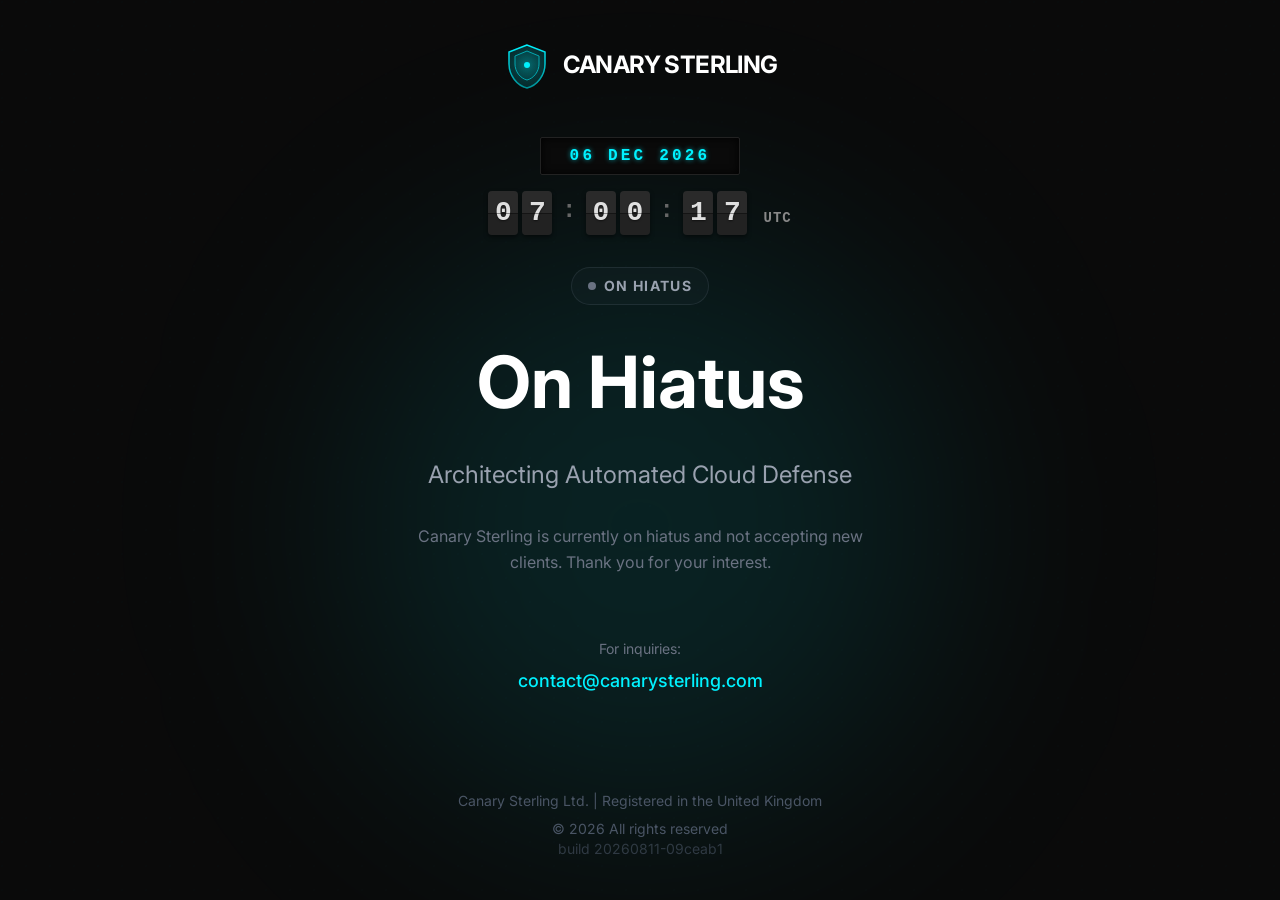
==== commit 3befaef2: "deploy: build stamp at /version.json and in the footer" ====
--- a/index.html
+++ b/index.html
@@ -1 +1 @@
-<!DOCTYPE html><html lang="en"><head><meta charset="utf-8"><link rel="icon" type="image/svg+xml" href="/favicon.svg"><meta name="viewport" content="width=device-width"><meta name="generator" content="Astro v7.2.0"><title>Canary Sterling | On Hiatus</title><meta name="description" content="Canary Sterling - Automated Cloud Defense. Currently on hiatus."><link rel="preconnect" href="https://fonts.googleapis.com"><link rel="preconnect" href="https://fonts.gstatic.com" crossorigin><link href="https://fonts.googleapis.com/css2?family=Inter:wght@400;600;700&family=Outfit:wght@500;700&display=swap" rel="stylesheet"><link rel="stylesheet" href="/assets/index.UXic2LZb.css"></head><body class="bg-[#0A0A0A] text-gray-300"><main class="min-h-screen flex items-center justify-center p-6"><div class="max-w-2xl w-full text-center space-y-8"><!-- Logo / Brand --><div class="flex items-center justify-center gap-3 mb-12"><!-- Enhanced Shield Logo --><svg class="w-12 h-12" viewBox="0 0 48 48" fill="none" xmlns="http://www.w3.org/2000/svg"><!-- Outer shield glow --><path d="M24 4L6 11v12c0 11.1 7.68 21.48 18 24 10.32-2.52 18-12.9 18-24V11L24 4z" fill="url(#shieldGlow)" opacity="0.3"></path><!-- Main shield --><path d="M24 4L6 11v12c0 11.1 7.68 21.48 18 24 10.32-2.52 18-12.9 18-24V11L24 4z" fill="url(#shieldGradient)" stroke="url(#shieldStroke)" stroke-width="1.5"></path><!-- Inner geometric pattern --><path d="M24 10L12 15v8c0 7.4 5.12 14.32 12 16 6.88-1.68 12-8.6 12-16v-8L24 10z" fill="rgba(0, 242, 255, 0.1)" stroke="#00f2ff" stroke-width="1" opacity="0.6"></path><!-- Center accent --><circle cx="24" cy="24" r="3" fill="#00f2ff" opacity="0.8"><animate attributeName="opacity" values="0.8;1;0.8" dur="2s" repeatCount="indefinite"></animate></circle><!-- Gradients --><defs><linearGradient id="shieldGradient" x1="24" y1="4" x2="24" y2="47" gradientUnits="userSpaceOnUse"><stop offset="0%" stop-color="rgba(0, 242, 255, 0.15)"></stop><stop offset="100%" stop-color="rgba(0, 143, 149, 0.25)"></stop></linearGradient><linearGradient id="shieldStroke" x1="24" y1="4" x2="24" y2="47" gradientUnits="userSpaceOnUse"><stop offset="0%" stop-color="#00f2ff"></stop><stop offset="100%" stop-color="#008f95"></stop></linearGradient><radialGradient id="shieldGlow" cx="24" cy="24" r="24" gradientUnits="userSpaceOnUse"><stop offset="0%" stop-color="#00f2ff"></stop><stop offset="100%" stop-color="transparent"></stop></radialGradient></defs></svg><span class="text-2xl font-bold tracking-tight text-white font-outfit uppercase">Canary Sterling</span></div><!-- Retro Flip Clock --><div class="flip-clock-wrapper" data-astro-cid-5nyyrax2><!-- Date Row: Station Board Style --><div class="station-board-date" id="station-date" data-astro-cid-5nyyrax2>-- --- ----</div><!-- Time Row --><div class="flip-clock-container" data-astro-cid-5nyyrax2><div class="clock-group" data-astro-cid-5nyyrax2><div class="flip-card" id="hours-tens" data-astro-cid-5nyyrax2><div class="top" data-astro-cid-5nyyrax2>0</div><div class="bottom" data-astro-cid-5nyyrax2>0</div></div><div class="flip-card" id="hours-ones" data-astro-cid-5nyyrax2><div class="top" data-astro-cid-5nyyrax2>0</div><div class="bottom" data-astro-cid-5nyyrax2>0</div></div></div><div class="separator" data-astro-cid-5nyyrax2>:</div><div class="clock-group" data-astro-cid-5nyyrax2><div class="flip-card" id="minutes-tens" data-astro-cid-5nyyrax2><div class="top" data-astro-cid-5nyyrax2>0</div><div class="bottom" data-astro-cid-5nyyrax2>0</div></div><div class="flip-card" id="minutes-ones" data-astro-cid-5nyyrax2><div class="top" data-astro-cid-5nyyrax2>0</div><div class="bottom" data-astro-cid-5nyyrax2>0</div></div></div><div class="separator" data-astro-cid-5nyyrax2>:</div><div class="clock-group" data-astro-cid-5nyyrax2><div class="flip-card" id="seconds-tens" data-astro-cid-5nyyrax2><div class="top" data-astro-cid-5nyyrax2>0</div><div class="bottom" data-astro-cid-5nyyrax2>0</div></div><div class="flip-card" id="seconds-ones" data-astro-cid-5nyyrax2><div class="top" data-astro-cid-5nyyrax2>0</div><div class="bottom" data-astro-cid-5nyyrax2>0</div></div></div><div class="utc-label" data-astro-cid-5nyyrax2>UTC</div></div></div><script type="module">function e(){let e=new Date,n=e.getUTCHours().toString().padStart(2,`0`),r=e.getUTCMinutes().toString().padStart(2,`0`),i=e.getUTCSeconds().toString().padStart(2,`0`),a=e.getUTCDate().toString().padStart(2,`0`),o=[`JAN`,`FEB`,`MAR`,`APR`,`MAY`,`JUN`,`JUL`,`AUG`,`SEP`,`OCT`,`NOV`,`DEC`][e.getUTCMonth()],s=e.getUTCFullYear().toString();t(`hours-tens`,n[0]),t(`hours-ones`,n[1]),t(`minutes-tens`,r[0]),t(`minutes-ones`,r[1]),t(`seconds-tens`,i[0]),t(`seconds-ones`,i[1]);let c=document.getElementById(`station-date`);c&&(c.textContent=`${a} ${o} ${s}`)}function t(e,t){let n=document.getElementById(e);n&&n.querySelector(`.digit`)?.textContent!==t&&(n.innerHTML=`<span class="digit">${t}</span>`,n.animate([{transform:`scale(1)`},{transform:`scale(0.95)`},{transform:`scale(1)`}],{duration:150,easing:`ease-out`}))}e(),setInterval(e,1e3);</script><!-- Status Badge --><div class="inline-flex items-center gap-2 px-4 py-2 rounded-full border border-gray-500/20 bg-gray-500/5 text-gray-400 text-sm font-bold tracking-widest uppercase"><span class="relative flex h-2 w-2"><span class="relative inline-flex rounded-full h-2 w-2 bg-gray-500"></span></span>On Hiatus</div><!-- Main Heading --><h1 class="text-5xl md:text-7xl font-bold text-white font-outfit leading-tight">On Hiatus</h1><!-- Tagline --><p class="text-xl md:text-2xl text-gray-400 max-w-xl mx-auto">Architecting Automated Cloud Defense</p><!-- Description --><p class="text-base text-gray-500 max-w-md mx-auto leading-relaxed">Canary Sterling is currently on hiatus and not accepting new clients. Thank you for your interest.</p><!-- Contact Info --><div class="pt-8"><p class="text-sm text-gray-500 mb-2">For inquiries:</p><a href="mailto:contact@canarysterling.com" class="text-brand-cyan hover:text-brand-cyan/80 transition-colors text-lg font-medium">contact@canarysterling.com</a></div><!-- Footer --><footer class="pt-16 text-sm text-gray-600"><p>Canary Sterling Ltd. | Registered in the United Kingdom</p><p class="mt-2">© 2026 All rights reserved</p></footer></div></main><!-- Animated Background --><div class="fixed inset-0 -z-10 overflow-hidden pointer-events-none"><!-- Grid Pattern --><div class="absolute inset-0 opacity-20" style="background-image: radial-gradient(circle at 2px 2px, rgba(0, 242, 255, 0.05) 1px, transparent 0); background-size: 24px 24px;"></div><!-- Gradient Glow --><div class="absolute top-1/4 left-1/2 -translate-x-1/2 w-[600px] h-[600px] bg-brand-cyan/10 blur-[120px] rounded-full"></div></div></body></html>+<!DOCTYPE html><html lang="en"><head><meta name="build" content="20260811-09ceab1"><meta charset="utf-8"><link rel="icon" type="image/svg+xml" href="/favicon.svg"><meta name="viewport" content="width=device-width"><meta name="generator" content="Astro v7.2.0"><title>Canary Sterling | On Hiatus</title><meta name="description" content="Canary Sterling - Automated Cloud Defense. Currently on hiatus."><link rel="preconnect" href="https://fonts.googleapis.com"><link rel="preconnect" href="https://fonts.gstatic.com" crossorigin><link href="https://fonts.googleapis.com/css2?family=Inter:wght@400;600;700&family=Outfit:wght@500;700&display=swap" rel="stylesheet"><link rel="stylesheet" href="/assets/index.D3UNiTEe.css"></head><body class="bg-[#0A0A0A] text-gray-300"><main class="min-h-screen flex items-center justify-center p-6"><div class="max-w-2xl w-full text-center space-y-8"><!-- Logo / Brand --><div class="flex items-center justify-center gap-3 mb-12"><!-- Enhanced Shield Logo --><svg class="w-12 h-12" viewBox="0 0 48 48" fill="none" xmlns="http://www.w3.org/2000/svg"><!-- Outer shield glow --><path d="M24 4L6 11v12c0 11.1 7.68 21.48 18 24 10.32-2.52 18-12.9 18-24V11L24 4z" fill="url(#shieldGlow)" opacity="0.3"></path><!-- Main shield --><path d="M24 4L6 11v12c0 11.1 7.68 21.48 18 24 10.32-2.52 18-12.9 18-24V11L24 4z" fill="url(#shieldGradient)" stroke="url(#shieldStroke)" stroke-width="1.5"></path><!-- Inner geometric pattern --><path d="M24 10L12 15v8c0 7.4 5.12 14.32 12 16 6.88-1.68 12-8.6 12-16v-8L24 10z" fill="rgba(0, 242, 255, 0.1)" stroke="#00f2ff" stroke-width="1" opacity="0.6"></path><!-- Center accent --><circle cx="24" cy="24" r="3" fill="#00f2ff" opacity="0.8"><animate attributeName="opacity" values="0.8;1;0.8" dur="2s" repeatCount="indefinite"></animate></circle><!-- Gradients --><defs><linearGradient id="shieldGradient" x1="24" y1="4" x2="24" y2="47" gradientUnits="userSpaceOnUse"><stop offset="0%" stop-color="rgba(0, 242, 255, 0.15)"></stop><stop offset="100%" stop-color="rgba(0, 143, 149, 0.25)"></stop></linearGradient><linearGradient id="shieldStroke" x1="24" y1="4" x2="24" y2="47" gradientUnits="userSpaceOnUse"><stop offset="0%" stop-color="#00f2ff"></stop><stop offset="100%" stop-color="#008f95"></stop></linearGradient><radialGradient id="shieldGlow" cx="24" cy="24" r="24" gradientUnits="userSpaceOnUse"><stop offset="0%" stop-color="#00f2ff"></stop><stop offset="100%" stop-color="transparent"></stop></radialGradient></defs></svg><span class="text-2xl font-bold tracking-tight text-white font-outfit uppercase">Canary Sterling</span></div><!-- Retro Flip Clock --><div class="flip-clock-wrapper" data-astro-cid-5nyyrax2><!-- Date Row: Station Board Style --><div class="station-board-date" id="station-date" data-astro-cid-5nyyrax2>-- --- ----</div><!-- Time Row --><div class="flip-clock-container" data-astro-cid-5nyyrax2><div class="clock-group" data-astro-cid-5nyyrax2><div class="flip-card" id="hours-tens" data-astro-cid-5nyyrax2><div class="top" data-astro-cid-5nyyrax2>0</div><div class="bottom" data-astro-cid-5nyyrax2>0</div></div><div class="flip-card" id="hours-ones" data-astro-cid-5nyyrax2><div class="top" data-astro-cid-5nyyrax2>0</div><div class="bottom" data-astro-cid-5nyyrax2>0</div></div></div><div class="separator" data-astro-cid-5nyyrax2>:</div><div class="clock-group" data-astro-cid-5nyyrax2><div class="flip-card" id="minutes-tens" data-astro-cid-5nyyrax2><div class="top" data-astro-cid-5nyyrax2>0</div><div class="bottom" data-astro-cid-5nyyrax2>0</div></div><div class="flip-card" id="minutes-ones" data-astro-cid-5nyyrax2><div class="top" data-astro-cid-5nyyrax2>0</div><div class="bottom" data-astro-cid-5nyyrax2>0</div></div></div><div class="separator" data-astro-cid-5nyyrax2>:</div><div class="clock-group" data-astro-cid-5nyyrax2><div class="flip-card" id="seconds-tens" data-astro-cid-5nyyrax2><div class="top" data-astro-cid-5nyyrax2>0</div><div class="bottom" data-astro-cid-5nyyrax2>0</div></div><div class="flip-card" id="seconds-ones" data-astro-cid-5nyyrax2><div class="top" data-astro-cid-5nyyrax2>0</div><div class="bottom" data-astro-cid-5nyyrax2>0</div></div></div><div class="utc-label" data-astro-cid-5nyyrax2>UTC</div></div></div><script type="module">function e(){let e=new Date,n=e.getUTCHours().toString().padStart(2,`0`),r=e.getUTCMinutes().toString().padStart(2,`0`),i=e.getUTCSeconds().toString().padStart(2,`0`),a=e.getUTCDate().toString().padStart(2,`0`),o=[`JAN`,`FEB`,`MAR`,`APR`,`MAY`,`JUN`,`JUL`,`AUG`,`SEP`,`OCT`,`NOV`,`DEC`][e.getUTCMonth()],s=e.getUTCFullYear().toString();t(`hours-tens`,n[0]),t(`hours-ones`,n[1]),t(`minutes-tens`,r[0]),t(`minutes-ones`,r[1]),t(`seconds-tens`,i[0]),t(`seconds-ones`,i[1]);let c=document.getElementById(`station-date`);c&&(c.textContent=`${a} ${o} ${s}`)}function t(e,t){let n=document.getElementById(e);n&&n.querySelector(`.digit`)?.textContent!==t&&(n.innerHTML=`<span class="digit">${t}</span>`,n.animate([{transform:`scale(1)`},{transform:`scale(0.95)`},{transform:`scale(1)`}],{duration:150,easing:`ease-out`}))}e(),setInterval(e,1e3);</script><!-- Status Badge --><div class="inline-flex items-center gap-2 px-4 py-2 rounded-full border border-gray-500/20 bg-gray-500/5 text-gray-400 text-sm font-bold tracking-widest uppercase"><span class="relative flex h-2 w-2"><span class="relative inline-flex rounded-full h-2 w-2 bg-gray-500"></span></span>On Hiatus</div><!-- Main Heading --><h1 class="text-5xl md:text-7xl font-bold text-white font-outfit leading-tight">On Hiatus</h1><!-- Tagline --><p class="text-xl md:text-2xl text-gray-400 max-w-xl mx-auto">Architecting Automated Cloud Defense</p><!-- Description --><p class="text-base text-gray-500 max-w-md mx-auto leading-relaxed">Canary Sterling is currently on hiatus and not accepting new clients. Thank you for your interest.</p><!-- Contact Info --><div class="pt-8"><p class="text-sm text-gray-500 mb-2">For inquiries:</p><a href="mailto:contact@canarysterling.com" class="text-brand-cyan hover:text-brand-cyan/80 transition-colors text-lg font-medium">contact@canarysterling.com</a></div><!-- Footer --><footer class="pt-16 text-sm text-gray-600"><p>Canary Sterling Ltd. | Registered in the United Kingdom</p><p class="mt-2">© 2026 All rights reserved</p><span class="opacity-60">build 20260811-09ceab1</span></footer></div></main><!-- Animated Background --><div class="fixed inset-0 -z-10 overflow-hidden pointer-events-none"><!-- Grid Pattern --><div class="absolute inset-0 opacity-20" style="background-image: radial-gradient(circle at 2px 2px, rgba(0, 242, 255, 0.05) 1px, transparent 0); background-size: 24px 24px;"></div><!-- Gradient Glow --><div class="absolute top-1/4 left-1/2 -translate-x-1/2 w-[600px] h-[600px] bg-brand-cyan/10 blur-[120px] rounded-full"></div></div></body></html>
--- a/assets/index.D3UNiTEe.css
+++ b/assets/index.D3UNiTEe.css
@@ -0,0 +1,2 @@
+/*! tailwindcss v4.1.18 | MIT License | https://tailwindcss.com */
+@layer properties{@supports (((-webkit-hyphens:none)) and (not (margin-trim:inline))) or ((-moz-orient:inline) and (not (color:rgb(from red r g b)))){*,:before,:after,::backdrop{--tw-translate-x:0;--tw-translate-y:0;--tw-translate-z:0;--tw-rotate-x:initial;--tw-rotate-y:initial;--tw-rotate-z:initial;--tw-skew-x:initial;--tw-skew-y:initial;--tw-space-y-reverse:0;--tw-border-style:solid;--tw-leading:initial;--tw-font-weight:initial;--tw-tracking:initial;--tw-blur:initial;--tw-brightness:initial;--tw-contrast:initial;--tw-grayscale:initial;--tw-hue-rotate:initial;--tw-invert:initial;--tw-opacity:initial;--tw-saturate:initial;--tw-sepia:initial;--tw-drop-shadow:initial;--tw-drop-shadow-color:initial;--tw-drop-shadow-alpha:100%;--tw-drop-shadow-size:initial;--tw-ease:initial}}}@layer theme{:root,:host{--font-sans:ui-sans-serif,system-ui,sans-serif,"Apple Color Emoji","Segoe UI Emoji","Segoe UI Symbol","Noto Color Emoji";--font-mono:ui-monospace,SFMono-Regular,Menlo,Monaco,Consolas,"Liberation Mono","Courier New",monospace;--color-gray-300:oklch(87.2% .01 258.338);--color-gray-400:oklch(70.7% .022 261.325);--color-gray-500:oklch(55.1% .027 264.364);--color-gray-600:oklch(44.6% .03 256.802);--color-white:#fff;--spacing:.25rem;--container-md:28rem;--container-xl:36rem;--container-2xl:42rem;--text-sm:.875rem;--text-sm--line-height:calc(1.25/.875);--text-base:1rem;--text-base--line-height:calc(1.5/1);--text-lg:1.125rem;--text-lg--line-height:calc(1.75/1.125);--text-xl:1.25rem;--text-xl--line-height:calc(1.75/1.25);--text-2xl:1.5rem;--text-2xl--line-height:calc(2/1.5);--text-5xl:3rem;--text-5xl--line-height:1;--text-7xl:4.5rem;--text-7xl--line-height:1;--font-weight-medium:500;--font-weight-bold:700;--tracking-tight:-.025em;--tracking-widest:.1em;--leading-tight:1.25;--leading-relaxed:1.625;--ease-out:cubic-bezier(0,0,.2,1);--default-transition-duration:.15s;--default-transition-timing-function:cubic-bezier(.4,0,.2,1);--default-font-family:var(--font-sans);--default-mono-font-family:var(--font-mono);--color-brand-cyan:var(--color-brand-cyan);--color-brand-teal:var(--color-brand-teal);--color-bg-dark:var(--color-bg-dark);--color-bg-card:var(--color-bg-card)}}@layer base{*,:after,:before,::backdrop{box-sizing:border-box;border:0 solid;margin:0;padding:0}::file-selector-button{box-sizing:border-box;border:0 solid;margin:0;padding:0}html,:host{-webkit-text-size-adjust:100%;tab-size:4;line-height:1.5;font-family:var(--default-font-family,ui-sans-serif,system-ui,sans-serif,"Apple Color Emoji","Segoe UI Emoji","Segoe UI Symbol","Noto Color Emoji");font-feature-settings:var(--default-font-feature-settings,normal);font-variation-settings:var(--default-font-variation-settings,normal);-webkit-tap-highlight-color:transparent}hr{height:0;color:inherit;border-top-width:1px}abbr:where([title]){text-decoration:underline dotted}h1,h2,h3,h4,h5,h6{font-size:inherit;font-weight:inherit}a{color:inherit;-webkit-text-decoration:inherit;-webkit-text-decoration:inherit;-webkit-text-decoration:inherit;text-decoration:inherit}b,strong{font-weight:bolder}code,kbd,samp,pre{font-family:var(--default-mono-font-family,ui-monospace,SFMono-Regular,Menlo,Monaco,Consolas,"Liberation Mono","Courier New",monospace);font-feature-settings:var(--default-mono-font-feature-settings,normal);font-variation-settings:var(--default-mono-font-variation-settings,normal);font-size:1em}small{font-size:80%}sub,sup{vertical-align:baseline;font-size:75%;line-height:0;position:relative}sub{bottom:-.25em}sup{top:-.5em}table{text-indent:0;border-color:inherit;border-collapse:collapse}:-moz-focusring{outline:auto}progress{vertical-align:baseline}summary{display:list-item}ol,ul,menu{list-style:none}img,svg,video,canvas,audio,iframe,embed,object{vertical-align:middle;display:block}img,video{max-width:100%;height:auto}button,input,select,optgroup,textarea{font:inherit;font-feature-settings:inherit;font-variation-settings:inherit;letter-spacing:inherit;color:inherit;opacity:1;background-color:#0000;border-radius:0}::file-selector-button{font:inherit;font-feature-settings:inherit;font-variation-settings:inherit;letter-spacing:inherit;color:inherit;opacity:1;background-color:#0000;border-radius:0}:where(select:is([multiple],[size])) optgroup{font-weight:bolder}:where(select:is([multiple],[size])) optgroup option{padding-inline-start:20px}::file-selector-button{margin-inline-end:4px}::placeholder{opacity:1}@supports (not ((-webkit-appearance:-apple-pay-button))) or (contain-intrinsic-size:1px){::placeholder{color:currentColor}@supports (color:color-mix(in lab, red, red)){::placeholder{color:color-mix(in oklab,currentcolor 50%,transparent)}}}textarea{resize:vertical}::-webkit-search-decoration{-webkit-appearance:none}::-webkit-date-and-time-value{min-height:1lh;text-align:inherit}::-webkit-datetime-edit{display:inline-flex}::-webkit-datetime-edit-fields-wrapper{padding:0}::-webkit-datetime-edit{padding-block:0}::-webkit-datetime-edit-year-field{padding-block:0}::-webkit-datetime-edit-month-field{padding-block:0}::-webkit-datetime-edit-day-field{padding-block:0}::-webkit-datetime-edit-hour-field{padding-block:0}::-webkit-datetime-edit-minute-field{padding-block:0}::-webkit-datetime-edit-second-field{padding-block:0}::-webkit-datetime-edit-millisecond-field{padding-block:0}::-webkit-datetime-edit-meridiem-field{padding-block:0}::-webkit-calendar-picker-indicator{line-height:1}:-moz-ui-invalid{box-shadow:none}button,input:where([type=button],[type=reset],[type=submit]){appearance:button}::file-selector-button{appearance:button}::-webkit-inner-spin-button{height:auto}::-webkit-outer-spin-button{height:auto}[hidden]:where(:not([hidden=until-found])){display:none!important}}@layer components;@layer utilities{.pointer-events-none{pointer-events:none}.absolute{position:absolute}.fixed{position:fixed}.relative{position:relative}.inset-0{inset:calc(var(--spacing)*0)}.top-1\/4{top:25%}.left-1\/2{left:50%}.-z-10{z-index:calc(10*-1)}.mx-auto{margin-inline:auto}.mt-2{margin-top:calc(var(--spacing)*2)}.mb-2{margin-bottom:calc(var(--spacing)*2)}.mb-12{margin-bottom:calc(var(--spacing)*12)}.flex{display:flex}.inline-flex{display:inline-flex}.h-2{height:calc(var(--spacing)*2)}.h-12{height:calc(var(--spacing)*12)}.h-\[600px\]{height:600px}.min-h-screen{min-height:100vh}.w-2{width:calc(var(--spacing)*2)}.w-12{width:calc(var(--spacing)*12)}.w-\[600px\]{width:600px}.w-full{width:100%}.max-w-2xl{max-width:var(--container-2xl)}.max-w-md{max-width:var(--container-md)}.max-w-xl{max-width:var(--container-xl)}.-translate-x-1\/2{--tw-translate-x:calc(calc(1/2*100%)*-1);translate:var(--tw-translate-x)var(--tw-translate-y)}.transform{transform:var(--tw-rotate-x,)var(--tw-rotate-y,)var(--tw-rotate-z,)var(--tw-skew-x,)var(--tw-skew-y,)}.items-center{align-items:center}.justify-center{justify-content:center}.gap-2{gap:calc(var(--spacing)*2)}.gap-3{gap:calc(var(--spacing)*3)}:where(.space-y-8>:not(:last-child)){--tw-space-y-reverse:0;margin-block-start:calc(calc(var(--spacing)*8)*var(--tw-space-y-reverse));margin-block-end:calc(calc(var(--spacing)*8)*calc(1 - var(--tw-space-y-reverse)))}.overflow-hidden{overflow:hidden}.rounded-full{border-radius:3.40282e38px}.border{border-style:var(--tw-border-style);border-width:1px}.border-gray-500\/20{border-color:#6a728233}@supports (color:color-mix(in lab, red, red)){.border-gray-500\/20{border-color:color-mix(in oklab,var(--color-gray-500)20%,transparent)}}.bg-\[\#0A0A0A\]{background-color:#0a0a0a}.bg-brand-cyan\/10{background-color:var(--color-brand-cyan)}@supports (color:color-mix(in lab, red, red)){.bg-brand-cyan\/10{background-color:color-mix(in oklab,var(--color-brand-cyan)10%,transparent)}}.bg-gray-500{background-color:var(--color-gray-500)}.bg-gray-500\/5{background-color:#6a72820d}@supports (color:color-mix(in lab, red, red)){.bg-gray-500\/5{background-color:color-mix(in oklab,var(--color-gray-500)5%,transparent)}}.p-6{padding:calc(var(--spacing)*6)}.px-4{padding-inline:calc(var(--spacing)*4)}.py-2{padding-block:calc(var(--spacing)*2)}.pt-8{padding-top:calc(var(--spacing)*8)}.pt-16{padding-top:calc(var(--spacing)*16)}.text-center{text-align:center}.text-2xl{font-size:var(--text-2xl);line-height:var(--tw-leading,var(--text-2xl--line-height))}.text-5xl{font-size:var(--text-5xl);line-height:var(--tw-leading,var(--text-5xl--line-height))}.text-base{font-size:var(--text-base);line-height:var(--tw-leading,var(--text-base--line-height))}.text-lg{font-size:var(--text-lg);line-height:var(--tw-leading,var(--text-lg--line-height))}.text-sm{font-size:var(--text-sm);line-height:var(--tw-leading,var(--text-sm--line-height))}.text-xl{font-size:var(--text-xl);line-height:var(--tw-leading,var(--text-xl--line-height))}.leading-relaxed{--tw-leading:var(--leading-relaxed);line-height:var(--leading-relaxed)}.leading-tight{--tw-leading:var(--leading-tight);line-height:var(--leading-tight)}.font-bold{--tw-font-weight:var(--font-weight-bold);font-weight:var(--font-weight-bold)}.font-medium{--tw-font-weight:var(--font-weight-medium);font-weight:var(--font-weight-medium)}.tracking-tight{--tw-tracking:var(--tracking-tight);letter-spacing:var(--tracking-tight)}.tracking-widest{--tw-tracking:var(--tracking-widest);letter-spacing:var(--tracking-widest)}.text-brand-cyan{color:var(--color-brand-cyan)}.text-gray-300{color:var(--color-gray-300)}.text-gray-400{color:var(--color-gray-400)}.text-gray-500{color:var(--color-gray-500)}.text-gray-600{color:var(--color-gray-600)}.text-white{color:var(--color-white)}.uppercase{text-transform:uppercase}.opacity-20{opacity:.2}.opacity-60{opacity:.6}.blur-\[120px\]{--tw-blur:blur(120px);filter:var(--tw-blur,)var(--tw-brightness,)var(--tw-contrast,)var(--tw-grayscale,)var(--tw-hue-rotate,)var(--tw-invert,)var(--tw-saturate,)var(--tw-sepia,)var(--tw-drop-shadow,)}.transition-colors{transition-property:color,background-color,border-color,outline-color,text-decoration-color,fill,stroke,--tw-gradient-from,--tw-gradient-via,--tw-gradient-to;transition-timing-function:var(--tw-ease,var(--default-transition-timing-function));transition-duration:var(--tw-duration,var(--default-transition-duration))}.ease-out{--tw-ease:var(--ease-out);transition-timing-function:var(--ease-out)}@media (hover:hover){.hover\:text-brand-cyan\/80:hover{color:var(--color-brand-cyan)}@supports (color:color-mix(in lab, red, red)){.hover\:text-brand-cyan\/80:hover{color:color-mix(in oklab,var(--color-brand-cyan)80%,transparent)}}}@media (width>=48rem){.md\:text-2xl{font-size:var(--text-2xl);line-height:var(--tw-leading,var(--text-2xl--line-height))}.md\:text-7xl{font-size:var(--text-7xl);line-height:var(--tw-leading,var(--text-7xl--line-height))}}}:root{--color-brand-cyan:#00f2ff;--color-brand-teal:#008f95;--color-bg-dark:#0a0a0a;--color-bg-card:#141414}body{background-color:var(--color-bg-dark);color:#e5e5e5;font-family:Inter,system-ui,-apple-system,sans-serif}.glass-card{backdrop-filter:blur(10px);background:#141414b3;border:1px solid #00f2ff1a;border-radius:12px}.cyan-glow{text-shadow:0 0 10px #00f2ff80}.cyan-border-glow{box-shadow:0 0 15px #00f2ff33}@property --tw-translate-x{syntax:"*";inherits:false;initial-value:0}@property --tw-translate-y{syntax:"*";inherits:false;initial-value:0}@property --tw-translate-z{syntax:"*";inherits:false;initial-value:0}@property --tw-rotate-x{syntax:"*";inherits:false}@property --tw-rotate-y{syntax:"*";inherits:false}@property --tw-rotate-z{syntax:"*";inherits:false}@property --tw-skew-x{syntax:"*";inherits:false}@property --tw-skew-y{syntax:"*";inherits:false}@property --tw-space-y-reverse{syntax:"*";inherits:false;initial-value:0}@property --tw-border-style{syntax:"*";inherits:false;initial-value:solid}@property --tw-leading{syntax:"*";inherits:false}@property --tw-font-weight{syntax:"*";inherits:false}@property --tw-tracking{syntax:"*";inherits:false}@property --tw-blur{syntax:"*";inherits:false}@property --tw-brightness{syntax:"*";inherits:false}@property --tw-contrast{syntax:"*";inherits:false}@property --tw-grayscale{syntax:"*";inherits:false}@property --tw-hue-rotate{syntax:"*";inherits:false}@property --tw-invert{syntax:"*";inherits:false}@property --tw-opacity{syntax:"*";inherits:false}@property --tw-saturate{syntax:"*";inherits:false}@property --tw-sepia{syntax:"*";inherits:false}@property --tw-drop-shadow{syntax:"*";inherits:false}@property --tw-drop-shadow-color{syntax:"*";inherits:false}@property --tw-drop-shadow-alpha{syntax:"<percentage>";inherits:false;initial-value:100%}@property --tw-drop-shadow-size{syntax:"*";inherits:false}@property --tw-ease{syntax:"*";inherits:false}.flip-clock-wrapper[data-astro-cid-5nyyrax2]{flex-direction:column;align-items:center;gap:.5rem;margin-bottom:2rem;font-family:Courier New,Courier,monospace;display:flex}.station-board-date[data-astro-cid-5nyyrax2]{letter-spacing:.2em;color:#00f2ff;text-shadow:0 0 5px #00f2ff99;text-align:center;text-transform:uppercase;background:#0a0a0a;border:1px solid #222;border-radius:2px;justify-content:center;align-items:center;min-width:200px;margin-bottom:.5rem;padding:.4rem 1.2rem;font-family:Courier New,monospace;font-size:1rem;font-weight:700;display:flex;box-shadow:inset 0 0 8px #000}.flip-clock-container[data-astro-cid-5nyyrax2]{justify-content:center;align-items:center;gap:.5rem;display:flex}.clock-group[data-astro-cid-5nyyrax2]{gap:.25rem;display:flex}.flip-card[data-astro-cid-5nyyrax2]{color:#e0e0e0;text-shadow:0 1px 2px #00000080;perspective:200px;background:linear-gradient(#2a2a2a 50%,#222 50%);border-radius:4px;justify-content:center;align-items:center;width:30px;height:44px;font-size:28px;font-weight:700;display:flex;position:relative;box-shadow:0 2px 4px #00000080}.flip-card[data-astro-cid-5nyyrax2] .top[data-astro-cid-5nyyrax2],.flip-card[data-astro-cid-5nyyrax2] .bottom[data-astro-cid-5nyyrax2]{text-align:center;backface-visibility:hidden;background-color:#2a2a2a;width:100%;height:50%;position:absolute;left:0;overflow:hidden}.flip-card[data-astro-cid-5nyyrax2] .top[data-astro-cid-5nyyrax2]{border-bottom:1px solid #111;border-radius:4px 4px 0 0;line-height:44px;top:0}.flip-card[data-astro-cid-5nyyrax2] .bottom[data-astro-cid-5nyyrax2]{border-top:1px solid #111;border-radius:0 0 4px 4px;justify-content:center;align-items:flex-end;line-height:0;display:flex;bottom:0}.flip-card[data-astro-cid-5nyyrax2] .bottom[data-astro-cid-5nyyrax2]:after{content:attr(data-value);display:block;transform:translateY(-50%)}.separator[data-astro-cid-5nyyrax2]{color:#666;margin:0 .1rem;padding-bottom:4px;font-size:24px;font-weight:700}.utc-label[data-astro-cid-5nyyrax2]{color:#888;letter-spacing:1px;align-self:flex-end;margin-bottom:6px;margin-left:.5rem;font-size:14px;font-weight:700}.flip-card[data-astro-cid-5nyyrax2]:before{content:"";opacity:.4;z-index:10;background:#000;width:100%;height:1px;position:absolute;top:50%;left:0}.digit[data-astro-cid-5nyyrax2]{z-index:5}
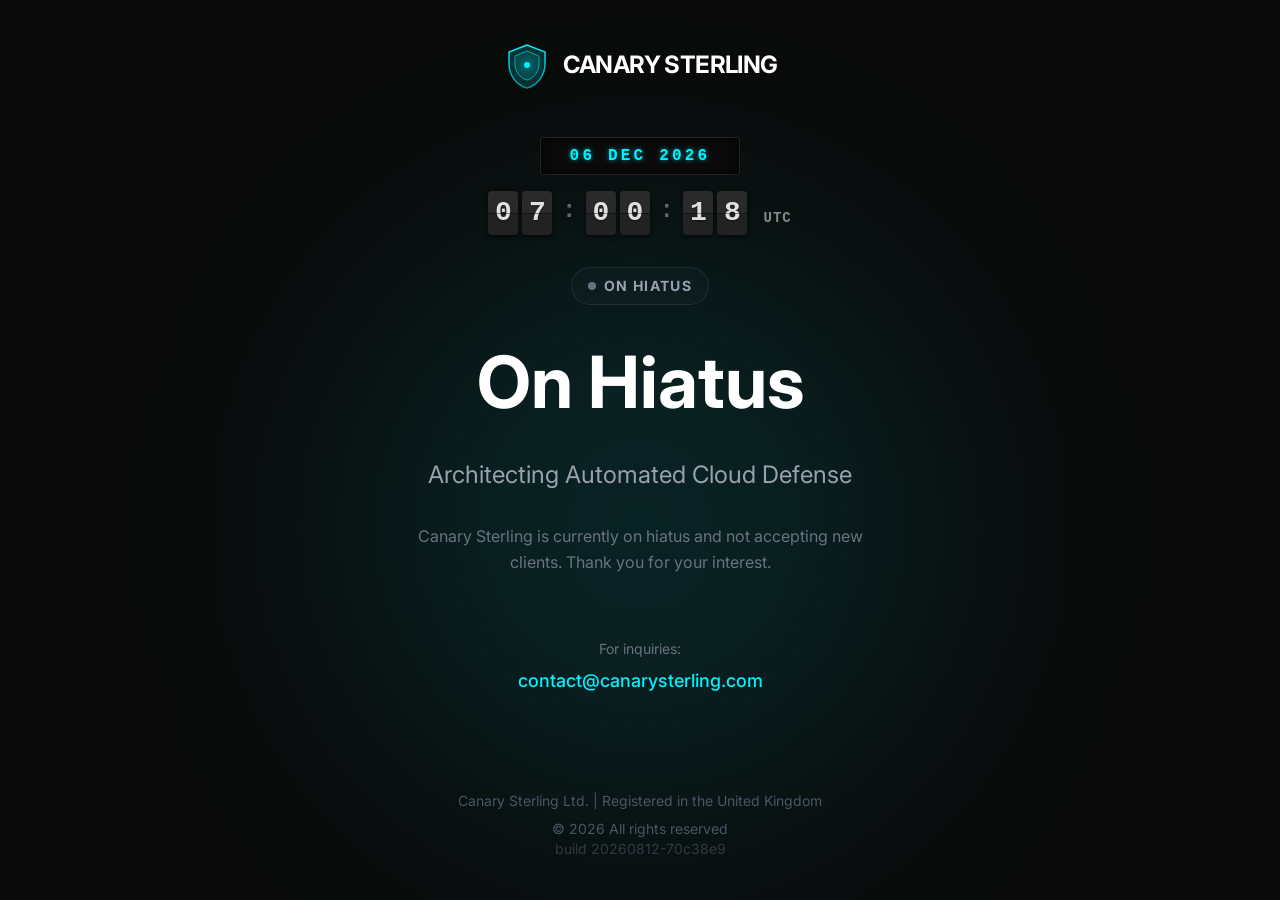
==== commit dc54ec58: "deploy: sync from monorepo com-canarysterling/www" ====
--- a/index.html
+++ b/index.html
@@ -1 +1,2 @@
-<!DOCTYPE html><html lang="en"><head><meta name="build" content="20260811-09ceab1"><meta charset="utf-8"><link rel="icon" type="image/svg+xml" href="/favicon.svg"><meta name="viewport" content="width=device-width"><meta name="generator" content="Astro v7.2.0"><title>Canary Sterling | On Hiatus</title><meta name="description" content="Canary Sterling - Automated Cloud Defense. Currently on hiatus."><link rel="preconnect" href="https://fonts.googleapis.com"><link rel="preconnect" href="https://fonts.gstatic.com" crossorigin><link href="https://fonts.googleapis.com/css2?family=Inter:wght@400;600;700&family=Outfit:wght@500;700&display=swap" rel="stylesheet"><link rel="stylesheet" href="/assets/index.D3UNiTEe.css"></head><body class="bg-[#0A0A0A] text-gray-300"><main class="min-h-screen flex items-center justify-center p-6"><div class="max-w-2xl w-full text-center space-y-8"><!-- Logo / Brand --><div class="flex items-center justify-center gap-3 mb-12"><!-- Enhanced Shield Logo --><svg class="w-12 h-12" viewBox="0 0 48 48" fill="none" xmlns="http://www.w3.org/2000/svg"><!-- Outer shield glow --><path d="M24 4L6 11v12c0 11.1 7.68 21.48 18 24 10.32-2.52 18-12.9 18-24V11L24 4z" fill="url(#shieldGlow)" opacity="0.3"></path><!-- Main shield --><path d="M24 4L6 11v12c0 11.1 7.68 21.48 18 24 10.32-2.52 18-12.9 18-24V11L24 4z" fill="url(#shieldGradient)" stroke="url(#shieldStroke)" stroke-width="1.5"></path><!-- Inner geometric pattern --><path d="M24 10L12 15v8c0 7.4 5.12 14.32 12 16 6.88-1.68 12-8.6 12-16v-8L24 10z" fill="rgba(0, 242, 255, 0.1)" stroke="#00f2ff" stroke-width="1" opacity="0.6"></path><!-- Center accent --><circle cx="24" cy="24" r="3" fill="#00f2ff" opacity="0.8"><animate attributeName="opacity" values="0.8;1;0.8" dur="2s" repeatCount="indefinite"></animate></circle><!-- Gradients --><defs><linearGradient id="shieldGradient" x1="24" y1="4" x2="24" y2="47" gradientUnits="userSpaceOnUse"><stop offset="0%" stop-color="rgba(0, 242, 255, 0.15)"></stop><stop offset="100%" stop-color="rgba(0, 143, 149, 0.25)"></stop></linearGradient><linearGradient id="shieldStroke" x1="24" y1="4" x2="24" y2="47" gradientUnits="userSpaceOnUse"><stop offset="0%" stop-color="#00f2ff"></stop><stop offset="100%" stop-color="#008f95"></stop></linearGradient><radialGradient id="shieldGlow" cx="24" cy="24" r="24" gradientUnits="userSpaceOnUse"><stop offset="0%" stop-color="#00f2ff"></stop><stop offset="100%" stop-color="transparent"></stop></radialGradient></defs></svg><span class="text-2xl font-bold tracking-tight text-white font-outfit uppercase">Canary Sterling</span></div><!-- Retro Flip Clock --><div class="flip-clock-wrapper" data-astro-cid-5nyyrax2><!-- Date Row: Station Board Style --><div class="station-board-date" id="station-date" data-astro-cid-5nyyrax2>-- --- ----</div><!-- Time Row --><div class="flip-clock-container" data-astro-cid-5nyyrax2><div class="clock-group" data-astro-cid-5nyyrax2><div class="flip-card" id="hours-tens" data-astro-cid-5nyyrax2><div class="top" data-astro-cid-5nyyrax2>0</div><div class="bottom" data-astro-cid-5nyyrax2>0</div></div><div class="flip-card" id="hours-ones" data-astro-cid-5nyyrax2><div class="top" data-astro-cid-5nyyrax2>0</div><div class="bottom" data-astro-cid-5nyyrax2>0</div></div></div><div class="separator" data-astro-cid-5nyyrax2>:</div><div class="clock-group" data-astro-cid-5nyyrax2><div class="flip-card" id="minutes-tens" data-astro-cid-5nyyrax2><div class="top" data-astro-cid-5nyyrax2>0</div><div class="bottom" data-astro-cid-5nyyrax2>0</div></div><div class="flip-card" id="minutes-ones" data-astro-cid-5nyyrax2><div class="top" data-astro-cid-5nyyrax2>0</div><div class="bottom" data-astro-cid-5nyyrax2>0</div></div></div><div class="separator" data-astro-cid-5nyyrax2>:</div><div class="clock-group" data-astro-cid-5nyyrax2><div class="flip-card" id="seconds-tens" data-astro-cid-5nyyrax2><div class="top" data-astro-cid-5nyyrax2>0</div><div class="bottom" data-astro-cid-5nyyrax2>0</div></div><div class="flip-card" id="seconds-ones" data-astro-cid-5nyyrax2><div class="top" data-astro-cid-5nyyrax2>0</div><div class="bottom" data-astro-cid-5nyyrax2>0</div></div></div><div class="utc-label" data-astro-cid-5nyyrax2>UTC</div></div></div><script type="module">function e(){let e=new Date,n=e.getUTCHours().toString().padStart(2,`0`),r=e.getUTCMinutes().toString().padStart(2,`0`),i=e.getUTCSeconds().toString().padStart(2,`0`),a=e.getUTCDate().toString().padStart(2,`0`),o=[`JAN`,`FEB`,`MAR`,`APR`,`MAY`,`JUN`,`JUL`,`AUG`,`SEP`,`OCT`,`NOV`,`DEC`][e.getUTCMonth()],s=e.getUTCFullYear().toString();t(`hours-tens`,n[0]),t(`hours-ones`,n[1]),t(`minutes-tens`,r[0]),t(`minutes-ones`,r[1]),t(`seconds-tens`,i[0]),t(`seconds-ones`,i[1]);let c=document.getElementById(`station-date`);c&&(c.textContent=`${a} ${o} ${s}`)}function t(e,t){let n=document.getElementById(e);n&&n.querySelector(`.digit`)?.textContent!==t&&(n.innerHTML=`<span class="digit">${t}</span>`,n.animate([{transform:`scale(1)`},{transform:`scale(0.95)`},{transform:`scale(1)`}],{duration:150,easing:`ease-out`}))}e(),setInterval(e,1e3);</script><!-- Status Badge --><div class="inline-flex items-center gap-2 px-4 py-2 rounded-full border border-gray-500/20 bg-gray-500/5 text-gray-400 text-sm font-bold tracking-widest uppercase"><span class="relative flex h-2 w-2"><span class="relative inline-flex rounded-full h-2 w-2 bg-gray-500"></span></span>On Hiatus</div><!-- Main Heading --><h1 class="text-5xl md:text-7xl font-bold text-white font-outfit leading-tight">On Hiatus</h1><!-- Tagline --><p class="text-xl md:text-2xl text-gray-400 max-w-xl mx-auto">Architecting Automated Cloud Defense</p><!-- Description --><p class="text-base text-gray-500 max-w-md mx-auto leading-relaxed">Canary Sterling is currently on hiatus and not accepting new clients. Thank you for your interest.</p><!-- Contact Info --><div class="pt-8"><p class="text-sm text-gray-500 mb-2">For inquiries:</p><a href="mailto:contact@canarysterling.com" class="text-brand-cyan hover:text-brand-cyan/80 transition-colors text-lg font-medium">contact@canarysterling.com</a></div><!-- Footer --><footer class="pt-16 text-sm text-gray-600"><p>Canary Sterling Ltd. | Registered in the United Kingdom</p><p class="mt-2">© 2026 All rights reserved</p><span class="opacity-60">build 20260811-09ceab1</span></footer></div></main><!-- Animated Background --><div class="fixed inset-0 -z-10 overflow-hidden pointer-events-none"><!-- Grid Pattern --><div class="absolute inset-0 opacity-20" style="background-image: radial-gradient(circle at 2px 2px, rgba(0, 242, 255, 0.05) 1px, transparent 0); background-size: 24px 24px;"></div><!-- Gradient Glow --><div class="absolute top-1/4 left-1/2 -translate-x-1/2 w-[600px] h-[600px] bg-brand-cyan/10 blur-[120px] rounded-full"></div></div></body></html>+<!DOCTYPE html><html lang="en"><head><meta name="build" content="20260812-70c38e9"><meta charset="utf-8"><link rel="icon" type="image/svg+xml" href="/favicon.svg"><meta name="viewport" content="width=device-width"><meta name="generator" content="Astro v7.2.0"><title>Canary Sterling | On Hiatus</title><meta name="description" content="Canary Sterling - Automated Cloud Defense. Currently on hiatus."><link rel="preconnect" href="https://fonts.googleapis.com"><link rel="preconnect" href="https://fonts.gstatic.com" crossorigin><link href="https://fonts.googleapis.com/css2?family=Inter:wght@400;600;700&family=Outfit:wght@500;700&display=swap" rel="stylesheet"><link rel="stylesheet" href="/assets/global.BdVhUI8C.css"><style>.flip-clock-wrapper[data-astro-cid-5nyyrax2]{flex-direction:column;align-items:center;gap:.5rem;margin-bottom:2rem;font-family:Courier New,Courier,monospace;display:flex}.station-board-date[data-astro-cid-5nyyrax2]{letter-spacing:.2em;color:#00f2ff;text-shadow:0 0 5px #00f2ff99;text-align:center;text-transform:uppercase;background:#0a0a0a;border:1px solid #222;border-radius:2px;justify-content:center;align-items:center;min-width:200px;margin-bottom:.5rem;padding:.4rem 1.2rem;font-family:Courier New,monospace;font-size:1rem;font-weight:700;display:flex;box-shadow:inset 0 0 8px #000}.flip-clock-container[data-astro-cid-5nyyrax2]{justify-content:center;align-items:center;gap:.5rem;display:flex}.clock-group[data-astro-cid-5nyyrax2]{gap:.25rem;display:flex}.flip-card[data-astro-cid-5nyyrax2]{color:#e0e0e0;text-shadow:0 1px 2px #00000080;perspective:200px;background:linear-gradient(#2a2a2a 50%,#222 50%);border-radius:4px;justify-content:center;align-items:center;width:30px;height:44px;font-size:28px;font-weight:700;display:flex;position:relative;box-shadow:0 2px 4px #00000080}.flip-card[data-astro-cid-5nyyrax2] .top[data-astro-cid-5nyyrax2],.flip-card[data-astro-cid-5nyyrax2] .bottom[data-astro-cid-5nyyrax2]{text-align:center;backface-visibility:hidden;background-color:#2a2a2a;width:100%;height:50%;position:absolute;left:0;overflow:hidden}.flip-card[data-astro-cid-5nyyrax2] .top[data-astro-cid-5nyyrax2]{border-bottom:1px solid #111;border-radius:4px 4px 0 0;line-height:44px;top:0}.flip-card[data-astro-cid-5nyyrax2] .bottom[data-astro-cid-5nyyrax2]{border-top:1px solid #111;border-radius:0 0 4px 4px;justify-content:center;align-items:flex-end;line-height:0;display:flex;bottom:0}.flip-card[data-astro-cid-5nyyrax2] .bottom[data-astro-cid-5nyyrax2]:after{content:attr(data-value);display:block;transform:translateY(-50%)}.separator[data-astro-cid-5nyyrax2]{color:#666;margin:0 .1rem;padding-bottom:4px;font-size:24px;font-weight:700}.utc-label[data-astro-cid-5nyyrax2]{color:#888;letter-spacing:1px;align-self:flex-end;margin-bottom:6px;margin-left:.5rem;font-size:14px;font-weight:700}.flip-card[data-astro-cid-5nyyrax2]:before{content:"";opacity:.4;z-index:10;background:#000;width:100%;height:1px;position:absolute;top:50%;left:0}.digit[data-astro-cid-5nyyrax2]{z-index:5}
+</style></head><body class="bg-[#0A0A0A] text-gray-300"><main class="min-h-screen flex items-center justify-center p-6"><div class="max-w-2xl w-full text-center space-y-8"><!-- Logo / Brand --><div class="flex items-center justify-center gap-3 mb-12"><!-- Enhanced Shield Logo --><svg class="w-12 h-12" viewBox="0 0 48 48" fill="none" xmlns="http://www.w3.org/2000/svg"><!-- Outer shield glow --><path d="M24 4L6 11v12c0 11.1 7.68 21.48 18 24 10.32-2.52 18-12.9 18-24V11L24 4z" fill="url(#shieldGlow)" opacity="0.3"></path><!-- Main shield --><path d="M24 4L6 11v12c0 11.1 7.68 21.48 18 24 10.32-2.52 18-12.9 18-24V11L24 4z" fill="url(#shieldGradient)" stroke="url(#shieldStroke)" stroke-width="1.5"></path><!-- Inner geometric pattern --><path d="M24 10L12 15v8c0 7.4 5.12 14.32 12 16 6.88-1.68 12-8.6 12-16v-8L24 10z" fill="rgba(0, 242, 255, 0.1)" stroke="#00f2ff" stroke-width="1" opacity="0.6"></path><!-- Center accent --><circle cx="24" cy="24" r="3" fill="#00f2ff" opacity="0.8"><animate attributeName="opacity" values="0.8;1;0.8" dur="2s" repeatCount="indefinite"></animate></circle><!-- Gradients --><defs><linearGradient id="shieldGradient" x1="24" y1="4" x2="24" y2="47" gradientUnits="userSpaceOnUse"><stop offset="0%" stop-color="rgba(0, 242, 255, 0.15)"></stop><stop offset="100%" stop-color="rgba(0, 143, 149, 0.25)"></stop></linearGradient><linearGradient id="shieldStroke" x1="24" y1="4" x2="24" y2="47" gradientUnits="userSpaceOnUse"><stop offset="0%" stop-color="#00f2ff"></stop><stop offset="100%" stop-color="#008f95"></stop></linearGradient><radialGradient id="shieldGlow" cx="24" cy="24" r="24" gradientUnits="userSpaceOnUse"><stop offset="0%" stop-color="#00f2ff"></stop><stop offset="100%" stop-color="transparent"></stop></radialGradient></defs></svg><span class="text-2xl font-bold tracking-tight text-white font-outfit uppercase">Canary Sterling</span></div><!-- Retro Flip Clock --><div class="flip-clock-wrapper" data-astro-cid-5nyyrax2><!-- Date Row: Station Board Style --><div class="station-board-date" id="station-date" data-astro-cid-5nyyrax2>-- --- ----</div><!-- Time Row --><div class="flip-clock-container" data-astro-cid-5nyyrax2><div class="clock-group" data-astro-cid-5nyyrax2><div class="flip-card" id="hours-tens" data-astro-cid-5nyyrax2><div class="top" data-astro-cid-5nyyrax2>0</div><div class="bottom" data-astro-cid-5nyyrax2>0</div></div><div class="flip-card" id="hours-ones" data-astro-cid-5nyyrax2><div class="top" data-astro-cid-5nyyrax2>0</div><div class="bottom" data-astro-cid-5nyyrax2>0</div></div></div><div class="separator" data-astro-cid-5nyyrax2>:</div><div class="clock-group" data-astro-cid-5nyyrax2><div class="flip-card" id="minutes-tens" data-astro-cid-5nyyrax2><div class="top" data-astro-cid-5nyyrax2>0</div><div class="bottom" data-astro-cid-5nyyrax2>0</div></div><div class="flip-card" id="minutes-ones" data-astro-cid-5nyyrax2><div class="top" data-astro-cid-5nyyrax2>0</div><div class="bottom" data-astro-cid-5nyyrax2>0</div></div></div><div class="separator" data-astro-cid-5nyyrax2>:</div><div class="clock-group" data-astro-cid-5nyyrax2><div class="flip-card" id="seconds-tens" data-astro-cid-5nyyrax2><div class="top" data-astro-cid-5nyyrax2>0</div><div class="bottom" data-astro-cid-5nyyrax2>0</div></div><div class="flip-card" id="seconds-ones" data-astro-cid-5nyyrax2><div class="top" data-astro-cid-5nyyrax2>0</div><div class="bottom" data-astro-cid-5nyyrax2>0</div></div></div><div class="utc-label" data-astro-cid-5nyyrax2>UTC</div></div></div><script type="module">function e(){let e=new Date,n=e.getUTCHours().toString().padStart(2,`0`),r=e.getUTCMinutes().toString().padStart(2,`0`),i=e.getUTCSeconds().toString().padStart(2,`0`),a=e.getUTCDate().toString().padStart(2,`0`),o=[`JAN`,`FEB`,`MAR`,`APR`,`MAY`,`JUN`,`JUL`,`AUG`,`SEP`,`OCT`,`NOV`,`DEC`][e.getUTCMonth()],s=e.getUTCFullYear().toString();t(`hours-tens`,n[0]),t(`hours-ones`,n[1]),t(`minutes-tens`,r[0]),t(`minutes-ones`,r[1]),t(`seconds-tens`,i[0]),t(`seconds-ones`,i[1]);let c=document.getElementById(`station-date`);c&&(c.textContent=`${a} ${o} ${s}`)}function t(e,t){let n=document.getElementById(e);n&&n.querySelector(`.digit`)?.textContent!==t&&(n.innerHTML=`<span class="digit">${t}</span>`,n.animate([{transform:`scale(1)`},{transform:`scale(0.95)`},{transform:`scale(1)`}],{duration:150,easing:`ease-out`}))}e(),setInterval(e,1e3);</script><!-- Status Badge --><div class="inline-flex items-center gap-2 px-4 py-2 rounded-full border border-gray-500/20 bg-gray-500/5 text-gray-400 text-sm font-bold tracking-widest uppercase"><span class="relative flex h-2 w-2"><span class="relative inline-flex rounded-full h-2 w-2 bg-gray-500"></span></span>On Hiatus</div><!-- Main Heading --><h1 class="text-5xl md:text-7xl font-bold text-white font-outfit leading-tight">On Hiatus</h1><!-- Tagline --><p class="text-xl md:text-2xl text-gray-400 max-w-xl mx-auto">Architecting Automated Cloud Defense</p><!-- Description --><p class="text-base text-gray-500 max-w-md mx-auto leading-relaxed">Canary Sterling is currently on hiatus and not accepting new clients. Thank you for your interest.</p><!-- Contact Info --><div class="pt-8"><p class="text-sm text-gray-500 mb-2">For inquiries:</p><a href="mailto:contact@canarysterling.com" class="text-brand-cyan hover:text-brand-cyan/80 transition-colors text-lg font-medium">contact@canarysterling.com</a></div><!-- Footer --><footer class="pt-16 text-sm text-gray-600"><p>Canary Sterling Ltd. | Registered in the United Kingdom</p><p class="mt-2">© 2026 All rights reserved</p><span class="opacity-60">build 20260812-70c38e9</span></footer></div></main><!-- Animated Background --><div class="fixed inset-0 -z-10 overflow-hidden pointer-events-none"><!-- Grid Pattern --><div class="absolute inset-0 opacity-20" style="background-image: radial-gradient(circle at 2px 2px, rgba(0, 242, 255, 0.05) 1px, transparent 0); background-size: 24px 24px;"></div><!-- Gradient Glow --><div class="absolute top-1/4 left-1/2 -translate-x-1/2 w-[600px] h-[600px] bg-brand-cyan/10 blur-[120px] rounded-full"></div></div></body></html>
--- a/assets/global.BdVhUI8C.css
+++ b/assets/global.BdVhUI8C.css
@@ -0,0 +1,2 @@
+/*! tailwindcss v4.3.3 | MIT License | https://tailwindcss.com */
+@layer properties{@supports (((-webkit-hyphens:none)) and (not (margin-trim:inline))) or ((-moz-orient:inline) and (not (color:rgb(from red r g b)))){*,:before,:after,::backdrop{--tw-translate-x:0;--tw-translate-y:0;--tw-translate-z:0;--tw-rotate-x:initial;--tw-rotate-y:initial;--tw-rotate-z:initial;--tw-skew-x:initial;--tw-skew-y:initial;--tw-space-y-reverse:0;--tw-border-style:solid;--tw-leading:initial;--tw-font-weight:initial;--tw-tracking:initial;--tw-blur:initial;--tw-brightness:initial;--tw-contrast:initial;--tw-grayscale:initial;--tw-hue-rotate:initial;--tw-invert:initial;--tw-opacity:initial;--tw-saturate:initial;--tw-sepia:initial;--tw-drop-shadow:initial;--tw-drop-shadow-color:initial;--tw-drop-shadow-alpha:100%;--tw-drop-shadow-size:initial;--tw-ease:initial}}}@layer theme{:root,:host{--font-sans:-apple-system, BlinkMacSystemFont, "Segoe UI", Roboto, "Helvetica Neue", "Noto Sans", Arial, sans-serif, "Apple Color Emoji", "Segoe UI Emoji", "Segoe UI Symbol", "Noto Color Emoji";--font-mono:ui-monospace, SFMono-Regular, Menlo, Monaco, Consolas, "Liberation Mono", "Courier New", monospace;--color-gray-200:oklch(92.8% .006 264.531);--color-gray-300:oklch(87.2% .01 258.338);--color-gray-400:oklch(70.7% .022 261.325);--color-gray-500:oklch(55.1% .027 264.364);--color-gray-600:oklch(44.6% .03 256.802);--color-gray-700:oklch(37.3% .034 259.733);--color-white:#fff;--spacing:.25rem;--container-md:28rem;--container-xl:36rem;--container-2xl:42rem;--text-xs:.75rem;--text-xs--line-height:calc(1 / .75);--text-sm:.875rem;--text-sm--line-height:calc(1.25 / .875);--text-base:1rem;--text-base--line-height:calc(1.5 / 1);--text-lg:1.125rem;--text-lg--line-height:calc(1.75 / 1.125);--text-xl:1.25rem;--text-xl--line-height:calc(1.75 / 1.25);--text-2xl:1.5rem;--text-2xl--line-height:calc(2 / 1.5);--text-4xl:2.25rem;--text-4xl--line-height:calc(2.5 / 2.25);--text-5xl:3rem;--text-5xl--line-height:1;--text-6xl:3.75rem;--text-6xl--line-height:1;--text-7xl:4.5rem;--text-7xl--line-height:1;--font-weight-medium:500;--font-weight-semibold:600;--font-weight-bold:700;--tracking-tight:-.025em;--tracking-widest:.1em;--leading-tight:1.25;--leading-relaxed:1.625;--ease-out:cubic-bezier(0, 0, .2, 1);--default-transition-duration:.15s;--default-transition-timing-function:cubic-bezier(.4, 0, .2, 1);--default-font-family:var(--font-sans);--default-mono-font-family:var(--font-mono);--color-brand-cyan:var(--color-brand-cyan);--color-brand-teal:var(--color-brand-teal);--color-bg-dark:var(--color-bg-dark);--color-bg-card:var(--color-bg-card)}}@layer base{*,:after,:before,::backdrop{box-sizing:border-box;border:0 solid;margin:0;padding:0}::file-selector-button{box-sizing:border-box;border:0 solid;margin:0;padding:0}html,:host{-webkit-text-size-adjust:100%;tab-size:4;line-height:1.5;font-family:var(--default-font-family,-apple-system, BlinkMacSystemFont, "Segoe UI", Roboto, "Helvetica Neue", "Noto Sans", Arial, sans-serif, "Apple Color Emoji", "Segoe UI Emoji", "Segoe UI Symbol", "Noto Color Emoji");font-feature-settings:var(--default-font-feature-settings,normal);font-variation-settings:var(--default-font-variation-settings,normal);-webkit-tap-highlight-color:transparent}hr{height:0;color:inherit;border-top-width:1px}abbr:where([title]){text-decoration:underline dotted}h1,h2,h3,h4,h5,h6{font-size:inherit;font-weight:inherit}a{color:inherit;-webkit-text-decoration:inherit;-webkit-text-decoration:inherit;-webkit-text-decoration:inherit;text-decoration:inherit}b,strong{font-weight:bolder}code,kbd,samp,pre{font-family:var(--default-mono-font-family,ui-monospace, SFMono-Regular, Menlo, Monaco, Consolas, "Liberation Mono", "Courier New", monospace);font-feature-settings:var(--default-mono-font-feature-settings,normal);font-variation-settings:var(--default-mono-font-variation-settings,normal);font-size:1em}small{font-size:80%}sub,sup{vertical-align:baseline;font-size:75%;line-height:0;position:relative}sub{bottom:-.25em}sup{top:-.5em}table{text-indent:0;border-color:inherit;border-collapse:collapse}:-moz-focusring:where(:not(iframe)){outline:auto}progress{vertical-align:baseline}summary{display:list-item}ol,ul,menu{list-style:none}img,svg,video,canvas,audio,iframe,embed,object{vertical-align:middle;display:block}img,video{max-width:100%;height:auto}button,input,select,optgroup,textarea{font:inherit;font-feature-settings:inherit;font-variation-settings:inherit;letter-spacing:inherit;color:inherit;opacity:1;background-color:#0000;border-radius:0}::file-selector-button{font:inherit;font-feature-settings:inherit;font-variation-settings:inherit;letter-spacing:inherit;color:inherit;opacity:1;background-color:#0000;border-radius:0}:where(select:is([multiple],[size])) optgroup{font-weight:bolder}:where(select:is([multiple],[size])) optgroup option{padding-inline-start:20px}::file-selector-button{margin-inline-end:4px}::placeholder{opacity:1}@supports (not ((-webkit-appearance:-apple-pay-button))) or (contain-intrinsic-size:1px){::placeholder{color:currentColor}@supports (color:color-mix(in lab, red, red)){::placeholder{color:color-mix(in oklab, currentcolor 50%, transparent)}}}textarea{resize:vertical}::-webkit-search-decoration{-webkit-appearance:none}::-webkit-date-and-time-value{min-height:1lh;text-align:inherit}::-webkit-datetime-edit{display:inline-flex}::-webkit-datetime-edit-fields-wrapper{padding:0}::-webkit-datetime-edit{padding-block:0}::-webkit-datetime-edit-year-field{padding-block:0}::-webkit-datetime-edit-month-field{padding-block:0}::-webkit-datetime-edit-day-field{padding-block:0}::-webkit-datetime-edit-hour-field{padding-block:0}::-webkit-datetime-edit-minute-field{padding-block:0}::-webkit-datetime-edit-second-field{padding-block:0}::-webkit-datetime-edit-millisecond-field{padding-block:0}::-webkit-datetime-edit-meridiem-field{padding-block:0}::-webkit-calendar-picker-indicator{line-height:1}:-moz-ui-invalid{box-shadow:none}button,input:where([type=button],[type=reset],[type=submit]){appearance:button}::file-selector-button{appearance:button}::-webkit-inner-spin-button{height:auto}::-webkit-outer-spin-button{height:auto}[hidden]:where(:not([hidden=until-found])){display:none!important}}@layer components;@layer utilities{.pointer-events-none{pointer-events:none}.absolute{position:absolute}.fixed{position:fixed}.relative{position:relative}.inset-0{inset:0}.top-1\/4{top:25%}.left-1\/2{left:50%}.-z-10{z-index:calc(10 * -1)}.mx-auto{margin-inline:auto}.mt-2{margin-top:calc(var(--spacing) * 2)}.mt-6{margin-top:calc(var(--spacing) * 6)}.mt-10{margin-top:calc(var(--spacing) * 10)}.mb-2{margin-bottom:calc(var(--spacing) * 2)}.mb-12{margin-bottom:calc(var(--spacing) * 12)}.flex{display:flex}.inline-flex{display:inline-flex}.h-2{height:calc(var(--spacing) * 2)}.h-12{height:calc(var(--spacing) * 12)}.h-\[600px\]{height:600px}.min-h-screen{min-height:100vh}.w-2{width:calc(var(--spacing) * 2)}.w-12{width:calc(var(--spacing) * 12)}.w-\[600px\]{width:600px}.w-full{width:100%}.max-w-2xl{max-width:var(--container-2xl)}.max-w-md{max-width:var(--container-md)}.max-w-xl{max-width:var(--container-xl)}.-translate-x-1\/2{--tw-translate-x:calc(calc(1 / 2 * 100%) * -1);translate:var(--tw-translate-x) var(--tw-translate-y)}.transform{transform:var(--tw-rotate-x,) var(--tw-rotate-y,) var(--tw-rotate-z,) var(--tw-skew-x,) var(--tw-skew-y,)}.flex-col{flex-direction:column}.items-center{align-items:center}.justify-center{justify-content:center}.gap-2{gap:calc(var(--spacing) * 2)}.gap-3{gap:calc(var(--spacing) * 3)}:where(.space-y-8>:not(:last-child)){--tw-space-y-reverse:0;margin-block-start:calc(calc(var(--spacing) * 8) * var(--tw-space-y-reverse));margin-block-end:calc(calc(var(--spacing) * 8) * calc(1 - var(--tw-space-y-reverse)))}.overflow-hidden{overflow:hidden}.rounded-full{border-radius:2147483647px}.border{border-style:var(--tw-border-style);border-width:1px}.border-gray-500\/20{border-color:#6a728233}@supports (color:color-mix(in lab, red, red)){.border-gray-500\/20{border-color:color-mix(in oklab, var(--color-gray-500) 20%, transparent)}}.border-gray-700{border-color:var(--color-gray-700)}.bg-\[\#0A0A0A\]{background-color:#0a0a0a}.bg-brand-cyan\/10{background-color:var(--color-brand-cyan)}@supports (color:color-mix(in lab, red, red)){.bg-brand-cyan\/10{background-color:color-mix(in oklab, var(--color-brand-cyan) 10%, transparent)}}.bg-gray-500{background-color:var(--color-gray-500)}.bg-gray-500\/5{background-color:#6a72820d}@supports (color:color-mix(in lab, red, red)){.bg-gray-500\/5{background-color:color-mix(in oklab, var(--color-gray-500) 5%, transparent)}}.p-6{padding:calc(var(--spacing) * 6)}.px-4{padding-inline:calc(var(--spacing) * 4)}.px-6{padding-inline:calc(var(--spacing) * 6)}.py-2{padding-block:calc(var(--spacing) * 2)}.py-3{padding-block:calc(var(--spacing) * 3)}.pt-8{padding-top:calc(var(--spacing) * 8)}.pt-16{padding-top:calc(var(--spacing) * 16)}.text-center{text-align:center}.text-2xl{font-size:var(--text-2xl);line-height:var(--tw-leading,var(--text-2xl--line-height))}.text-4xl{font-size:var(--text-4xl);line-height:var(--tw-leading,var(--text-4xl--line-height))}.text-5xl{font-size:var(--text-5xl);line-height:var(--tw-leading,var(--text-5xl--line-height))}.text-base{font-size:var(--text-base);line-height:var(--tw-leading,var(--text-base--line-height))}.text-lg{font-size:var(--text-lg);line-height:var(--tw-leading,var(--text-lg--line-height))}.text-sm{font-size:var(--text-sm);line-height:var(--tw-leading,var(--text-sm--line-height))}.text-xl{font-size:var(--text-xl);line-height:var(--tw-leading,var(--text-xl--line-height))}.text-xs{font-size:var(--text-xs);line-height:var(--tw-leading,var(--text-xs--line-height))}.leading-relaxed{--tw-leading:var(--leading-relaxed);line-height:var(--leading-relaxed)}.leading-tight{--tw-leading:var(--leading-tight);line-height:var(--leading-tight)}.font-bold{--tw-font-weight:var(--font-weight-bold);font-weight:var(--font-weight-bold)}.font-medium{--tw-font-weight:var(--font-weight-medium);font-weight:var(--font-weight-medium)}.font-semibold{--tw-font-weight:var(--font-weight-semibold);font-weight:var(--font-weight-semibold)}.tracking-\[0\.3em\]{--tw-tracking:.3em;letter-spacing:.3em}.tracking-tight{--tw-tracking:var(--tracking-tight);letter-spacing:var(--tracking-tight)}.tracking-widest{--tw-tracking:var(--tracking-widest);letter-spacing:var(--tracking-widest)}.text-brand-cyan{color:var(--color-brand-cyan)}.text-gray-200{color:var(--color-gray-200)}.text-gray-300{color:var(--color-gray-300)}.text-gray-400{color:var(--color-gray-400)}.text-gray-500{color:var(--color-gray-500)}.text-gray-600{color:var(--color-gray-600)}.text-white{color:var(--color-white)}.uppercase{text-transform:uppercase}.opacity-20{opacity:.2}.opacity-60{opacity:.6}.blur-\[120px\]{--tw-blur:blur(120px);filter:var(--tw-blur,) var(--tw-brightness,) var(--tw-contrast,) var(--tw-grayscale,) var(--tw-hue-rotate,) var(--tw-invert,) var(--tw-saturate,) var(--tw-sepia,) var(--tw-drop-shadow,)}.transition{transition-property:color,background-color,border-color,outline-color,text-decoration-color,fill,stroke,--tw-gradient-from,--tw-gradient-via,--tw-gradient-to,opacity,box-shadow,transform,translate,scale,rotate,filter,backdrop-filter,display,content-visibility,overlay,pointer-events;transition-timing-function:var(--tw-ease,var(--default-transition-timing-function));transition-duration:var(--tw-duration,var(--default-transition-duration))}.transition-colors{transition-property:color,background-color,border-color,outline-color,text-decoration-color,fill,stroke,--tw-gradient-from,--tw-gradient-via,--tw-gradient-to;transition-timing-function:var(--tw-ease,var(--default-transition-timing-function));transition-duration:var(--tw-duration,var(--default-transition-duration))}.ease-out{--tw-ease:var(--ease-out);transition-timing-function:var(--ease-out)}@media (hover:hover){.hover\:border-gray-500:hover{border-color:var(--color-gray-500)}.hover\:text-brand-cyan\/80:hover{color:var(--color-brand-cyan)}@supports (color:color-mix(in lab, red, red)){.hover\:text-brand-cyan\/80:hover{color:color-mix(in oklab, var(--color-brand-cyan) 80%, transparent)}}.hover\:text-white:hover{color:var(--color-white)}}@media (width>=48rem){.md\:text-2xl{font-size:var(--text-2xl);line-height:var(--tw-leading,var(--text-2xl--line-height))}.md\:text-6xl{font-size:var(--text-6xl);line-height:var(--tw-leading,var(--text-6xl--line-height))}.md\:text-7xl{font-size:var(--text-7xl);line-height:var(--tw-leading,var(--text-7xl--line-height))}}}:root{--color-brand-cyan:#00f2ff;--color-brand-teal:#008f95;--color-bg-dark:#0a0a0a;--color-bg-card:#141414}body{background-color:var(--color-bg-dark);color:#e5e5e5;font-family:Inter,system-ui,-apple-system,sans-serif}.glass-card{backdrop-filter:blur(10px);background:#141414b3;border:1px solid #00f2ff1a;border-radius:12px}.cyan-glow{text-shadow:0 0 10px #00f2ff80}.cyan-border-glow{box-shadow:0 0 15px #00f2ff33}@property --tw-translate-x{syntax:"*";inherits:false;initial-value:0}@property --tw-translate-y{syntax:"*";inherits:false;initial-value:0}@property --tw-translate-z{syntax:"*";inherits:false;initial-value:0}@property --tw-rotate-x{syntax:"*";inherits:false}@property --tw-rotate-y{syntax:"*";inherits:false}@property --tw-rotate-z{syntax:"*";inherits:false}@property --tw-skew-x{syntax:"*";inherits:false}@property --tw-skew-y{syntax:"*";inherits:false}@property --tw-space-y-reverse{syntax:"*";inherits:false;initial-value:0}@property --tw-border-style{syntax:"*";inherits:false;initial-value:solid}@property --tw-leading{syntax:"*";inherits:false}@property --tw-font-weight{syntax:"*";inherits:false}@property --tw-tracking{syntax:"*";inherits:false}@property --tw-blur{syntax:"*";inherits:false}@property --tw-brightness{syntax:"*";inherits:false}@property --tw-contrast{syntax:"*";inherits:false}@property --tw-grayscale{syntax:"*";inherits:false}@property --tw-hue-rotate{syntax:"*";inherits:false}@property --tw-invert{syntax:"*";inherits:false}@property --tw-opacity{syntax:"*";inherits:false}@property --tw-saturate{syntax:"*";inherits:false}@property --tw-sepia{syntax:"*";inherits:false}@property --tw-drop-shadow{syntax:"*";inherits:false}@property --tw-drop-shadow-color{syntax:"*";inherits:false}@property --tw-drop-shadow-alpha{syntax:"<percentage>";inherits:false;initial-value:100%}@property --tw-drop-shadow-size{syntax:"*";inherits:false}@property --tw-ease{syntax:"*";inherits:false}
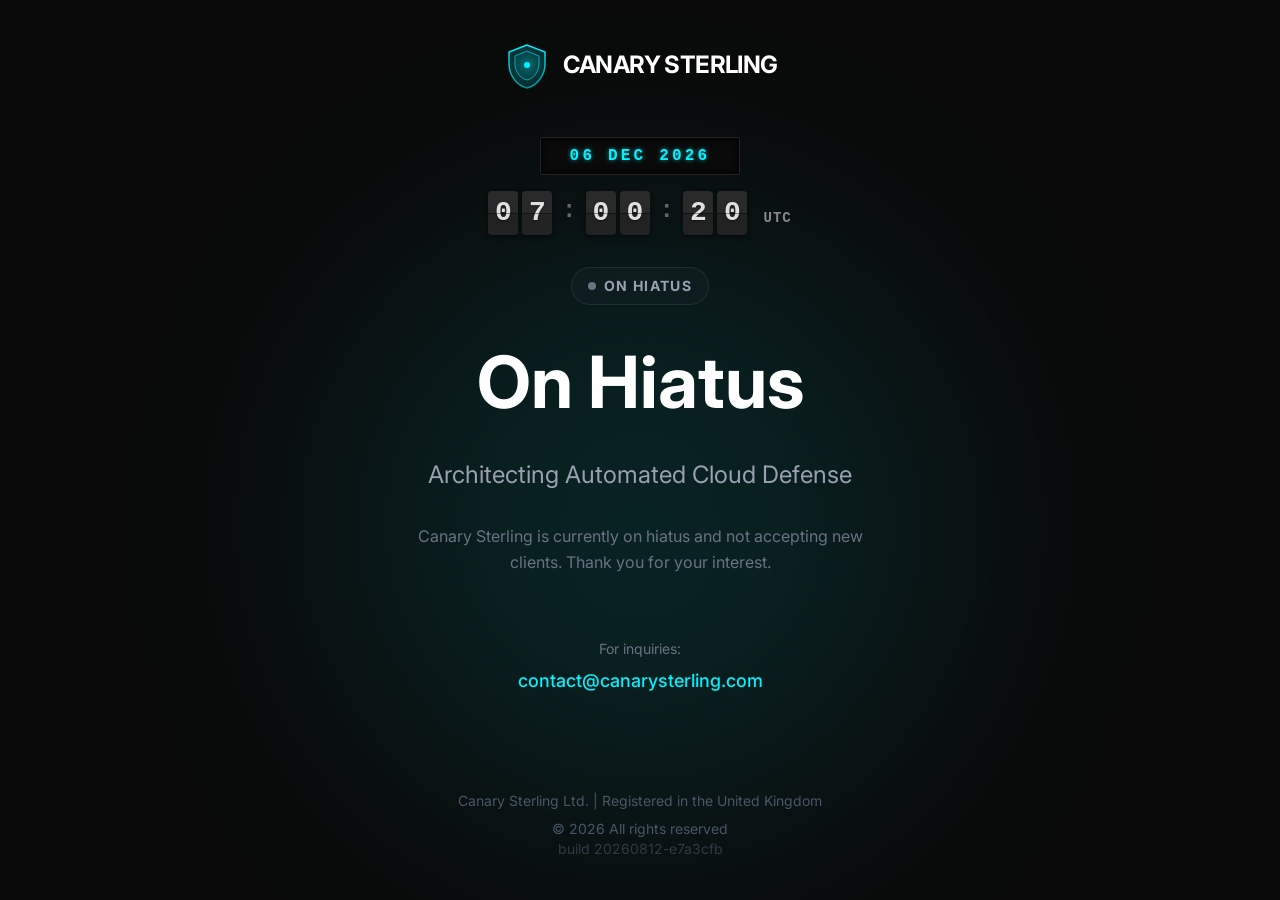
==== commit dbc5e275: "deploy: sync from monorepo com-canarysterling/www" ====
--- a/index.html
+++ b/index.html
@@ -1,2 +1,2 @@
-<!DOCTYPE html><html lang="en"><head><meta name="build" content="20260812-70c38e9"><meta charset="utf-8"><link rel="icon" type="image/svg+xml" href="/favicon.svg"><meta name="viewport" content="width=device-width"><meta name="generator" content="Astro v7.2.0"><title>Canary Sterling | On Hiatus</title><meta name="description" content="Canary Sterling - Automated Cloud Defense. Currently on hiatus."><link rel="preconnect" href="https://fonts.googleapis.com"><link rel="preconnect" href="https://fonts.gstatic.com" crossorigin><link href="https://fonts.googleapis.com/css2?family=Inter:wght@400;600;700&family=Outfit:wght@500;700&display=swap" rel="stylesheet"><link rel="stylesheet" href="/assets/global.BdVhUI8C.css"><style>.flip-clock-wrapper[data-astro-cid-5nyyrax2]{flex-direction:column;align-items:center;gap:.5rem;margin-bottom:2rem;font-family:Courier New,Courier,monospace;display:flex}.station-board-date[data-astro-cid-5nyyrax2]{letter-spacing:.2em;color:#00f2ff;text-shadow:0 0 5px #00f2ff99;text-align:center;text-transform:uppercase;background:#0a0a0a;border:1px solid #222;border-radius:2px;justify-content:center;align-items:center;min-width:200px;margin-bottom:.5rem;padding:.4rem 1.2rem;font-family:Courier New,monospace;font-size:1rem;font-weight:700;display:flex;box-shadow:inset 0 0 8px #000}.flip-clock-container[data-astro-cid-5nyyrax2]{justify-content:center;align-items:center;gap:.5rem;display:flex}.clock-group[data-astro-cid-5nyyrax2]{gap:.25rem;display:flex}.flip-card[data-astro-cid-5nyyrax2]{color:#e0e0e0;text-shadow:0 1px 2px #00000080;perspective:200px;background:linear-gradient(#2a2a2a 50%,#222 50%);border-radius:4px;justify-content:center;align-items:center;width:30px;height:44px;font-size:28px;font-weight:700;display:flex;position:relative;box-shadow:0 2px 4px #00000080}.flip-card[data-astro-cid-5nyyrax2] .top[data-astro-cid-5nyyrax2],.flip-card[data-astro-cid-5nyyrax2] .bottom[data-astro-cid-5nyyrax2]{text-align:center;backface-visibility:hidden;background-color:#2a2a2a;width:100%;height:50%;position:absolute;left:0;overflow:hidden}.flip-card[data-astro-cid-5nyyrax2] .top[data-astro-cid-5nyyrax2]{border-bottom:1px solid #111;border-radius:4px 4px 0 0;line-height:44px;top:0}.flip-card[data-astro-cid-5nyyrax2] .bottom[data-astro-cid-5nyyrax2]{border-top:1px solid #111;border-radius:0 0 4px 4px;justify-content:center;align-items:flex-end;line-height:0;display:flex;bottom:0}.flip-card[data-astro-cid-5nyyrax2] .bottom[data-astro-cid-5nyyrax2]:after{content:attr(data-value);display:block;transform:translateY(-50%)}.separator[data-astro-cid-5nyyrax2]{color:#666;margin:0 .1rem;padding-bottom:4px;font-size:24px;font-weight:700}.utc-label[data-astro-cid-5nyyrax2]{color:#888;letter-spacing:1px;align-self:flex-end;margin-bottom:6px;margin-left:.5rem;font-size:14px;font-weight:700}.flip-card[data-astro-cid-5nyyrax2]:before{content:"";opacity:.4;z-index:10;background:#000;width:100%;height:1px;position:absolute;top:50%;left:0}.digit[data-astro-cid-5nyyrax2]{z-index:5}
-</style></head><body class="bg-[#0A0A0A] text-gray-300"><main class="min-h-screen flex items-center justify-center p-6"><div class="max-w-2xl w-full text-center space-y-8"><!-- Logo / Brand --><div class="flex items-center justify-center gap-3 mb-12"><!-- Enhanced Shield Logo --><svg class="w-12 h-12" viewBox="0 0 48 48" fill="none" xmlns="http://www.w3.org/2000/svg"><!-- Outer shield glow --><path d="M24 4L6 11v12c0 11.1 7.68 21.48 18 24 10.32-2.52 18-12.9 18-24V11L24 4z" fill="url(#shieldGlow)" opacity="0.3"></path><!-- Main shield --><path d="M24 4L6 11v12c0 11.1 7.68 21.48 18 24 10.32-2.52 18-12.9 18-24V11L24 4z" fill="url(#shieldGradient)" stroke="url(#shieldStroke)" stroke-width="1.5"></path><!-- Inner geometric pattern --><path d="M24 10L12 15v8c0 7.4 5.12 14.32 12 16 6.88-1.68 12-8.6 12-16v-8L24 10z" fill="rgba(0, 242, 255, 0.1)" stroke="#00f2ff" stroke-width="1" opacity="0.6"></path><!-- Center accent --><circle cx="24" cy="24" r="3" fill="#00f2ff" opacity="0.8"><animate attributeName="opacity" values="0.8;1;0.8" dur="2s" repeatCount="indefinite"></animate></circle><!-- Gradients --><defs><linearGradient id="shieldGradient" x1="24" y1="4" x2="24" y2="47" gradientUnits="userSpaceOnUse"><stop offset="0%" stop-color="rgba(0, 242, 255, 0.15)"></stop><stop offset="100%" stop-color="rgba(0, 143, 149, 0.25)"></stop></linearGradient><linearGradient id="shieldStroke" x1="24" y1="4" x2="24" y2="47" gradientUnits="userSpaceOnUse"><stop offset="0%" stop-color="#00f2ff"></stop><stop offset="100%" stop-color="#008f95"></stop></linearGradient><radialGradient id="shieldGlow" cx="24" cy="24" r="24" gradientUnits="userSpaceOnUse"><stop offset="0%" stop-color="#00f2ff"></stop><stop offset="100%" stop-color="transparent"></stop></radialGradient></defs></svg><span class="text-2xl font-bold tracking-tight text-white font-outfit uppercase">Canary Sterling</span></div><!-- Retro Flip Clock --><div class="flip-clock-wrapper" data-astro-cid-5nyyrax2><!-- Date Row: Station Board Style --><div class="station-board-date" id="station-date" data-astro-cid-5nyyrax2>-- --- ----</div><!-- Time Row --><div class="flip-clock-container" data-astro-cid-5nyyrax2><div class="clock-group" data-astro-cid-5nyyrax2><div class="flip-card" id="hours-tens" data-astro-cid-5nyyrax2><div class="top" data-astro-cid-5nyyrax2>0</div><div class="bottom" data-astro-cid-5nyyrax2>0</div></div><div class="flip-card" id="hours-ones" data-astro-cid-5nyyrax2><div class="top" data-astro-cid-5nyyrax2>0</div><div class="bottom" data-astro-cid-5nyyrax2>0</div></div></div><div class="separator" data-astro-cid-5nyyrax2>:</div><div class="clock-group" data-astro-cid-5nyyrax2><div class="flip-card" id="minutes-tens" data-astro-cid-5nyyrax2><div class="top" data-astro-cid-5nyyrax2>0</div><div class="bottom" data-astro-cid-5nyyrax2>0</div></div><div class="flip-card" id="minutes-ones" data-astro-cid-5nyyrax2><div class="top" data-astro-cid-5nyyrax2>0</div><div class="bottom" data-astro-cid-5nyyrax2>0</div></div></div><div class="separator" data-astro-cid-5nyyrax2>:</div><div class="clock-group" data-astro-cid-5nyyrax2><div class="flip-card" id="seconds-tens" data-astro-cid-5nyyrax2><div class="top" data-astro-cid-5nyyrax2>0</div><div class="bottom" data-astro-cid-5nyyrax2>0</div></div><div class="flip-card" id="seconds-ones" data-astro-cid-5nyyrax2><div class="top" data-astro-cid-5nyyrax2>0</div><div class="bottom" data-astro-cid-5nyyrax2>0</div></div></div><div class="utc-label" data-astro-cid-5nyyrax2>UTC</div></div></div><script type="module">function e(){let e=new Date,n=e.getUTCHours().toString().padStart(2,`0`),r=e.getUTCMinutes().toString().padStart(2,`0`),i=e.getUTCSeconds().toString().padStart(2,`0`),a=e.getUTCDate().toString().padStart(2,`0`),o=[`JAN`,`FEB`,`MAR`,`APR`,`MAY`,`JUN`,`JUL`,`AUG`,`SEP`,`OCT`,`NOV`,`DEC`][e.getUTCMonth()],s=e.getUTCFullYear().toString();t(`hours-tens`,n[0]),t(`hours-ones`,n[1]),t(`minutes-tens`,r[0]),t(`minutes-ones`,r[1]),t(`seconds-tens`,i[0]),t(`seconds-ones`,i[1]);let c=document.getElementById(`station-date`);c&&(c.textContent=`${a} ${o} ${s}`)}function t(e,t){let n=document.getElementById(e);n&&n.querySelector(`.digit`)?.textContent!==t&&(n.innerHTML=`<span class="digit">${t}</span>`,n.animate([{transform:`scale(1)`},{transform:`scale(0.95)`},{transform:`scale(1)`}],{duration:150,easing:`ease-out`}))}e(),setInterval(e,1e3);</script><!-- Status Badge --><div class="inline-flex items-center gap-2 px-4 py-2 rounded-full border border-gray-500/20 bg-gray-500/5 text-gray-400 text-sm font-bold tracking-widest uppercase"><span class="relative flex h-2 w-2"><span class="relative inline-flex rounded-full h-2 w-2 bg-gray-500"></span></span>On Hiatus</div><!-- Main Heading --><h1 class="text-5xl md:text-7xl font-bold text-white font-outfit leading-tight">On Hiatus</h1><!-- Tagline --><p class="text-xl md:text-2xl text-gray-400 max-w-xl mx-auto">Architecting Automated Cloud Defense</p><!-- Description --><p class="text-base text-gray-500 max-w-md mx-auto leading-relaxed">Canary Sterling is currently on hiatus and not accepting new clients. Thank you for your interest.</p><!-- Contact Info --><div class="pt-8"><p class="text-sm text-gray-500 mb-2">For inquiries:</p><a href="mailto:contact@canarysterling.com" class="text-brand-cyan hover:text-brand-cyan/80 transition-colors text-lg font-medium">contact@canarysterling.com</a></div><!-- Footer --><footer class="pt-16 text-sm text-gray-600"><p>Canary Sterling Ltd. | Registered in the United Kingdom</p><p class="mt-2">© 2026 All rights reserved</p><span class="opacity-60">build 20260812-70c38e9</span></footer></div></main><!-- Animated Background --><div class="fixed inset-0 -z-10 overflow-hidden pointer-events-none"><!-- Grid Pattern --><div class="absolute inset-0 opacity-20" style="background-image: radial-gradient(circle at 2px 2px, rgba(0, 242, 255, 0.05) 1px, transparent 0); background-size: 24px 24px;"></div><!-- Gradient Glow --><div class="absolute top-1/4 left-1/2 -translate-x-1/2 w-[600px] h-[600px] bg-brand-cyan/10 blur-[120px] rounded-full"></div></div></body></html>+<!DOCTYPE html><html lang="en"><head><meta name="build" content="20260812-e7a3cfb"><meta charset="utf-8"><link rel="icon" type="image/svg+xml" href="/favicon.svg"><meta name="viewport" content="width=device-width"><meta name="generator" content="Astro v7.2.0"><title>Canary Sterling | On Hiatus</title><meta name="description" content="Canary Sterling - Automated Cloud Defense. Currently on hiatus."><link rel="preconnect" href="https://fonts.googleapis.com"><link rel="preconnect" href="https://fonts.gstatic.com" crossorigin><link href="https://fonts.googleapis.com/css2?family=Inter:wght@400;600;700&family=Outfit:wght@500;700&display=swap" rel="stylesheet"><link rel="stylesheet" href="/assets/global.BdVhUI8C.css"><style>.flip-clock-wrapper[data-astro-cid-5nyyrax2]{flex-direction:column;align-items:center;gap:.5rem;margin-bottom:2rem;font-family:Courier New,Courier,monospace;display:flex}.station-board-date[data-astro-cid-5nyyrax2]{letter-spacing:.2em;color:#00f2ff;text-shadow:0 0 5px #00f2ff99;text-align:center;text-transform:uppercase;background:#0a0a0a;border:1px solid #222;border-radius:2px;justify-content:center;align-items:center;min-width:200px;margin-bottom:.5rem;padding:.4rem 1.2rem;font-family:Courier New,monospace;font-size:1rem;font-weight:700;display:flex;box-shadow:inset 0 0 8px #000}.flip-clock-container[data-astro-cid-5nyyrax2]{justify-content:center;align-items:center;gap:.5rem;display:flex}.clock-group[data-astro-cid-5nyyrax2]{gap:.25rem;display:flex}.flip-card[data-astro-cid-5nyyrax2]{color:#e0e0e0;text-shadow:0 1px 2px #00000080;perspective:200px;background:linear-gradient(#2a2a2a 50%,#222 50%);border-radius:4px;justify-content:center;align-items:center;width:30px;height:44px;font-size:28px;font-weight:700;display:flex;position:relative;box-shadow:0 2px 4px #00000080}.flip-card[data-astro-cid-5nyyrax2] .top[data-astro-cid-5nyyrax2],.flip-card[data-astro-cid-5nyyrax2] .bottom[data-astro-cid-5nyyrax2]{text-align:center;backface-visibility:hidden;background-color:#2a2a2a;width:100%;height:50%;position:absolute;left:0;overflow:hidden}.flip-card[data-astro-cid-5nyyrax2] .top[data-astro-cid-5nyyrax2]{border-bottom:1px solid #111;border-radius:4px 4px 0 0;line-height:44px;top:0}.flip-card[data-astro-cid-5nyyrax2] .bottom[data-astro-cid-5nyyrax2]{border-top:1px solid #111;border-radius:0 0 4px 4px;justify-content:center;align-items:flex-end;line-height:0;display:flex;bottom:0}.flip-card[data-astro-cid-5nyyrax2] .bottom[data-astro-cid-5nyyrax2]:after{content:attr(data-value);display:block;transform:translateY(-50%)}.separator[data-astro-cid-5nyyrax2]{color:#666;margin:0 .1rem;padding-bottom:4px;font-size:24px;font-weight:700}.utc-label[data-astro-cid-5nyyrax2]{color:#888;letter-spacing:1px;align-self:flex-end;margin-bottom:6px;margin-left:.5rem;font-size:14px;font-weight:700}.flip-card[data-astro-cid-5nyyrax2]:before{content:"";opacity:.4;z-index:10;background:#000;width:100%;height:1px;position:absolute;top:50%;left:0}.digit[data-astro-cid-5nyyrax2]{z-index:5}
+</style></head><body class="bg-[#0A0A0A] text-gray-300"><main class="min-h-screen flex items-center justify-center p-6"><div class="max-w-2xl w-full text-center space-y-8"><!-- Logo / Brand --><div class="flex items-center justify-center gap-3 mb-12"><!-- Enhanced Shield Logo --><svg class="w-12 h-12" viewBox="0 0 48 48" fill="none" xmlns="http://www.w3.org/2000/svg"><!-- Outer shield glow --><path d="M24 4L6 11v12c0 11.1 7.68 21.48 18 24 10.32-2.52 18-12.9 18-24V11L24 4z" fill="url(#shieldGlow)" opacity="0.3"></path><!-- Main shield --><path d="M24 4L6 11v12c0 11.1 7.68 21.48 18 24 10.32-2.52 18-12.9 18-24V11L24 4z" fill="url(#shieldGradient)" stroke="url(#shieldStroke)" stroke-width="1.5"></path><!-- Inner geometric pattern --><path d="M24 10L12 15v8c0 7.4 5.12 14.32 12 16 6.88-1.68 12-8.6 12-16v-8L24 10z" fill="rgba(0, 242, 255, 0.1)" stroke="#00f2ff" stroke-width="1" opacity="0.6"></path><!-- Center accent --><circle cx="24" cy="24" r="3" fill="#00f2ff" opacity="0.8"><animate attributeName="opacity" values="0.8;1;0.8" dur="2s" repeatCount="indefinite"></animate></circle><!-- Gradients --><defs><linearGradient id="shieldGradient" x1="24" y1="4" x2="24" y2="47" gradientUnits="userSpaceOnUse"><stop offset="0%" stop-color="rgba(0, 242, 255, 0.15)"></stop><stop offset="100%" stop-color="rgba(0, 143, 149, 0.25)"></stop></linearGradient><linearGradient id="shieldStroke" x1="24" y1="4" x2="24" y2="47" gradientUnits="userSpaceOnUse"><stop offset="0%" stop-color="#00f2ff"></stop><stop offset="100%" stop-color="#008f95"></stop></linearGradient><radialGradient id="shieldGlow" cx="24" cy="24" r="24" gradientUnits="userSpaceOnUse"><stop offset="0%" stop-color="#00f2ff"></stop><stop offset="100%" stop-color="transparent"></stop></radialGradient></defs></svg><span class="text-2xl font-bold tracking-tight text-white font-outfit uppercase">Canary Sterling</span></div><!-- Retro Flip Clock --><div class="flip-clock-wrapper" data-astro-cid-5nyyrax2><!-- Date Row: Station Board Style --><div class="station-board-date" id="station-date" data-astro-cid-5nyyrax2>-- --- ----</div><!-- Time Row --><div class="flip-clock-container" data-astro-cid-5nyyrax2><div class="clock-group" data-astro-cid-5nyyrax2><div class="flip-card" id="hours-tens" data-astro-cid-5nyyrax2><div class="top" data-astro-cid-5nyyrax2>0</div><div class="bottom" data-astro-cid-5nyyrax2>0</div></div><div class="flip-card" id="hours-ones" data-astro-cid-5nyyrax2><div class="top" data-astro-cid-5nyyrax2>0</div><div class="bottom" data-astro-cid-5nyyrax2>0</div></div></div><div class="separator" data-astro-cid-5nyyrax2>:</div><div class="clock-group" data-astro-cid-5nyyrax2><div class="flip-card" id="minutes-tens" data-astro-cid-5nyyrax2><div class="top" data-astro-cid-5nyyrax2>0</div><div class="bottom" data-astro-cid-5nyyrax2>0</div></div><div class="flip-card" id="minutes-ones" data-astro-cid-5nyyrax2><div class="top" data-astro-cid-5nyyrax2>0</div><div class="bottom" data-astro-cid-5nyyrax2>0</div></div></div><div class="separator" data-astro-cid-5nyyrax2>:</div><div class="clock-group" data-astro-cid-5nyyrax2><div class="flip-card" id="seconds-tens" data-astro-cid-5nyyrax2><div class="top" data-astro-cid-5nyyrax2>0</div><div class="bottom" data-astro-cid-5nyyrax2>0</div></div><div class="flip-card" id="seconds-ones" data-astro-cid-5nyyrax2><div class="top" data-astro-cid-5nyyrax2>0</div><div class="bottom" data-astro-cid-5nyyrax2>0</div></div></div><div class="utc-label" data-astro-cid-5nyyrax2>UTC</div></div></div><script type="module">function e(){let e=new Date,n=e.getUTCHours().toString().padStart(2,`0`),r=e.getUTCMinutes().toString().padStart(2,`0`),i=e.getUTCSeconds().toString().padStart(2,`0`),a=e.getUTCDate().toString().padStart(2,`0`),o=[`JAN`,`FEB`,`MAR`,`APR`,`MAY`,`JUN`,`JUL`,`AUG`,`SEP`,`OCT`,`NOV`,`DEC`][e.getUTCMonth()],s=e.getUTCFullYear().toString();t(`hours-tens`,n[0]),t(`hours-ones`,n[1]),t(`minutes-tens`,r[0]),t(`minutes-ones`,r[1]),t(`seconds-tens`,i[0]),t(`seconds-ones`,i[1]);let c=document.getElementById(`station-date`);c&&(c.textContent=`${a} ${o} ${s}`)}function t(e,t){let n=document.getElementById(e);n&&n.querySelector(`.digit`)?.textContent!==t&&(n.innerHTML=`<span class="digit">${t}</span>`,n.animate([{transform:`scale(1)`},{transform:`scale(0.95)`},{transform:`scale(1)`}],{duration:150,easing:`ease-out`}))}e(),setInterval(e,1e3);</script><!-- Status Badge --><div class="inline-flex items-center gap-2 px-4 py-2 rounded-full border border-gray-500/20 bg-gray-500/5 text-gray-400 text-sm font-bold tracking-widest uppercase"><span class="relative flex h-2 w-2"><span class="relative inline-flex rounded-full h-2 w-2 bg-gray-500"></span></span>On Hiatus</div><!-- Main Heading --><h1 class="text-5xl md:text-7xl font-bold text-white font-outfit leading-tight">On Hiatus</h1><!-- Tagline --><p class="text-xl md:text-2xl text-gray-400 max-w-xl mx-auto">Architecting Automated Cloud Defense</p><!-- Description --><p class="text-base text-gray-500 max-w-md mx-auto leading-relaxed">Canary Sterling is currently on hiatus and not accepting new clients. Thank you for your interest.</p><!-- Contact Info --><div class="pt-8"><p class="text-sm text-gray-500 mb-2">For inquiries:</p><a href="mailto:contact@canarysterling.com" class="text-brand-cyan hover:text-brand-cyan/80 transition-colors text-lg font-medium">contact@canarysterling.com</a></div><!-- Footer --><footer class="pt-16 text-sm text-gray-600"><p>Canary Sterling Ltd. | Registered in the United Kingdom</p><p class="mt-2">© 2026 All rights reserved</p><span class="opacity-60">build 20260812-e7a3cfb</span></footer></div></main><!-- Animated Background --><div class="fixed inset-0 -z-10 overflow-hidden pointer-events-none"><!-- Grid Pattern --><div class="absolute inset-0 opacity-20" style="background-image: radial-gradient(circle at 2px 2px, rgba(0, 242, 255, 0.05) 1px, transparent 0); background-size: 24px 24px;"></div><!-- Gradient Glow --><div class="absolute top-1/4 left-1/2 -translate-x-1/2 w-[600px] h-[600px] bg-brand-cyan/10 blur-[120px] rounded-full"></div></div></body></html>
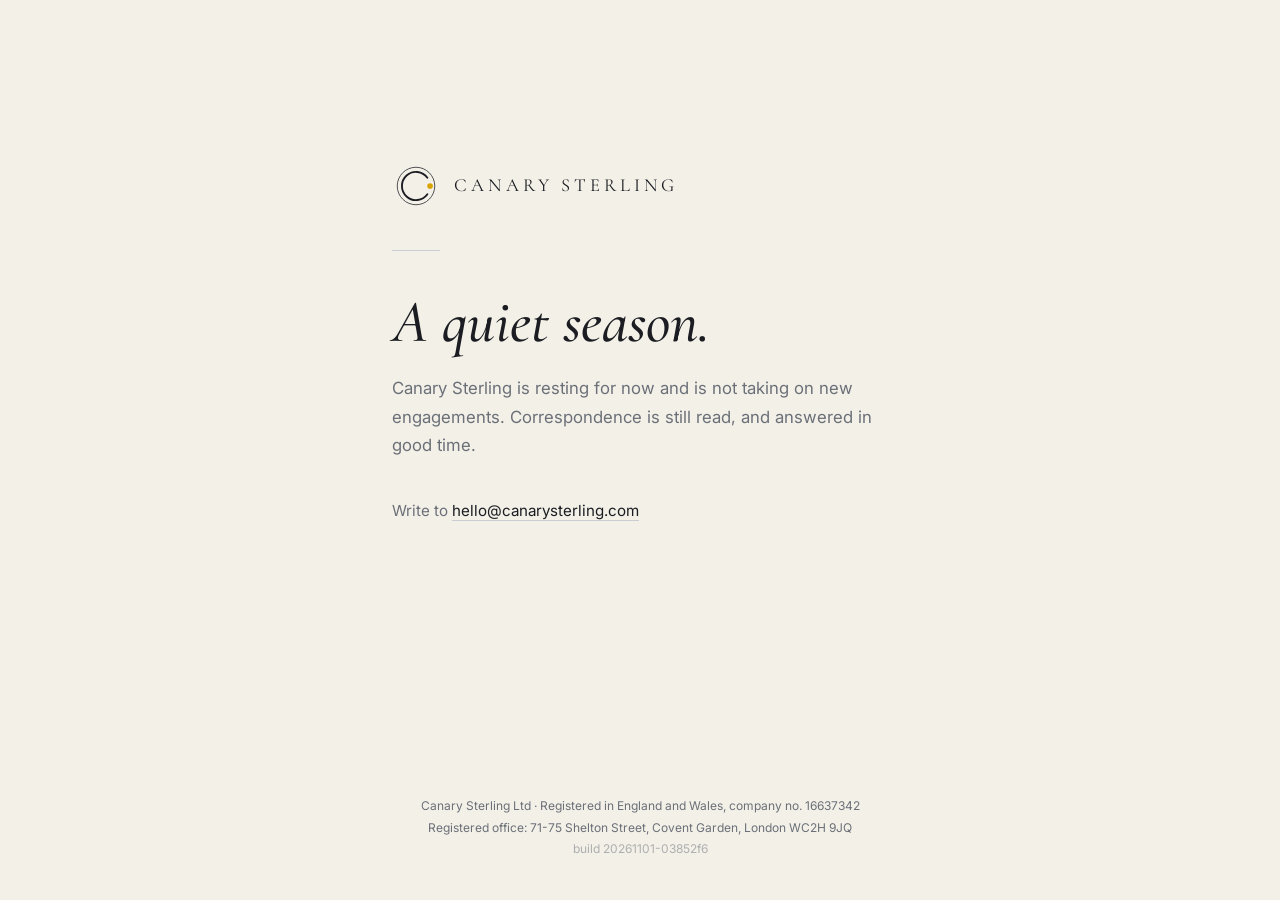
==== commit 8a7c94e0: "deploy: sync from monorepo com-canarysterling/www (03852f6) [ TL;DR ] - a quiet season: new mark, wo" ====
--- a/index.html
+++ b/index.html
@@ -1,2 +1 @@
-<!DOCTYPE html><html lang="en"><head><meta name="build" content="20260812-e7a3cfb"><meta charset="utf-8"><link rel="icon" type="image/svg+xml" href="/favicon.svg"><meta name="viewport" content="width=device-width"><meta name="generator" content="Astro v7.2.0"><title>Canary Sterling | On Hiatus</title><meta name="description" content="Canary Sterling - Automated Cloud Defense. Currently on hiatus."><link rel="preconnect" href="https://fonts.googleapis.com"><link rel="preconnect" href="https://fonts.gstatic.com" crossorigin><link href="https://fonts.googleapis.com/css2?family=Inter:wght@400;600;700&family=Outfit:wght@500;700&display=swap" rel="stylesheet"><link rel="stylesheet" href="/assets/global.BdVhUI8C.css"><style>.flip-clock-wrapper[data-astro-cid-5nyyrax2]{flex-direction:column;align-items:center;gap:.5rem;margin-bottom:2rem;font-family:Courier New,Courier,monospace;display:flex}.station-board-date[data-astro-cid-5nyyrax2]{letter-spacing:.2em;color:#00f2ff;text-shadow:0 0 5px #00f2ff99;text-align:center;text-transform:uppercase;background:#0a0a0a;border:1px solid #222;border-radius:2px;justify-content:center;align-items:center;min-width:200px;margin-bottom:.5rem;padding:.4rem 1.2rem;font-family:Courier New,monospace;font-size:1rem;font-weight:700;display:flex;box-shadow:inset 0 0 8px #000}.flip-clock-container[data-astro-cid-5nyyrax2]{justify-content:center;align-items:center;gap:.5rem;display:flex}.clock-group[data-astro-cid-5nyyrax2]{gap:.25rem;display:flex}.flip-card[data-astro-cid-5nyyrax2]{color:#e0e0e0;text-shadow:0 1px 2px #00000080;perspective:200px;background:linear-gradient(#2a2a2a 50%,#222 50%);border-radius:4px;justify-content:center;align-items:center;width:30px;height:44px;font-size:28px;font-weight:700;display:flex;position:relative;box-shadow:0 2px 4px #00000080}.flip-card[data-astro-cid-5nyyrax2] .top[data-astro-cid-5nyyrax2],.flip-card[data-astro-cid-5nyyrax2] .bottom[data-astro-cid-5nyyrax2]{text-align:center;backface-visibility:hidden;background-color:#2a2a2a;width:100%;height:50%;position:absolute;left:0;overflow:hidden}.flip-card[data-astro-cid-5nyyrax2] .top[data-astro-cid-5nyyrax2]{border-bottom:1px solid #111;border-radius:4px 4px 0 0;line-height:44px;top:0}.flip-card[data-astro-cid-5nyyrax2] .bottom[data-astro-cid-5nyyrax2]{border-top:1px solid #111;border-radius:0 0 4px 4px;justify-content:center;align-items:flex-end;line-height:0;display:flex;bottom:0}.flip-card[data-astro-cid-5nyyrax2] .bottom[data-astro-cid-5nyyrax2]:after{content:attr(data-value);display:block;transform:translateY(-50%)}.separator[data-astro-cid-5nyyrax2]{color:#666;margin:0 .1rem;padding-bottom:4px;font-size:24px;font-weight:700}.utc-label[data-astro-cid-5nyyrax2]{color:#888;letter-spacing:1px;align-self:flex-end;margin-bottom:6px;margin-left:.5rem;font-size:14px;font-weight:700}.flip-card[data-astro-cid-5nyyrax2]:before{content:"";opacity:.4;z-index:10;background:#000;width:100%;height:1px;position:absolute;top:50%;left:0}.digit[data-astro-cid-5nyyrax2]{z-index:5}
-</style></head><body class="bg-[#0A0A0A] text-gray-300"><main class="min-h-screen flex items-center justify-center p-6"><div class="max-w-2xl w-full text-center space-y-8"><!-- Logo / Brand --><div class="flex items-center justify-center gap-3 mb-12"><!-- Enhanced Shield Logo --><svg class="w-12 h-12" viewBox="0 0 48 48" fill="none" xmlns="http://www.w3.org/2000/svg"><!-- Outer shield glow --><path d="M24 4L6 11v12c0 11.1 7.68 21.48 18 24 10.32-2.52 18-12.9 18-24V11L24 4z" fill="url(#shieldGlow)" opacity="0.3"></path><!-- Main shield --><path d="M24 4L6 11v12c0 11.1 7.68 21.48 18 24 10.32-2.52 18-12.9 18-24V11L24 4z" fill="url(#shieldGradient)" stroke="url(#shieldStroke)" stroke-width="1.5"></path><!-- Inner geometric pattern --><path d="M24 10L12 15v8c0 7.4 5.12 14.32 12 16 6.88-1.68 12-8.6 12-16v-8L24 10z" fill="rgba(0, 242, 255, 0.1)" stroke="#00f2ff" stroke-width="1" opacity="0.6"></path><!-- Center accent --><circle cx="24" cy="24" r="3" fill="#00f2ff" opacity="0.8"><animate attributeName="opacity" values="0.8;1;0.8" dur="2s" repeatCount="indefinite"></animate></circle><!-- Gradients --><defs><linearGradient id="shieldGradient" x1="24" y1="4" x2="24" y2="47" gradientUnits="userSpaceOnUse"><stop offset="0%" stop-color="rgba(0, 242, 255, 0.15)"></stop><stop offset="100%" stop-color="rgba(0, 143, 149, 0.25)"></stop></linearGradient><linearGradient id="shieldStroke" x1="24" y1="4" x2="24" y2="47" gradientUnits="userSpaceOnUse"><stop offset="0%" stop-color="#00f2ff"></stop><stop offset="100%" stop-color="#008f95"></stop></linearGradient><radialGradient id="shieldGlow" cx="24" cy="24" r="24" gradientUnits="userSpaceOnUse"><stop offset="0%" stop-color="#00f2ff"></stop><stop offset="100%" stop-color="transparent"></stop></radialGradient></defs></svg><span class="text-2xl font-bold tracking-tight text-white font-outfit uppercase">Canary Sterling</span></div><!-- Retro Flip Clock --><div class="flip-clock-wrapper" data-astro-cid-5nyyrax2><!-- Date Row: Station Board Style --><div class="station-board-date" id="station-date" data-astro-cid-5nyyrax2>-- --- ----</div><!-- Time Row --><div class="flip-clock-container" data-astro-cid-5nyyrax2><div class="clock-group" data-astro-cid-5nyyrax2><div class="flip-card" id="hours-tens" data-astro-cid-5nyyrax2><div class="top" data-astro-cid-5nyyrax2>0</div><div class="bottom" data-astro-cid-5nyyrax2>0</div></div><div class="flip-card" id="hours-ones" data-astro-cid-5nyyrax2><div class="top" data-astro-cid-5nyyrax2>0</div><div class="bottom" data-astro-cid-5nyyrax2>0</div></div></div><div class="separator" data-astro-cid-5nyyrax2>:</div><div class="clock-group" data-astro-cid-5nyyrax2><div class="flip-card" id="minutes-tens" data-astro-cid-5nyyrax2><div class="top" data-astro-cid-5nyyrax2>0</div><div class="bottom" data-astro-cid-5nyyrax2>0</div></div><div class="flip-card" id="minutes-ones" data-astro-cid-5nyyrax2><div class="top" data-astro-cid-5nyyrax2>0</div><div class="bottom" data-astro-cid-5nyyrax2>0</div></div></div><div class="separator" data-astro-cid-5nyyrax2>:</div><div class="clock-group" data-astro-cid-5nyyrax2><div class="flip-card" id="seconds-tens" data-astro-cid-5nyyrax2><div class="top" data-astro-cid-5nyyrax2>0</div><div class="bottom" data-astro-cid-5nyyrax2>0</div></div><div class="flip-card" id="seconds-ones" data-astro-cid-5nyyrax2><div class="top" data-astro-cid-5nyyrax2>0</div><div class="bottom" data-astro-cid-5nyyrax2>0</div></div></div><div class="utc-label" data-astro-cid-5nyyrax2>UTC</div></div></div><script type="module">function e(){let e=new Date,n=e.getUTCHours().toString().padStart(2,`0`),r=e.getUTCMinutes().toString().padStart(2,`0`),i=e.getUTCSeconds().toString().padStart(2,`0`),a=e.getUTCDate().toString().padStart(2,`0`),o=[`JAN`,`FEB`,`MAR`,`APR`,`MAY`,`JUN`,`JUL`,`AUG`,`SEP`,`OCT`,`NOV`,`DEC`][e.getUTCMonth()],s=e.getUTCFullYear().toString();t(`hours-tens`,n[0]),t(`hours-ones`,n[1]),t(`minutes-tens`,r[0]),t(`minutes-ones`,r[1]),t(`seconds-tens`,i[0]),t(`seconds-ones`,i[1]);let c=document.getElementById(`station-date`);c&&(c.textContent=`${a} ${o} ${s}`)}function t(e,t){let n=document.getElementById(e);n&&n.querySelector(`.digit`)?.textContent!==t&&(n.innerHTML=`<span class="digit">${t}</span>`,n.animate([{transform:`scale(1)`},{transform:`scale(0.95)`},{transform:`scale(1)`}],{duration:150,easing:`ease-out`}))}e(),setInterval(e,1e3);</script><!-- Status Badge --><div class="inline-flex items-center gap-2 px-4 py-2 rounded-full border border-gray-500/20 bg-gray-500/5 text-gray-400 text-sm font-bold tracking-widest uppercase"><span class="relative flex h-2 w-2"><span class="relative inline-flex rounded-full h-2 w-2 bg-gray-500"></span></span>On Hiatus</div><!-- Main Heading --><h1 class="text-5xl md:text-7xl font-bold text-white font-outfit leading-tight">On Hiatus</h1><!-- Tagline --><p class="text-xl md:text-2xl text-gray-400 max-w-xl mx-auto">Architecting Automated Cloud Defense</p><!-- Description --><p class="text-base text-gray-500 max-w-md mx-auto leading-relaxed">Canary Sterling is currently on hiatus and not accepting new clients. Thank you for your interest.</p><!-- Contact Info --><div class="pt-8"><p class="text-sm text-gray-500 mb-2">For inquiries:</p><a href="mailto:contact@canarysterling.com" class="text-brand-cyan hover:text-brand-cyan/80 transition-colors text-lg font-medium">contact@canarysterling.com</a></div><!-- Footer --><footer class="pt-16 text-sm text-gray-600"><p>Canary Sterling Ltd. | Registered in the United Kingdom</p><p class="mt-2">© 2026 All rights reserved</p><span class="opacity-60">build 20260812-e7a3cfb</span></footer></div></main><!-- Animated Background --><div class="fixed inset-0 -z-10 overflow-hidden pointer-events-none"><!-- Grid Pattern --><div class="absolute inset-0 opacity-20" style="background-image: radial-gradient(circle at 2px 2px, rgba(0, 242, 255, 0.05) 1px, transparent 0); background-size: 24px 24px;"></div><!-- Gradient Glow --><div class="absolute top-1/4 left-1/2 -translate-x-1/2 w-[600px] h-[600px] bg-brand-cyan/10 blur-[120px] rounded-full"></div></div></body></html>+<!DOCTYPE html><html lang="en-GB"><head><meta name="build" content="20261101-03852f6"><meta charset="utf-8"><link rel="icon" type="image/svg+xml" href="/favicon.svg"><meta name="viewport" content="width=device-width"><meta name="generator" content="Astro v7.3.3"><title>Canary Sterling | A quiet season</title><meta name="description" content="Canary Sterling Ltd is in a quiet season and not taking on new engagements."><link rel="preconnect" href="https://fonts.googleapis.com"><link rel="preconnect" href="https://fonts.gstatic.com" crossorigin><link href="https://fonts.googleapis.com/css2?family=Cormorant+Garamond:ital,wght@0,500;1,500&family=Inter:wght@400;500&display=swap" rel="stylesheet"><link rel="stylesheet" href="/assets/Base.D3KgFT8F.css"></head><body><main class="page"><header class="brand"><a href="/" aria-label="Canary Sterling, home"><svg class="mark" viewBox="0 0 512 512" fill="none" xmlns="http://www.w3.org/2000/svg" aria-hidden="true"><circle cx="256" cy="256" r="200" stroke="currentColor" stroke-width="8"></circle><path d="M377.4 344.2 A150 150 0 1 1 377.4 167.8" stroke="currentColor" stroke-width="20" stroke-linecap="round"></path><circle cx="406" cy="256" r="30" fill="var(--canary)"></circle></svg></a><p class="wordmark">Canary Sterling</p></header><hr class="rule"><h1>A quiet season.</h1><p class="lede">Canary Sterling is resting for now and is not taking on new engagements. Correspondence is still read, and answered in good time.</p><p class="contact">Write to <a href="mailto:hello@canarysterling.com">hello@canarysterling.com</a></p></main><footer class="legal"><p>Canary Sterling Ltd · Registered in England and Wales, company no. 16637342</p><p>Registered office: 71-75 Shelton Street, Covent Garden, London WC2H 9JQ</p><p class="build">build 20261101-03852f6</p></footer></body></html>
--- a/assets/Base.D3KgFT8F.css
+++ b/assets/Base.D3KgFT8F.css
@@ -0,0 +1,2 @@
+/*! tailwindcss v4.3.3 | MIT License | https://tailwindcss.com */
+@layer theme{:root,:host{--font-sans:-apple-system, BlinkMacSystemFont, "Segoe UI", Roboto, "Helvetica Neue", "Noto Sans", Arial, sans-serif, "Apple Color Emoji", "Segoe UI Emoji", "Segoe UI Symbol", "Noto Color Emoji";--font-mono:ui-monospace, SFMono-Regular, Menlo, Monaco, Consolas, "Liberation Mono", "Courier New", monospace;--default-font-family:var(--font-sans);--default-mono-font-family:var(--font-mono)}}@layer base{*,:after,:before,::backdrop{box-sizing:border-box;border:0 solid;margin:0;padding:0}::file-selector-button{box-sizing:border-box;border:0 solid;margin:0;padding:0}html,:host{-webkit-text-size-adjust:100%;tab-size:4;line-height:1.5;font-family:var(--default-font-family,-apple-system, BlinkMacSystemFont, "Segoe UI", Roboto, "Helvetica Neue", "Noto Sans", Arial, sans-serif, "Apple Color Emoji", "Segoe UI Emoji", "Segoe UI Symbol", "Noto Color Emoji");font-feature-settings:var(--default-font-feature-settings,normal);font-variation-settings:var(--default-font-variation-settings,normal);-webkit-tap-highlight-color:transparent}hr{height:0;color:inherit;border-top-width:1px}abbr:where([title]){text-decoration:underline dotted}h1,h2,h3,h4,h5,h6{font-size:inherit;font-weight:inherit}a{color:inherit;-webkit-text-decoration:inherit;-webkit-text-decoration:inherit;-webkit-text-decoration:inherit;text-decoration:inherit}b,strong{font-weight:bolder}code,kbd,samp,pre{font-family:var(--default-mono-font-family,ui-monospace, SFMono-Regular, Menlo, Monaco, Consolas, "Liberation Mono", "Courier New", monospace);font-feature-settings:var(--default-mono-font-feature-settings,normal);font-variation-settings:var(--default-mono-font-variation-settings,normal);font-size:1em}small{font-size:80%}sub,sup{vertical-align:baseline;font-size:75%;line-height:0;position:relative}sub{bottom:-.25em}sup{top:-.5em}table{text-indent:0;border-color:inherit;border-collapse:collapse}:-moz-focusring:where(:not(iframe)){outline:auto}progress{vertical-align:baseline}summary{display:list-item}ol,ul,menu{list-style:none}img,svg,video,canvas,audio,iframe,embed,object{vertical-align:middle;display:block}img,video{max-width:100%;height:auto}button,input,select,optgroup,textarea{font:inherit;font-feature-settings:inherit;font-variation-settings:inherit;letter-spacing:inherit;color:inherit;opacity:1;background-color:#0000;border-radius:0}::file-selector-button{font:inherit;font-feature-settings:inherit;font-variation-settings:inherit;letter-spacing:inherit;color:inherit;opacity:1;background-color:#0000;border-radius:0}:where(select:is([multiple],[size])) optgroup{font-weight:bolder}:where(select:is([multiple],[size])) optgroup option{padding-inline-start:20px}::file-selector-button{margin-inline-end:4px}::placeholder{opacity:1}@supports (not ((-webkit-appearance:-apple-pay-button))) or (contain-intrinsic-size:1px){::placeholder{color:currentColor}@supports (color:color-mix(in lab, red, red)){::placeholder{color:color-mix(in oklab, currentcolor 50%, transparent)}}}textarea{resize:vertical}::-webkit-search-decoration{-webkit-appearance:none}::-webkit-date-and-time-value{min-height:1lh;text-align:inherit}::-webkit-datetime-edit{display:inline-flex}::-webkit-datetime-edit-fields-wrapper{padding:0}::-webkit-datetime-edit{padding-block:0}::-webkit-datetime-edit-year-field{padding-block:0}::-webkit-datetime-edit-month-field{padding-block:0}::-webkit-datetime-edit-day-field{padding-block:0}::-webkit-datetime-edit-hour-field{padding-block:0}::-webkit-datetime-edit-minute-field{padding-block:0}::-webkit-datetime-edit-second-field{padding-block:0}::-webkit-datetime-edit-millisecond-field{padding-block:0}::-webkit-datetime-edit-meridiem-field{padding-block:0}::-webkit-calendar-picker-indicator{line-height:1}:-moz-ui-invalid{box-shadow:none}button,input:where([type=button],[type=reset],[type=submit]){appearance:button}::file-selector-button{appearance:button}::-webkit-inner-spin-button{height:auto}::-webkit-outer-spin-button{height:auto}[hidden]:where(:not([hidden=until-found])){display:none!important}}@layer components,utilities;:root{--bg:#f3f0e8;--ink:#1b1d22;--muted:#6b7078;--rule:#c9ccd1;--canary:#d9a400;--serif:"Cormorant Garamond", "Iowan Old Style", Georgia, serif;--sans:"Inter", system-ui, -apple-system, sans-serif}@media (prefers-color-scheme:dark){:root{--bg:#14161a;--ink:#ecebe6;--muted:#8d9299;--rule:#2c3036;--canary:#f2c230}}body{background:var(--bg);min-height:100vh;color:var(--ink);font-family:var(--sans);-webkit-font-smoothing:antialiased;flex-direction:column;margin:0;display:flex}.page{box-sizing:border-box;flex:1;width:100%;max-width:34rem;margin:0 auto;padding:18vh 1.5rem 4rem;animation:1.2s ease-out both arrive}.brand{align-items:center;gap:.9rem;display:flex}.brand a{color:var(--ink);line-height:0}.mark{width:3rem;height:3rem}.wordmark{font-family:var(--serif);letter-spacing:.22em;text-transform:uppercase;margin:0;font-size:1.15rem}.rule{border:0;border-top:1px solid var(--rule);width:3rem;margin:2.5rem 0}h1{font-family:var(--serif);margin:0 0 1.25rem;font-size:clamp(2.6rem,7vw,3.75rem);font-style:italic;font-weight:500;line-height:1.05}.lede{color:var(--muted);margin:0;font-size:1.05rem;line-height:1.7}.contact{color:var(--muted);margin:2.5rem 0 0;font-size:.95rem}.contact a{color:var(--ink);border-bottom:1px solid var(--rule);text-decoration:none;transition:border-color .3s}.contact a:hover{border-color:var(--ink)}.legal{text-align:center;color:var(--muted);padding:2rem 1.5rem 2.5rem;font-size:.75rem;line-height:1.8}.legal p{margin:0}.legal .build{opacity:.5}@keyframes arrive{0%{opacity:0;transform:translateY(6px)}to{opacity:1;transform:none}}@media (prefers-reduced-motion:reduce){.page{animation:none}}
